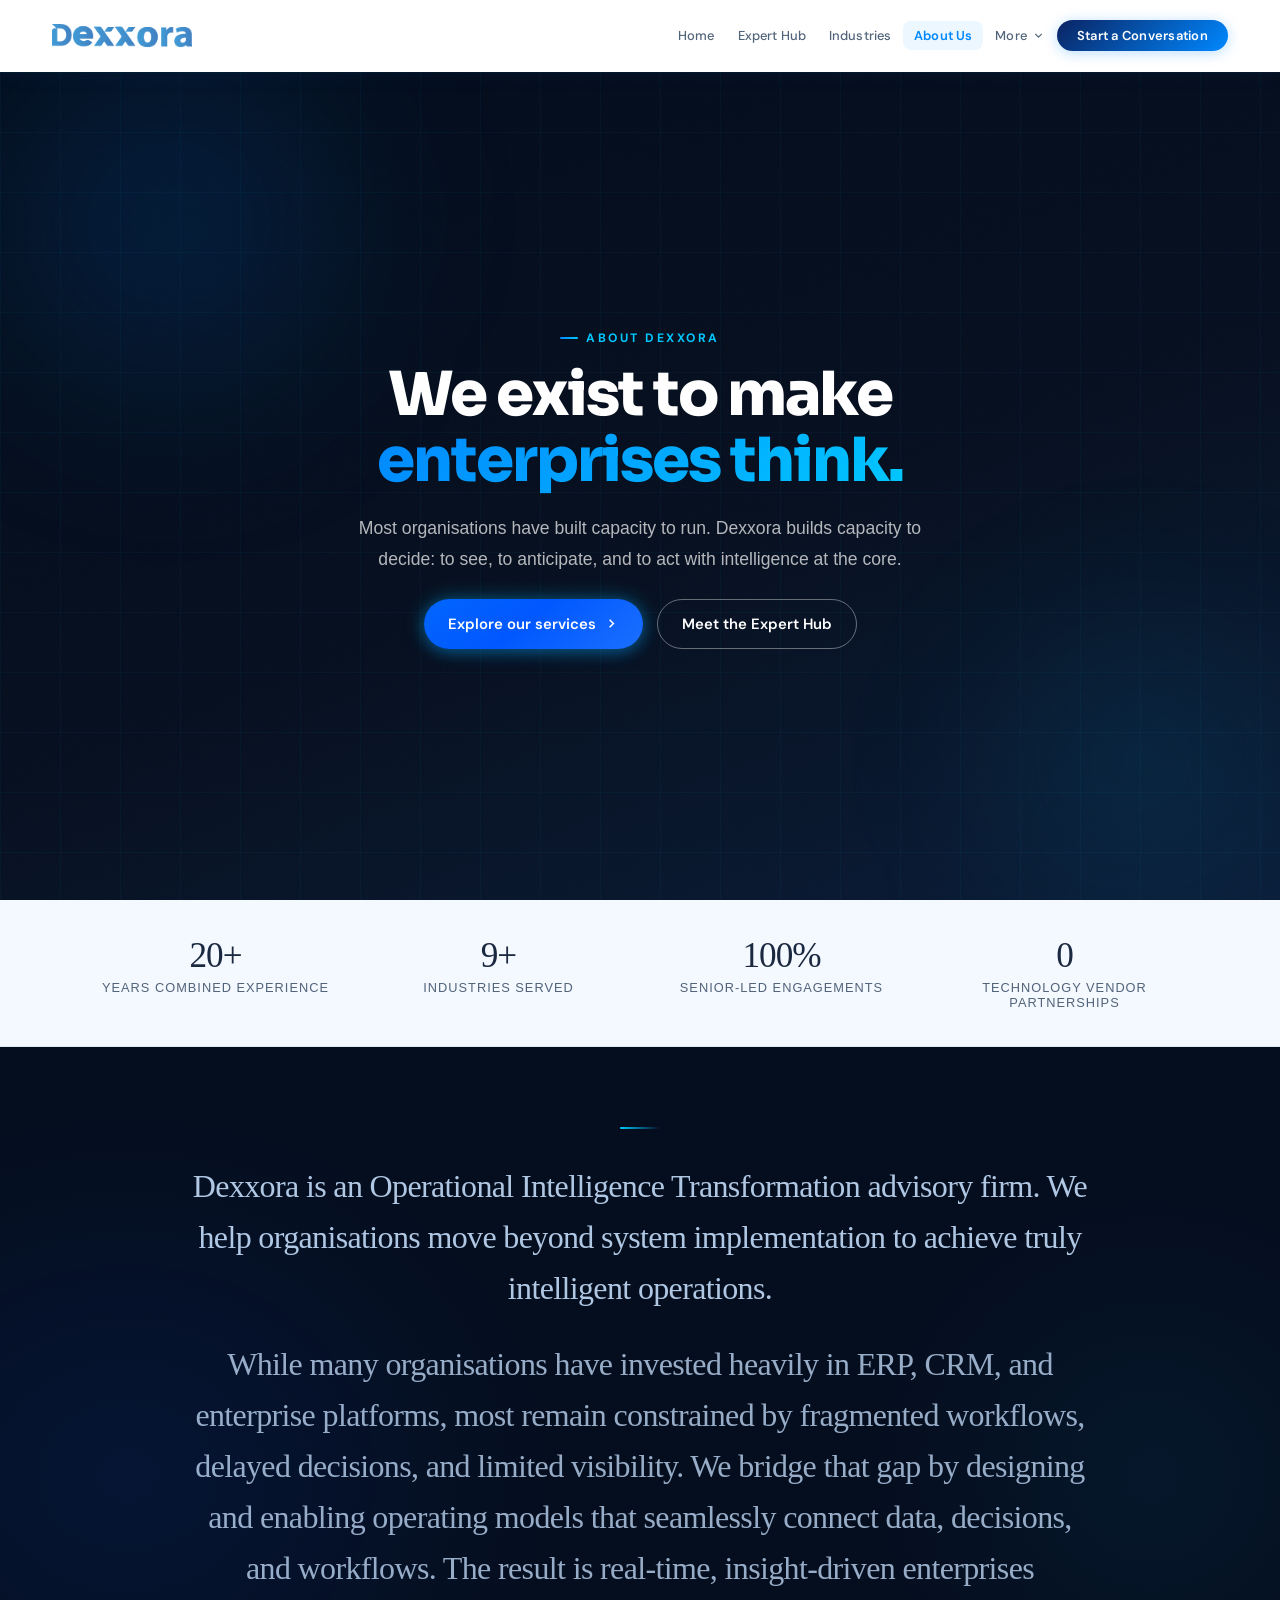
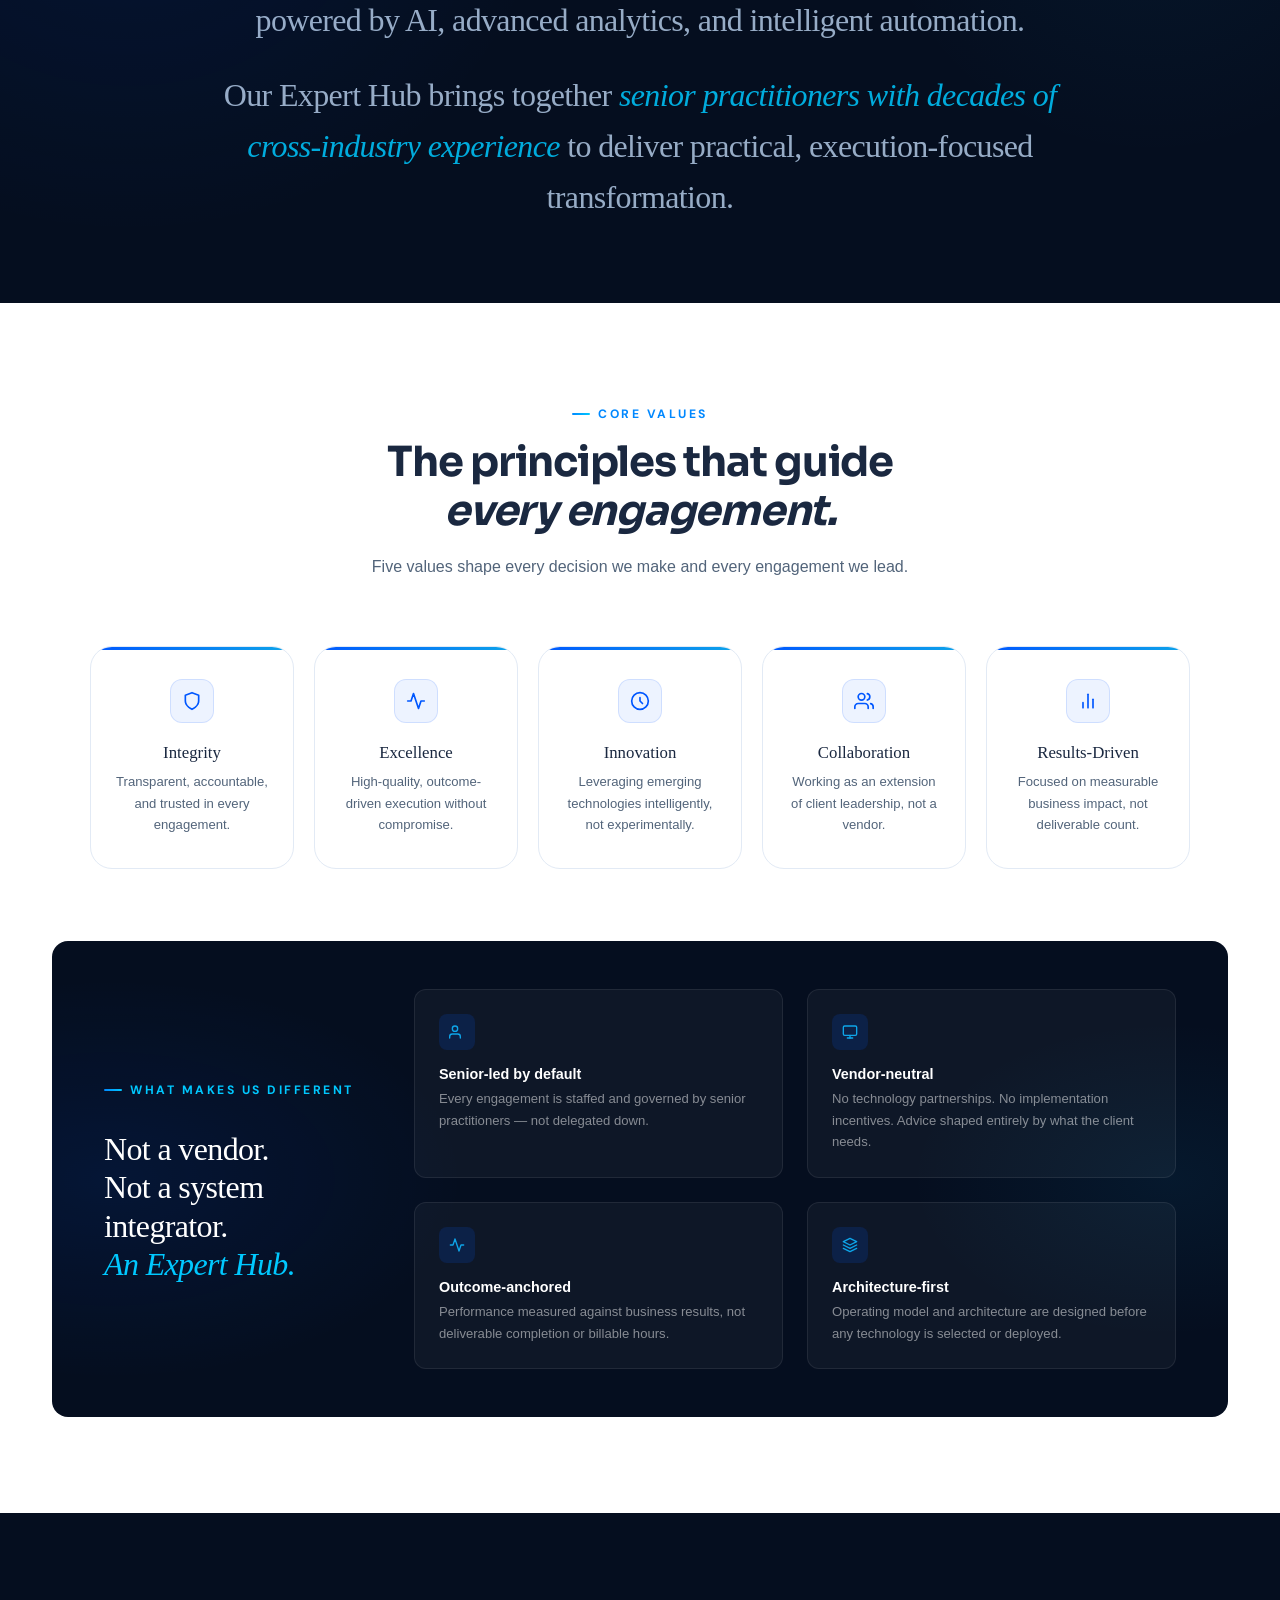
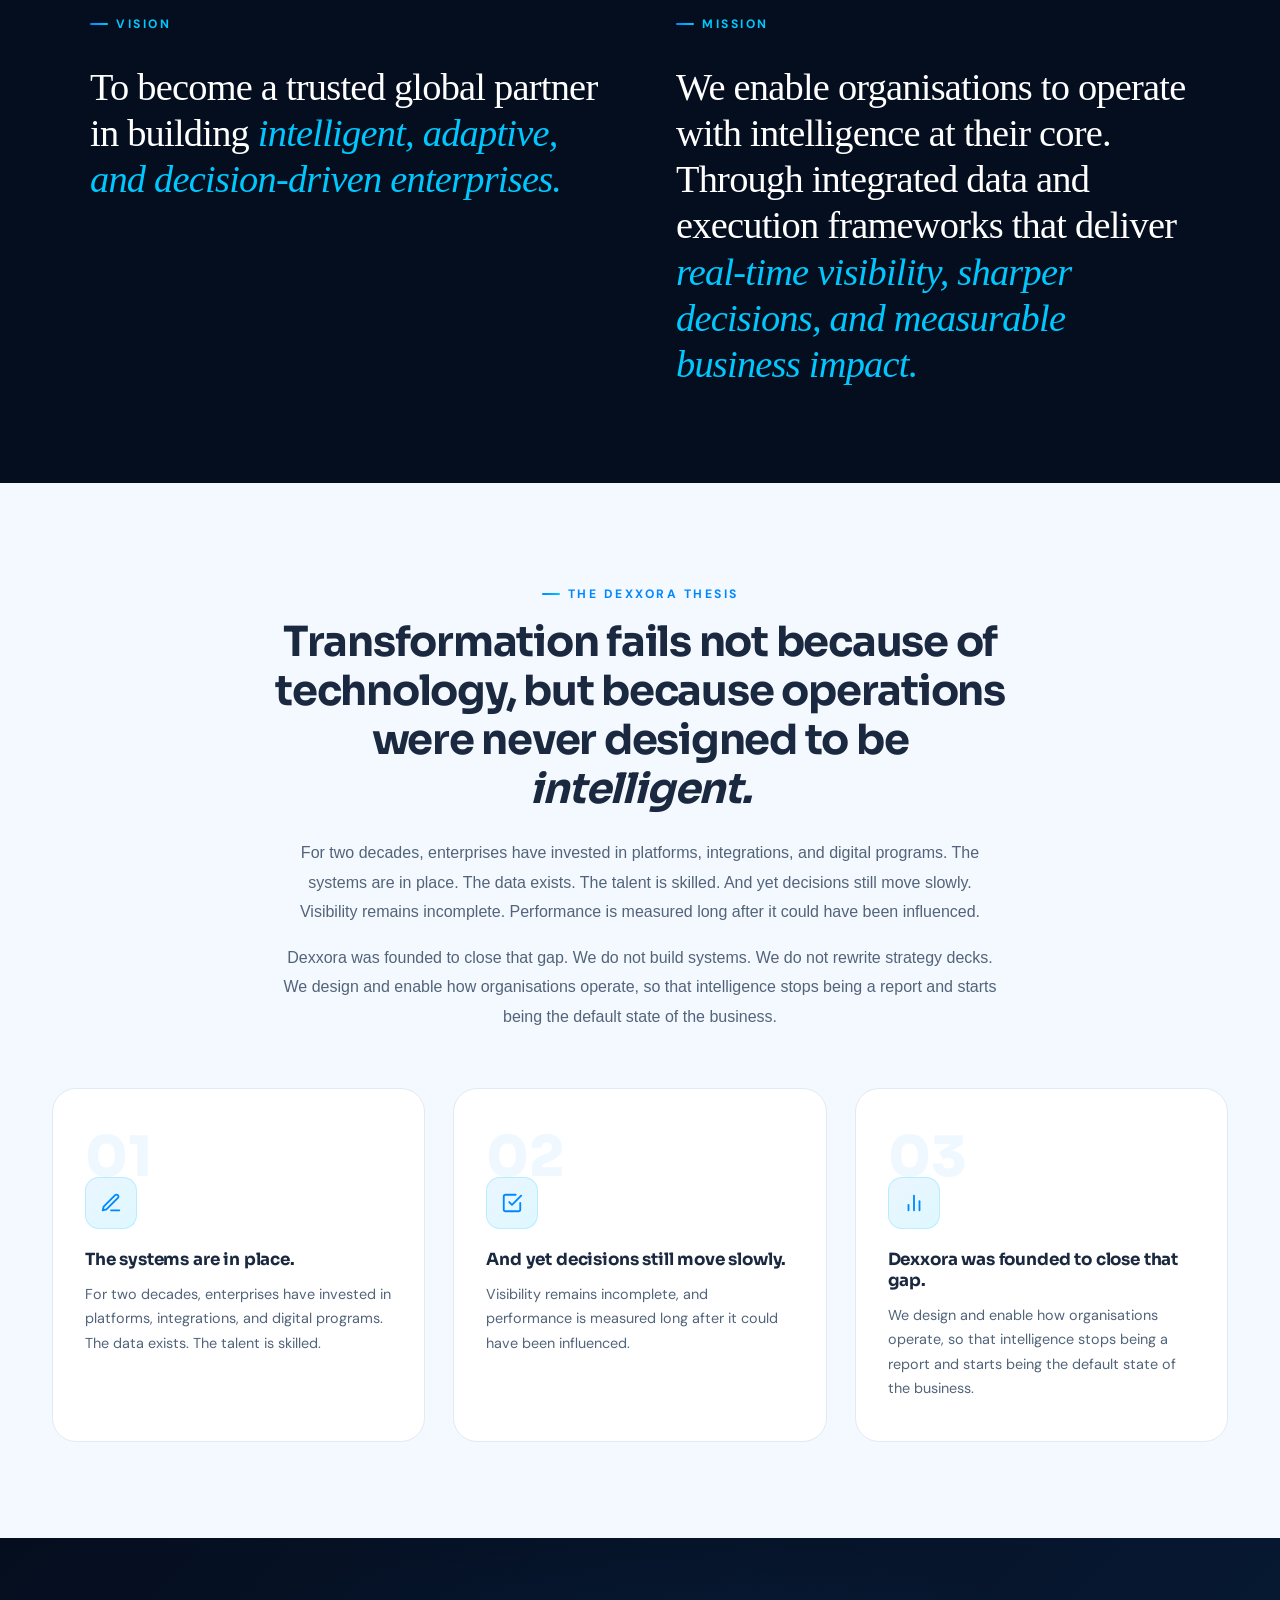
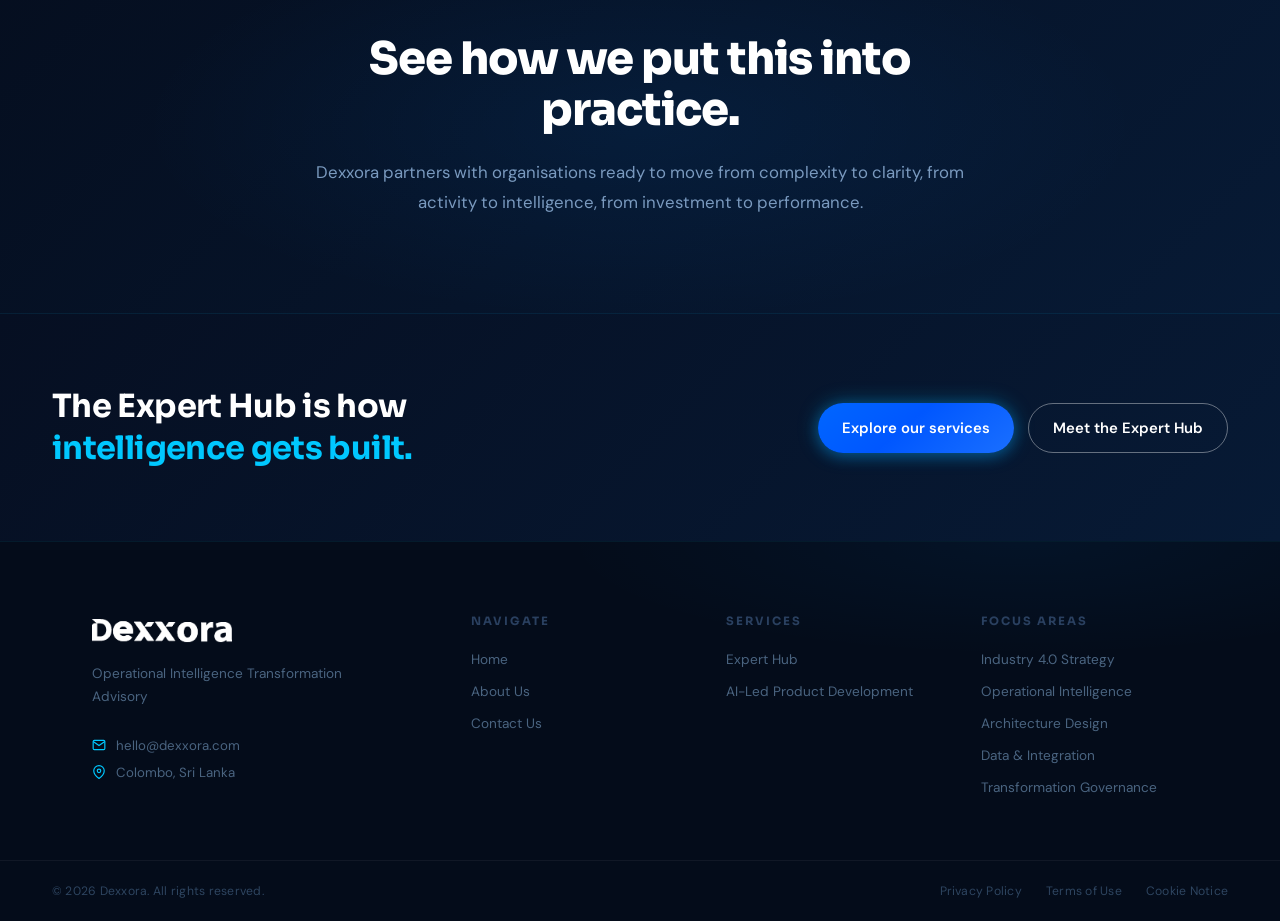
==== about.html @ ae8f48ac "V1" ====
﻿<!DOCTYPE html>
<html lang="en">

<head>
  <meta charset="UTF-8" />
  <meta name="viewport" content="width=device-width, initial-scale=1.0, maximum-scale=1.0, user-scalable=no" />
  <title>About Dexxora: Our Vision, Mission, and Values</title>
  <meta name="description" content="Dexxora is an advisory firm founded to close the gap between enterprise systems and intelligent operations. Learn about our vision, mission, and the principles that guide our work." />
  <link rel="preconnect" href="https://fonts.googleapis.com" />
  <link rel="preconnect" href="https://fonts.gstatic.com" crossorigin>
  <link
    href="https://fonts.googleapis.com/css2?family=Sora:wght@300;400;600;700;800&family=DM+Sans:wght@300;400;500;600&display=swap"
    rel="stylesheet" />
  <link rel="stylesheet" href="styles.css" />
  <style>
    /* Multi-page: always show page content */
    .page { display: block !important; opacity: 1 !important; }
  </style>
</head>

<body>
  <nav>
    <div class="nav-brand" onclick="showPage('home')">
      <div class="logo-mark"><img src="blue gradient logo_180 X 40 px.png" alt="Dexxora"></div>
    </div>
    <ul class="nav-links">
      <li><button onclick="showPage('home')" id="nav-home" class="nav-active">Home</button></li>
      <li><button onclick="showPage('expert')" id="nav-expert">Expert Hub</button></li>
      <li><button onclick="showPage('industries')" id="nav-industries">Industries</button></li>
      <li><button onclick="showPage('about')" id="nav-about">About Us</button></li>
      <li class="nav-dropdown">
        <button class="nav-dropdown-btn">More <svg viewBox="0 0 24 24">
            <polyline points="6 9 12 15 18 9" />
          </svg></button>
        <div class="nav-dropdown-menu">
          <button onclick="showPage('solution')" id="nav-solution" style="display:none;">
            <svg viewBox="0 0 24 24">
              <path
                d="M21 16V8a2 2 0 0 0-1-1.73l-7-4a2 2 0 0 0-2 0l-7 4A2 2 0 0 0 3 8v8a2 2 0 0 0 1 1.73l7 4a2 2 0 0 0 2 0l7-4A2 2 0 0 0 21 16z" />
            </svg>Solution Hub
          </button>
          <button onclick="showPage('aiproduct')" id="nav-aiproduct">
            <svg viewBox="0 0 24 24">
              <circle cx="12" cy="12" r="10" />
              <path d="M12 8v4l3 3" />
            </svg>AI-Led Product Development
          </button>
        </div>
      </li>
      <li><button onclick="showPage('contact')" id="nav-contact" class="nav-cta-btn">Start a Conversation</button></li>
    </ul>
    <button class="hamburger" id="hamburgerBtn" onclick="toggleMenu()" aria-label="Menu">
      <svg viewBox="0 0 24 24" fill="none" stroke-linecap="round" stroke-linejoin="round" stroke-width="2">
        <line x1="3" y1="12" x2="21" y2="12" />
        <line x1="3" y1="6" x2="21" y2="6" />
        <line x1="3" y1="18" x2="21" y2="18" />
      </svg>
    </button>
  </nav>
  <div class="mobile-menu" id="mobileMenu">
    <button onclick="showPage('home');toggleMenu()">Home</button>
    <button onclick="showPage('expert');toggleMenu()">Expert Hub</button>
    <button onclick="showPage('industries');toggleMenu()">Industries</button>
    <button onclick="showPage('about');toggleMenu()">About Us</button>
    <div class="mobile-more-label">More</div>
    <button class="mobile-sub" onclick="showPage('solution');toggleMenu()" style="display:none;">Solution Hub</button>
    <button class="mobile-sub" onclick="showPage('aiproduct');toggleMenu()">AI-Led Product Development</button>
    <button onclick="showPage('contact');toggleMenu()">Start a Conversation</button>
  </div>
  <div class="page" id="page-about">

    <!-- HERO -->
    <div class="about-hero">
      <div class="about-hero-bg-grid"></div>
      <div class="about-hero-orb about-hero-orb-1"></div>
      <div class="about-hero-orb about-hero-orb-2"></div>
      <div style="position:relative;z-index:2;">
        <span class="s-eyebrow" style="color:var(--neon-blue);justify-content:center;display:inline-flex;">ABOUT DEXXORA</span>
        <h1>We exist to make<br><span>enterprises think.</span></h1>
        <p style="font-size:1.1rem;color:rgba(255,255,255,0.7);line-height:1.75;max-width:620px;margin:20px auto 8px;font-family:'Inter',sans-serif;">Most organisations have built capacity to run. Dexxora builds capacity to decide: to see, to anticipate, and to act with intelligence at the core.</p>
        <div style="display:flex;gap:14px;justify-content:center;flex-wrap:wrap;margin-top:24px;">
          <button class="btn-primary" onclick="showPage('expert')">Explore our services <svg width="15" height="15"
              viewBox="0 0 24 24" fill="none" stroke="currentColor" stroke-width="2.5">
              <polyline points="9 18 15 12 9 6" />
            </svg></button>
          <button class="btn-secondary" onclick="showPage('contact')">Meet the Expert Hub</button>
        </div>
      </div>
    </div>

    <!-- STATS STRIP -->
    <div class="about-stats-strip">
      <div class="about-stats-grid">
        <div>
          <div style="font-family:'Instrument Serif',Georgia,serif;font-size:2.2rem;font-weight:400;color:var(--text-main);letter-spacing:-.03em;">20+</div>
          <div style="font-size:.8rem;color:var(--text-muted);font-family:'Inter',sans-serif;margin-top:4px;text-transform:uppercase;letter-spacing:1px;">Years combined experience</div>
        </div>
        <div>
          <div style="font-family:'Instrument Serif',Georgia,serif;font-size:2.2rem;font-weight:400;color:var(--text-main);letter-spacing:-.03em;">9+</div>
          <div style="font-size:.8rem;color:var(--text-muted);font-family:'Inter',sans-serif;margin-top:4px;text-transform:uppercase;letter-spacing:1px;">Industries served</div>
        </div>
        <div>
          <div style="font-family:'Instrument Serif',Georgia,serif;font-size:2.2rem;font-weight:400;color:var(--text-main);letter-spacing:-.03em;">100%</div>
          <div style="font-size:.8rem;color:var(--text-muted);font-family:'Inter',sans-serif;margin-top:4px;text-transform:uppercase;letter-spacing:1px;">Senior-led engagements</div>
        </div>
        <div>
          <div style="font-family:'Instrument Serif',Georgia,serif;font-size:2.2rem;font-weight:400;color:var(--text-main);letter-spacing:-.03em;">0</div>
          <div style="font-size:.8rem;color:var(--text-muted);font-family:'Inter',sans-serif;margin-top:4px;text-transform:uppercase;letter-spacing:1px;">Technology vendor partnerships</div>
        </div>
      </div>
    </div>

    <!-- WHO WE ARE -->
    <section class="premium-statement-section">
      <div class="premium-statement-inner">
        <p class="premium-statement-text">Dexxora is an Operational Intelligence Transformation advisory firm. We help organisations move beyond system implementation to achieve truly intelligent operations.</p>
        <p class="premium-statement-text" style="margin-top:24px;opacity:.85;">While many organisations have invested heavily in ERP, CRM, and enterprise platforms, most remain constrained by fragmented workflows, delayed decisions, and limited visibility. We bridge that gap by designing and enabling operating models that seamlessly connect data, decisions, and workflows. The result is real-time, insight-driven enterprises powered by AI, advanced analytics, and intelligent automation.</p>
        <p class="premium-statement-text" style="margin-top:24px;opacity:.85;">Our Expert Hub brings together <em>senior practitioners with decades of cross-industry experience</em> to deliver practical, execution-focused transformation.</p>
      </div>
    </section>

    <!-- CORE VALUES -->
    <section class="section" style="background:#fff;">
      <div class="container">
        <div style="text-align:center;max-width:680px;margin:0 auto 64px;">
          <span class="s-eyebrow" style="justify-content:center;">CORE VALUES</span>
          <h2 class="s-title">The principles that guide<br><em>every engagement.</em></h2>
          <p style="font-size:1rem;color:var(--text-muted);line-height:1.85;font-family:'Inter',sans-serif;">Five values shape every decision we make and every engagement we lead.</p>
        </div>
        <div class="about-values-grid">
          <div style="padding:32px 24px;background:var(--bg-offwhite);border:1px solid var(--border-light);border-radius:var(--card-radius);text-align:center;position:relative;overflow:hidden;">
            <div style="position:absolute;top:0;left:0;right:0;height:3px;background:linear-gradient(90deg,#0057FF,#0ea5e9);"></div>
            <div style="width:44px;height:44px;border-radius:12px;background:rgba(0,87,255,0.07);border:1px solid rgba(0,87,255,0.13);display:flex;align-items:center;justify-content:center;margin:0 auto 20px;">
              <svg width="20" height="20" viewBox="0 0 24 24" fill="none" style="stroke:#0057FF;stroke-width:2;stroke-linecap:round;stroke-linejoin:round;"><path d="M12 22s8-4 8-10V5l-8-3-8 3v7c0 6 8 10 8 10z"/></svg>
            </div>
            <h4 style="font-family:'Instrument Serif',Georgia,serif;font-size:1.05rem;font-weight:400;color:var(--text-main);margin-bottom:8px;">Integrity</h4>
            <p style="font-size:.82rem;color:var(--text-muted);line-height:1.65;font-family:'Inter',sans-serif;margin:0;">Transparent, accountable, and trusted in every engagement.</p>
          </div>
          <div style="padding:32px 24px;background:var(--bg-offwhite);border:1px solid var(--border-light);border-radius:var(--card-radius);text-align:center;position:relative;overflow:hidden;">
            <div style="position:absolute;top:0;left:0;right:0;height:3px;background:linear-gradient(90deg,#0057FF,#0ea5e9);"></div>
            <div style="width:44px;height:44px;border-radius:12px;background:rgba(0,87,255,0.07);border:1px solid rgba(0,87,255,0.13);display:flex;align-items:center;justify-content:center;margin:0 auto 20px;">
              <svg width="20" height="20" viewBox="0 0 24 24" fill="none" style="stroke:#0057FF;stroke-width:2;stroke-linecap:round;stroke-linejoin:round;"><polyline points="22 12 18 12 15 21 9 3 6 12 2 12"/></svg>
            </div>
            <h4 style="font-family:'Instrument Serif',Georgia,serif;font-size:1.05rem;font-weight:400;color:var(--text-main);margin-bottom:8px;">Excellence</h4>
            <p style="font-size:.82rem;color:var(--text-muted);line-height:1.65;font-family:'Inter',sans-serif;margin:0;">High-quality, outcome-driven execution without compromise.</p>
          </div>
          <div style="padding:32px 24px;background:var(--bg-offwhite);border:1px solid var(--border-light);border-radius:var(--card-radius);text-align:center;position:relative;overflow:hidden;">
            <div style="position:absolute;top:0;left:0;right:0;height:3px;background:linear-gradient(90deg,#0057FF,#0ea5e9);"></div>
            <div style="width:44px;height:44px;border-radius:12px;background:rgba(0,87,255,0.07);border:1px solid rgba(0,87,255,0.13);display:flex;align-items:center;justify-content:center;margin:0 auto 20px;">
              <svg width="20" height="20" viewBox="0 0 24 24" fill="none" style="stroke:#0057FF;stroke-width:2;stroke-linecap:round;stroke-linejoin:round;"><circle cx="12" cy="12" r="10"/><path d="M12 8v4l3 3"/></svg>
            </div>
            <h4 style="font-family:'Instrument Serif',Georgia,serif;font-size:1.05rem;font-weight:400;color:var(--text-main);margin-bottom:8px;">Innovation</h4>
            <p style="font-size:.82rem;color:var(--text-muted);line-height:1.65;font-family:'Inter',sans-serif;margin:0;">Leveraging emerging technologies intelligently, not experimentally.</p>
          </div>
          <div style="padding:32px 24px;background:var(--bg-offwhite);border:1px solid var(--border-light);border-radius:var(--card-radius);text-align:center;position:relative;overflow:hidden;">
            <div style="position:absolute;top:0;left:0;right:0;height:3px;background:linear-gradient(90deg,#0057FF,#0ea5e9);"></div>
            <div style="width:44px;height:44px;border-radius:12px;background:rgba(0,87,255,0.07);border:1px solid rgba(0,87,255,0.13);display:flex;align-items:center;justify-content:center;margin:0 auto 20px;">
              <svg width="20" height="20" viewBox="0 0 24 24" fill="none" style="stroke:#0057FF;stroke-width:2;stroke-linecap:round;stroke-linejoin:round;"><path d="M17 21v-2a4 4 0 0 0-4-4H5a4 4 0 0 0-4 4v2"/><circle cx="9" cy="7" r="4"/><path d="M23 21v-2a4 4 0 0 0-3-3.87"/><path d="M16 3.13a4 4 0 0 1 0 7.75"/></svg>
            </div>
            <h4 style="font-family:'Instrument Serif',Georgia,serif;font-size:1.05rem;font-weight:400;color:var(--text-main);margin-bottom:8px;">Collaboration</h4>
            <p style="font-size:.82rem;color:var(--text-muted);line-height:1.65;font-family:'Inter',sans-serif;margin:0;">Working as an extension of client leadership, not a vendor.</p>
          </div>
          <div style="padding:32px 24px;background:var(--bg-offwhite);border:1px solid var(--border-light);border-radius:var(--card-radius);text-align:center;position:relative;overflow:hidden;">
            <div style="position:absolute;top:0;left:0;right:0;height:3px;background:linear-gradient(90deg,#0057FF,#0ea5e9);"></div>
            <div style="width:44px;height:44px;border-radius:12px;background:rgba(0,87,255,0.07);border:1px solid rgba(0,87,255,0.13);display:flex;align-items:center;justify-content:center;margin:0 auto 20px;">
              <svg width="20" height="20" viewBox="0 0 24 24" fill="none" style="stroke:#0057FF;stroke-width:2;stroke-linecap:round;stroke-linejoin:round;"><line x1="18" y1="20" x2="18" y2="10"/><line x1="12" y1="20" x2="12" y2="4"/><line x1="6" y1="20" x2="6" y2="14"/></svg>
            </div>
            <h4 style="font-family:'Instrument Serif',Georgia,serif;font-size:1.05rem;font-weight:400;color:var(--text-main);margin-bottom:8px;">Results-Driven</h4>
            <p style="font-size:.82rem;color:var(--text-muted);line-height:1.65;font-family:'Inter',sans-serif;margin:0;">Focused on measurable business impact, not deliverable count.</p>
          </div>
        </div>

        <!-- What makes Dexxora different -->
        <div style="margin-top:72px;padding:48px 52px;background:var(--bg-dark);border-radius:16px;position:relative;overflow:hidden;">
          <div style="position:absolute;inset:0;pointer-events:none;background:radial-gradient(ellipse 50% 70% at 5% 50%,rgba(0,87,255,0.1) 0%,transparent 60%),radial-gradient(ellipse 40% 60% at 95% 50%,rgba(14,165,233,0.07) 0%,transparent 55%);"></div>
          <div class="about-diff-panel-grid" style="position:relative;z-index:1;">
            <div>
              <span class="s-eyebrow" style="color:var(--neon-blue);">WHAT MAKES US DIFFERENT</span>
              <h3 style="font-family:'Instrument Serif',Georgia,serif;font-size:clamp(1.5rem,2.5vw,2rem);font-weight:400;color:#fff;line-height:1.2;margin-top:16px;letter-spacing:-.02em;">Not a vendor.<br>Not a system integrator.<br><em style="color:var(--neon-blue);">An Expert Hub.</em></h3>
            </div>
            <div class="about-diff-cards-grid">
              <div style="padding:24px;background:rgba(255,255,255,0.04);border:1px solid rgba(255,255,255,0.08);border-radius:12px;">
                <div style="width:36px;height:36px;border-radius:8px;background:rgba(0,87,255,0.15);display:flex;align-items:center;justify-content:center;margin-bottom:16px;">
                  <svg width="16" height="16" viewBox="0 0 24 24" fill="none" style="stroke:#0ea5e9;stroke-width:2;stroke-linecap:round;stroke-linejoin:round;"><path d="M17 21v-2a4 4 0 0 0-4-4H5a4 4 0 0 0-4 4v2"/><circle cx="9" cy="7" r="4"/></svg>
                </div>
                <div style="font-size:.9rem;font-weight:600;color:#fff;margin-bottom:6px;font-family:'Inter',sans-serif;">Senior-led by default</div>
                <div style="font-size:.82rem;color:rgba(255,255,255,0.5);line-height:1.65;font-family:'Inter',sans-serif;">Every engagement is staffed and governed by senior practitioners — not delegated down.</div>
              </div>
              <div style="padding:24px;background:rgba(255,255,255,0.04);border:1px solid rgba(255,255,255,0.08);border-radius:12px;">
                <div style="width:36px;height:36px;border-radius:8px;background:rgba(0,87,255,0.15);display:flex;align-items:center;justify-content:center;margin-bottom:16px;">
                  <svg width="16" height="16" viewBox="0 0 24 24" fill="none" style="stroke:#0ea5e9;stroke-width:2;stroke-linecap:round;stroke-linejoin:round;"><rect x="2" y="3" width="20" height="14" rx="2"/><line x1="8" y1="21" x2="16" y2="21"/><line x1="12" y1="17" x2="12" y2="21"/></svg>
                </div>
                <div style="font-size:.9rem;font-weight:600;color:#fff;margin-bottom:6px;font-family:'Inter',sans-serif;">Vendor-neutral</div>
                <div style="font-size:.82rem;color:rgba(255,255,255,0.5);line-height:1.65;font-family:'Inter',sans-serif;">No technology partnerships. No implementation incentives. Advice shaped entirely by what the client needs.</div>
              </div>
              <div style="padding:24px;background:rgba(255,255,255,0.04);border:1px solid rgba(255,255,255,0.08);border-radius:12px;">
                <div style="width:36px;height:36px;border-radius:8px;background:rgba(0,87,255,0.15);display:flex;align-items:center;justify-content:center;margin-bottom:16px;">
                  <svg width="16" height="16" viewBox="0 0 24 24" fill="none" style="stroke:#0ea5e9;stroke-width:2;stroke-linecap:round;stroke-linejoin:round;"><polyline points="22 12 18 12 15 21 9 3 6 12 2 12"/></svg>
                </div>
                <div style="font-size:.9rem;font-weight:600;color:#fff;margin-bottom:6px;font-family:'Inter',sans-serif;">Outcome-anchored</div>
                <div style="font-size:.82rem;color:rgba(255,255,255,0.5);line-height:1.65;font-family:'Inter',sans-serif;">Performance measured against business results, not deliverable completion or billable hours.</div>
              </div>
              <div style="padding:24px;background:rgba(255,255,255,0.04);border:1px solid rgba(255,255,255,0.08);border-radius:12px;">
                <div style="width:36px;height:36px;border-radius:8px;background:rgba(0,87,255,0.15);display:flex;align-items:center;justify-content:center;margin-bottom:16px;">
                  <svg width="16" height="16" viewBox="0 0 24 24" fill="none" style="stroke:#0ea5e9;stroke-width:2;stroke-linecap:round;stroke-linejoin:round;"><path d="M12 2L2 7l10 5 10-5-10-5z"/><path d="M2 17l10 5 10-5"/><path d="M2 12l10 5 10-5"/></svg>
                </div>
                <div style="font-size:.9rem;font-weight:600;color:#fff;margin-bottom:6px;font-family:'Inter',sans-serif;">Architecture-first</div>
                <div style="font-size:.82rem;color:rgba(255,255,255,0.5);line-height:1.65;font-family:'Inter',sans-serif;">Operating model and architecture are designed before any technology is selected or deployed.</div>
              </div>
            </div>
          </div>
        </div>
      </div>
    </section>

    <!-- VISION & MISSION — strategic anchor -->
    <section class="about-belief-section">
      <div class="container">
        <div class="vision-mission-grid">
          <div>
            <span class="s-eyebrow" style="color:var(--neon-blue);">Vision</span>
            <h2
              style="font-family:'Instrument Serif',Georgia,serif;font-size:clamp(1.8rem,3vw,2.4rem);font-weight:400;color:#fff;line-height:1.2;margin-top:16px;letter-spacing:-.02em;">
              To become a trusted global partner in building <em style="color:var(--neon-blue);">intelligent, adaptive, and decision-driven enterprises.</em></h2>
          </div>
          <div>
            <span class="s-eyebrow" style="color:var(--neon-blue);">Mission</span>
            <h2
              style="font-family:'Instrument Serif',Georgia,serif;font-size:clamp(1.8rem,3vw,2.4rem);font-weight:400;color:#fff;line-height:1.2;margin-top:16px;letter-spacing:-.02em;">
              We enable organisations to operate with intelligence at their core. Through integrated data and execution frameworks that deliver <em style="color:var(--neon-blue);">real-time visibility, sharper decisions, and measurable business impact.</em></h2>
          </div>
        </div>
      </div>
    </section>

    <!-- WHY WE EXIST -->
    <section class="section" style="background:var(--bg-silver);">
      <div class="container">
        <div style="text-align:center;margin-bottom:56px;">
          <span class="s-eyebrow" style="justify-content:center;">THE DEXXORA THESIS</span>
          <h2 class="s-title" style="max-width:760px;margin:0 auto;">Transformation fails not because of technology, but because operations were never designed to be <em>intelligent.</em></h2>
          <p style="font-size:1rem;color:var(--text-muted);line-height:1.85;max-width:720px;margin:24px auto 0;font-family:'Inter',sans-serif;">For two decades, enterprises have invested in platforms, integrations, and digital programs. The systems are in place. The data exists. The talent is skilled. And yet decisions still move slowly. Visibility remains incomplete. Performance is measured long after it could have been influenced.</p>
          <p style="font-size:1rem;color:var(--text-muted);line-height:1.85;max-width:720px;margin:16px auto 0;font-family:'Inter',sans-serif;">Dexxora was founded to close that gap. We do not build systems. We do not rewrite strategy decks. We design and enable how organisations operate, so that intelligence stops being a report and starts being the default state of the business.</p>
        </div>
        <div class="about-think-grid">
          <div class="about-think-card">
            <div class="about-think-num">01</div>
            <div class="about-think-icon"><svg viewBox="0 0 24 24" fill="none" stroke-width="2" stroke-linecap="round"
                stroke-linejoin="round">
                <path d="M12 20h9" />
                <path d="M16.5 3.5a2.12 2.12 0 1 1 3 3L7 19l-4 1 1-4z" />
              </svg></div>
            <h3>The systems are in place.</h3>
            <p>For two decades, enterprises have invested in platforms, integrations, and digital programs. The data exists. The talent is skilled.</p>
            <div class="about-think-bar"></div>
          </div>
          <div class="about-think-card">
            <div class="about-think-num">02</div>
            <div class="about-think-icon"><svg viewBox="0 0 24 24" fill="none" stroke-width="2" stroke-linecap="round"
                stroke-linejoin="round">
                <path d="M9 11l3 3L22 4" />
                <path d="M21 12v7a2 2 0 0 1-2 2H5a2 2 0 0 1-2-2V5a2 2 0 0 1 2-2h11" />
              </svg></div>
            <h3>And yet decisions still move slowly.</h3>
            <p>Visibility remains incomplete, and performance is measured long after it could have been influenced.</p>
            <div class="about-think-bar"></div>
          </div>
          <div class="about-think-card">
            <div class="about-think-num">03</div>
            <div class="about-think-icon"><svg viewBox="0 0 24 24" fill="none" stroke-width="2" stroke-linecap="round"
                stroke-linejoin="round">
                <line x1="18" y1="20" x2="18" y2="10" />
                <line x1="12" y1="20" x2="12" y2="4" />
                <line x1="6" y1="20" x2="6" y2="14" />
              </svg></div>
            <h3>Dexxora was founded to close that gap.</h3>
            <p>We design and enable how organisations operate, so that intelligence stops being a report and starts being the default state of the business.</p>
            <div class="about-think-bar"></div>
          </div>
        </div>
      </div>
    </section>

    <!-- CLOSING STATEMENT -->
    <section class="about-closing-section">
      <div class="container">
        <div class="about-closing-inner">
          <h2>See how we put this into practice.</h2>
          <p>Dexxora partners with organisations ready to move from complexity to clarity, from activity to intelligence, from investment to performance.</p>
        </div>
      </div>
    </section>

    <div class="dark-band">
      <div class="dark-band-inner">
        <div class="dark-band-text">
          <h2>The Expert Hub is how<br><span>intelligence gets built.</span></h2>
        </div>
        <div style="display:flex;gap:14px;flex-wrap:wrap;">
          <button class="btn-primary" onclick="showPage('expert')">Explore our services</button>
          <button class="btn-secondary" onclick="showPage('contact')">Meet the Expert Hub</button>
        </div>
      </div>
    </div>
    <footer>
      <div class="footer-main">
        <div>
          <div class="footer-brand">
            <div class="logo-mark"><img src="blue gradient logo_180 X 40 px.png" alt="Dexxora"></div>
            <div class="brand-text"><span class="brand-name">Dexxora</span></div>
          </div>
          <p class="footer-tagline">Operational Intelligence Transformation Advisory</p>
          <div class="footer-contact-item"><svg viewBox="0 0 24 24">
              <path d="M4 4h16c1.1 0 2 .9 2 2v12c0 1.1-.9 2-2 2H4c-1.1 0-2-.9-2-2V6c0-1.1.9-2 2-2z" />
              <polyline points="22,6 12,13 2,6" />
            </svg><a href="mailto:hello@dexxora.com">hello@dexxora.com</a></div>
          <div class="footer-contact-item"><svg viewBox="0 0 24 24">
              <path d="M21 10c0 7-9 13-9 13s-9-6-9-13a9 9 0 0 1 18 0z" />
              <circle cx="12" cy="10" r="3" />
            </svg><span>Colombo, Sri Lanka</span></div>
        </div>
        <div>
          <p class="footer-col-heading">Navigate</p>
          <ul class="footer-links">
            <li><button onclick="showPage('home')">Home</button></li>
            <li><button onclick="showPage('about')">About Us</button></li>
            <li><button onclick="showPage('contact')">Contact Us</button></li>
          </ul>
        </div>
        <div>
          <p class="footer-col-heading">Services</p>
          <ul class="footer-links">
            <li><button onclick="showPage('expert')">Expert Hub</button></li>
            <li><button onclick="showPage('aiproduct')">AI-Led Product Development</button></li>
          </ul>
        </div>
        <div>
          <p class="footer-col-heading">Focus Areas</p>
          <ul class="footer-links">
            <li><button onclick="showPage('industries')">Industry 4.0 Strategy</button></li>
            <li><button onclick="showPage('industries')">Operational Intelligence</button></li>
            <li><button onclick="showPage('expert')">Architecture Design</button></li>
            <li><button onclick="showPage('expert')">Data &amp; Integration</button></li>
            <li><button onclick="showPage('expert')">Transformation Governance</button></li>
          </ul>
        </div>
      </div>
      <div class="footer-bottom">
        <div>&copy; 2026 Dexxora. All rights reserved.</div>
        <div class="footer-bottom-links"><a>Privacy Policy</a><a>Terms of Use</a><a>Cookie Notice</a></div>
      </div>
    </footer>
  </div>
  <script>
    function showPage(name) {
      var map = {
        home: 'home.html',
        about: 'about.html',
        expert: 'expert.html',
        industries: 'industries.html',
        aiproduct: 'aiproduct.html',
        solution: 'solution.html',
        contact: 'contact.html'
      };
      window.location.href = map[name] || 'index.html';
    }
        function toggleMenu() { document.getElementById('mobileMenu').classList.toggle('open'); }

    function initGapAnimations() {
      const cards = document.querySelectorAll('#page-home .gap-card');
      const obs = new IntersectionObserver(es => { es.forEach(e => { if (e.isIntersecting) e.target.classList.add('animate-in'); }); }, { threshold: .15 });
      cards.forEach(c => obs.observe(c));
    }

    function initFlowchart() {
      const steps = document.querySelectorAll('#fcWrap .fc-step');
      if (!steps.length) return;
      steps.forEach(s => s.classList.remove('fc-visible'));
      const obs = new IntersectionObserver(es => {
        es.forEach(e => { if (e.isIntersecting) { e.target.classList.add('fc-visible'); obs.unobserve(e.target); } });
      }, { threshold: .2 });
      steps.forEach(s => obs.observe(s));
    }

    // HOME HERO SLIDER
    let currentSlide = 1;
    let sliderTimer = null;

    function goToSlide(n) {
      const slides = document.querySelectorAll('#home-hero .hero-slide');
      const dots = document.querySelectorAll('#home-hero .slider-dot');
      slides.forEach(s => s.classList.remove('active-slide'));
      dots.forEach(d => d.classList.remove('active-dot'));
      currentSlide = n;
      const target = document.getElementById('slide-' + n);
      if (target) { target.classList.add('active-slide'); }
      if (dots[n - 1]) dots[n - 1].classList.add('active-dot');
      resetSliderTimer();
    }

    function nextSlide() {
      const total = document.querySelectorAll('#home-hero .hero-slide').length;
      goToSlide(currentSlide >= total ? 1 : currentSlide + 1);
    }

    function prevSlide() {
      const total = document.querySelectorAll('#home-hero .hero-slide').length;
      goToSlide(currentSlide <= 1 ? total : currentSlide - 1);
    }

    function resetSliderTimer() {
      if (sliderTimer) clearInterval(sliderTimer);
      sliderTimer = setInterval(nextSlide, 5000);
    }

    document.addEventListener('DOMContentLoaded', () => {
      initGapAnimations();
      resetSliderTimer();
    });
    // CONTACT FORM
    function submitContactForm() {
      const first = document.getElementById('cf_first').value.trim();
      const last = document.getElementById('cf_last').value.trim();
      const email = document.getElementById('cf_email').value.trim();
      const msg = document.getElementById('cf_message').value.trim();
      const errEl = document.getElementById('formError');
      const emailRx = /^[^\s@]+@[^\s@]+\.[^\s@]+$/;

      if (!first || !last || !email || !msg || !emailRx.test(email)) {
        errEl.style.display = 'block';
        errEl.textContent = !email || !emailRx.test(email)
          ? 'Please enter a valid email address.'
          : 'Please fill in all required fields.';
        return;
      }
      errEl.style.display = 'none';

      const btn = document.getElementById('contactSubmitBtn');
      const btnText = document.getElementById('submitBtnText');
      const btnIcon = document.getElementById('submitBtnIcon');
      const spinner = document.getElementById('submitBtnSpinner');
      btn.disabled = true;
      btnText.textContent = 'Sending…';
      btnIcon.style.display = 'none';
      spinner.style.display = 'inline-block';

      const org = document.getElementById('cf_org').value.trim();
      const area = document.getElementById('cf_area').value;
      const body = `Name: ${first} ${last}\nEmail: ${email}\nOrganisation: ${org || '—'}\nArea of Interest: ${area || '—'}\n\nMessage:\n${msg}`;

      // Send via mailto as fallback (EmailJS / backend not available in static context)
      const mailto = `mailto:hello@dexxora.com?subject=Enquiry from ${encodeURIComponent(first + ' ' + last)} — Dexxora Website&body=${encodeURIComponent(body)}`;
      window.location.href = mailto;

      // Show success state after short delay
      setTimeout(() => {
        document.getElementById('contactFormFields').style.display = 'none';
        document.getElementById('contactSuccess').style.display = 'block';
        btn.disabled = false;
        btnText.textContent = 'Send Message';
        btnIcon.style.display = 'inline-block';
        spinner.style.display = 'none';
      }, 800);
    }

    function resetContactForm() {
      ['cf_first', 'cf_last', 'cf_email', 'cf_org', 'cf_message'].forEach(id => {
        document.getElementById(id).value = '';
      });
      document.getElementById('cf_area').value = '';
      document.getElementById('formError').style.display = 'none';
      document.getElementById('contactFormFields').style.display = 'block';
      document.getElementById('contactSuccess').style.display = 'none';
    }

    // Set active nav item
    (function() {
      document.querySelectorAll('.nav-links button, .nav-links a').forEach(function(b) { b.classList.remove('nav-active'); });
      var btn = document.getElementById('nav-about');
      if (btn) btn.classList.add('nav-active');
    })();
  </script>
</body>

</html>
---- styles.css ----
﻿    :root {
      --neon-blue: #00c8ff;
      --neon-blue2: #0088ff;
      --silver-mid: #c0cfe0;
      --silver-dark: #8a9ab5;
      --text-main: #1a2840;
      --text-muted: #52647a;
      --text-light: #ffffff;
      --border-light: #e2eaf5;
      --bg-white: #ffffff;
      --bg-silver: #f4f8ff;
      --bg-dark: #050e1f;
      --bg-dark2: #071628;
      --blue-deep: #0a2463;
      --blue-mid: #1a56c4;
      --blue-bright: #2c7be5;
      --card-radius: 22px;
      --section-pad: 96px 52px;
    }

    * {
      margin: 0;
      padding: 0;
      box-sizing: border-box;
    }

    html {
      scroll-behavior: smooth;
      overflow-x: hidden;
    }

    body {
      font-family: 'DM Sans', sans-serif;
      color: var(--text-main);
      background: var(--bg-white);
      overflow-x: hidden;
      width: 100%;
      padding-top: 72px;
    }

    img,
    svg {
      max-width: 100%;
      height: auto;
    }

    h1,
    h2,
    h3,
    h4,
    h5,
    h6 {
      font-family: 'Sora', sans-serif;
      color: var(--text-main);
    }

    /* HOME HERO SLIDER */
    .hero-slider {
      min-height: calc(100vh - 72px);
      display: flex;
      align-items: center;
      justify-content: center;
      position: relative;
      box-sizing: border-box;
      overflow: clip;
    }

    .hero-slide {
      display: none;
      width: 100%;
      position: relative;
      z-index: 2;
      padding: 0 48px;
    }

    .hero-slide.active-slide {
      display: flex;
      align-items: center;
      justify-content: center;
      animation: slideIn .55s cubic-bezier(0.22, 1, 0.36, 1) forwards;
    }

    @keyframes slideIn {
      from {
        opacity: 0;
        transform: translateX(40px)
      }

      to {
        opacity: 1;
        transform: translateX(0)
      }
    }

    .hero-slide-inner {
      max-width: 860px;
      width: 100%;
      text-align: center;
      margin: 0 auto;
      padding-bottom: 56px;
    }

    .hero-slide-inner .hero-kicker {
      display: inline-flex;
      align-items: center;
      gap: 8px;
      background: rgba(0, 200, 255, 0.1);
      border: 1px solid rgba(0, 200, 255, 0.3);
      color: var(--neon-blue);
      padding: 6px 16px;
      border-radius: 20px;
      font-size: .74rem;
      font-weight: 600;
      letter-spacing: 1.2px;
      text-transform: uppercase;
      margin-bottom: 28px;
    }

    .hero-slide-inner h1 {
      font-size: clamp(2.4rem, 5vw, 4rem);
      font-weight: 700;
      line-height: 1.08;
      margin-bottom: 32px;
      letter-spacing: -1.5px;
      color: #fff;
    }

    .hero-slide-inner h1 span {
      background: linear-gradient(135deg, var(--neon-blue2), var(--neon-blue));
      -webkit-background-clip: text;
      -webkit-text-fill-color: transparent;
      background-clip: text;
    }

    .hero-slide-inner .hero-btns {
      display: flex;
      gap: 14px;
      flex-wrap: wrap;
      justify-content: center;
    }

    .hero-slider-dots {
      position: absolute;
      bottom: 32px;
      left: 50%;
      transform: translateX(-50%);
      display: flex;
      gap: 10px;
      z-index: 3;
    }

    .slider-dot {
      width: 8px;
      height: 8px;
      border-radius: 50%;
      background: rgba(255, 255, 255, 0.3);
      border: none;
      cursor: pointer;
      transition: all .25s;
      padding: 0;
    }

    .slider-dot.active-dot {
      width: 24px;
      border-radius: 4px;
      background: var(--neon-blue);
    }

    .slider-arrow {
      position: absolute;
      top: 50%;
      transform: translateY(-50%);
      z-index: 3;
      background: rgba(255, 255, 255, 0.08);
      border: 1px solid rgba(255, 255, 255, 0.15);
      border-radius: 50%;
      width: 44px;
      height: 44px;
      display: flex;
      align-items: center;
      justify-content: center;
      cursor: pointer;
      color: #fff;
      transition: background .2s;
      padding: 0;
    }

    .slider-arrow:hover {
      background: rgba(0, 200, 255, 0.18);
      border-color: rgba(0, 200, 255, 0.4);
    }

    .slider-prev {
      left: 28px;
    }

    .slider-next {
      right: 28px;
    }

    /* PAGE TRANSITIONS */
    .page {
      display: none;
      opacity: 0;
    }

    .page.active {
      display: block;
      animation: pageEnter 0.55s cubic-bezier(0.22, 1, 0.36, 1) forwards;
    }

    .page.slide-from-right {
      display: block;
      animation: slideFromRight 0.55s cubic-bezier(0.22, 1, 0.36, 1) forwards;
    }

    .page.slide-from-left {
      display: block;
      animation: slideFromLeft 0.55s cubic-bezier(0.22, 1, 0.36, 1) forwards;
    }

    @keyframes pageEnter {
      from {
        opacity: 0;
        transform: translateY(28px)
      }

      to {
        opacity: 1;
        transform: translateY(0)
      }
    }

    @keyframes slideFromRight {
      from {
        opacity: 0;
        transform: translateX(60px)
      }

      to {
        opacity: 1;
        transform: translateX(0)
      }
    }

    @keyframes slideFromLeft {
      from {
        opacity: 0;
        transform: translateX(-60px)
      }

      to {
        opacity: 1;
        transform: translateX(0)
      }
    }

    /* NAV */
    nav {
      display: flex;
      justify-content: space-between;
      align-items: center;
      padding: 0 52px;
      height: 72px;
      background: rgba(255, 255, 255, 0.97);
      backdrop-filter: blur(12px);
      position: fixed;
      top: 0;
      left: 0;
      right: 0;
      z-index: 9999;
      border-bottom: 1px solid var(--border-light);
      box-shadow: 0 1px 24px rgba(0, 100, 200, 0.07);
      width: 100%;
    }

    .nav-brand {
      display: flex;
      align-items: center;
      gap: 12px;
      cursor: pointer;
    }

    .logo-mark {
      width: 140px;
      height: 32px;
      display: flex;
      align-items: center;
      justify-content: center;
      flex-shrink: 0;
    }

    .logo-mark img {
      width: 100%;
      height: 100%;
      object-fit: contain;
      object-position: left center;
      display: block;
    }

    .brand-text {
      display: flex;
      flex-direction: column;
      gap: 1px;
    }

    .brand-name {
      display: none;
    }

    .brand-tagline {
      font-size: .6rem;
      color: #a0b0c8;
      font-weight: 500;
      letter-spacing: 1.2px;
      text-transform: uppercase;
    }

    .nav-links {
      display: flex;
      gap: 1px;
      list-style: none;
      align-items: center;
    }

    .nav-links a,
    .nav-links button {
      color: var(--text-muted);
      text-decoration: none;
      font-size: .81rem;
      font-weight: 500;
      transition: color .18s, background .18s;
      background: none;
      border: none;
      cursor: pointer;
      font-family: 'DM Sans', sans-serif;
      padding: 6px 11px;
      border-radius: 8px;
      letter-spacing: .01em;
    }

    .nav-links a:hover,
    .nav-links button:hover {
      color: var(--neon-blue2);
      background: rgba(0, 136, 255, 0.05);
    }

    .nav-links .nav-active {
      color: var(--neon-blue2);
      font-weight: 600;
      background: rgba(0, 136, 255, 0.07);
    }

    .nav-cta-btn {
      background: linear-gradient(135deg, var(--blue-deep), var(--neon-blue2)) !important;
      color: #fff !important;
      border-radius: 50px !important;
      padding: 7px 20px !important;
      font-weight: 600 !important;
      letter-spacing: .02em !important;
      box-shadow: 0 2px 14px rgba(0, 136, 255, 0.28) !important;
    }

    .nav-cta-btn:hover {
      box-shadow: 0 4px 22px rgba(0, 200, 255, 0.42) !important;
      transform: translateY(-1px);
    }

    .hamburger {
      display: none;
      cursor: pointer;
      padding: 5px;
      z-index: 10001;
      background: none;
      border: none;
    }

    .hamburger svg {
      width: 26px;
      height: 26px;
      stroke: var(--text-main);
    }

    .mobile-menu {
      display: flex;
      flex-direction: column;
      position: fixed;
      top: -100%;
      left: 0;
      width: 100%;
      background: #fff;
      border-bottom: 1px solid var(--border-light);
      box-shadow: 0 10px 30px rgba(0, 136, 255, 0.1);
      z-index: 10000;
      transition: top .38s cubic-bezier(0.22, 1, 0.36, 1);
      padding-top: 80px;
      padding-bottom: 20px;
    }

    .mobile-menu.open {
      top: 0;
    }

    .mobile-menu a,
    .mobile-menu button {
      padding: 13px 30px;
      font-size: .95rem;
      font-weight: 600;
      color: var(--text-main);
      text-decoration: none;
      background: none;
      border: none;
      border-top: 1px solid #f0f4fa;
      cursor: pointer;
      font-family: 'DM Sans', sans-serif;
      text-align: left;
      width: 100%;
    }

    .mobile-menu a:hover,
    .mobile-menu button:hover {
      background: rgba(0, 136, 255, 0.05);
      color: var(--neon-blue2);
    }

    .mobile-menu .mobile-sub {
      padding: 10px 30px 10px 48px;
      font-size: .88rem;
      font-weight: 500;
      color: var(--text-muted);
      border-top: 1px solid #f0f4fa;
      background: none;
      border-left: none;
      border-right: none;
      border-bottom: none;
      cursor: pointer;
      font-family: 'DM Sans', sans-serif;
      text-align: left;
      width: 100%;
    }

    .mobile-menu .mobile-sub:hover {
      color: var(--neon-blue2);
      background: rgba(0, 136, 255, 0.04);
    }

    .mobile-menu .mobile-more-label {
      padding: 13px 30px;
      font-size: .95rem;
      font-weight: 600;
      color: var(--text-muted);
      border-top: 1px solid #f0f4fa;
      font-family: 'DM Sans', sans-serif;
      background: #f8faff;
    }

    /* DROPDOWN */
    .nav-dropdown {
      position: relative;
    }

    .nav-dropdown-btn {
      display: inline-flex;
      align-items: center;
      gap: 5px;
      color: var(--text-muted);
      font-size: .81rem;
      font-weight: 500;
      background: none;
      border: none;
      cursor: pointer;
      font-family: 'DM Sans', sans-serif;
      padding: 6px 11px;
      border-radius: 8px;
      transition: color .18s, background .18s;
    }

    .nav-dropdown-btn:hover {
      color: var(--neon-blue2);
      background: rgba(0, 136, 255, 0.05);
    }

    .nav-dropdown-btn svg {
      width: 13px;
      height: 13px;
      stroke: currentColor;
      stroke-width: 2.2;
      fill: none;
      transition: transform .22s;
    }

    .nav-dropdown:hover .nav-dropdown-btn svg {
      transform: rotate(180deg);
    }

    .nav-dropdown-menu {
      position: absolute;
      top: calc(100% + 10px);
      left: 50%;
      transform: translateX(-50%);
      background: #fff;
      border: 1px solid var(--border-light);
      border-radius: 16px;
      box-shadow: 0 16px 40px rgba(0, 80, 180, 0.12);
      padding: 8px;
      min-width: 200px;
      opacity: 0;
      visibility: hidden;
      transition: opacity .2s, transform .2s, visibility .2s;
      transform: translateX(-50%) translateY(-6px);
      z-index: 9998;
    }

    .nav-dropdown:hover .nav-dropdown-menu {
      opacity: 1;
      visibility: visible;
      transform: translateX(-50%) translateY(0);
    }

    .nav-dropdown-menu button {
      display: flex;
      align-items: center;
      gap: 10px;
      width: 100%;
      padding: 10px 14px;
      background: none;
      border: none;
      border-radius: 10px;
      font-size: .83rem;
      font-weight: 500;
      color: var(--text-muted);
      cursor: pointer;
      font-family: 'DM Sans', sans-serif;
      text-align: left;
      transition: background .15s, color .15s;
      white-space: nowrap;
    }

    .nav-dropdown-menu button:hover {
      background: rgba(0, 136, 255, 0.06);
      color: var(--neon-blue2);
    }

    .nav-dropdown-menu button svg {
      width: 15px;
      height: 15px;
      stroke: var(--neon-blue2);
      stroke-width: 2;
      fill: none;
      flex-shrink: 0;
      opacity: .7;
    }

    /* BUTTONS — unified height & size */
    .btn-primary,
    .btn-secondary,
    .btn-outline-blue {
      display: inline-flex;
      align-items: center;
      justify-content: center;
      gap: 8px;
      height: 50px;
      padding: 0 24px;
      border-radius: 50px;
      font-weight: 600;
      font-size: .93rem;
      text-decoration: none;
      cursor: pointer;
      font-family: 'DM Sans', sans-serif;
      transition: transform .2s, box-shadow .2s, background .2s, border-color .2s;
      border: 1.5px solid transparent;
      box-sizing: border-box;
    }

    .btn-primary {
      background: linear-gradient(135deg, var(--neon-blue2), var(--neon-blue));
      color: #fff;
      border: none;
      box-shadow: 0 0 20px rgba(0, 200, 255, 0.35), 0 4px 14px rgba(0, 136, 255, 0.25);
    }

    .btn-primary:hover {
      transform: translateY(-2px);
      box-shadow: 0 0 32px rgba(0, 200, 255, 0.55), 0 8px 22px rgba(0, 136, 255, 0.38);
    }

    .btn-secondary {
      background: transparent;
      color: #fff;
      border: 1.5px solid rgba(255, 255, 255, 0.38);
    }

    .btn-secondary:hover {
      background: rgba(255, 255, 255, 0.1);
      border-color: rgba(255, 255, 255, 0.7);
    }

    .btn-outline-blue {
      background: transparent;
      color: var(--neon-blue2);
      border: 1.5px solid var(--neon-blue2);
    }

    .btn-outline-blue:hover {
      background: linear-gradient(135deg, var(--neon-blue2), var(--neon-blue));
      color: #fff;
      box-shadow: 0 0 20px rgba(0, 200, 255, 0.4);
    }

    /* ── HERO ── */
    .hero {
      position: relative;
      color: #fff;
      min-height: calc(100vh - 72px);
      display: flex;
      flex-direction: column;
      justify-content: center;
      padding: 0 48px;
      width: 100%;
      overflow: clip;
      background: var(--bg-dark);
      box-sizing: border-box;
    }

    .hero-bg {
      position: absolute;
      inset: 0;
      z-index: 0;
    }

    .hero-bg img {
      width: 100%;
      height: 100%;
      object-fit: cover;
      opacity: 0.45;
      filter: saturate(0.7) brightness(0.85);
    }

    .hero-bg::after {
      content: '';
      position: absolute;
      inset: 0;
      background: linear-gradient(110deg, rgba(5, 14, 31, 0.92) 0%, rgba(5, 14, 31, 0.78) 40%, rgba(5, 14, 31, 0.45) 70%, rgba(5, 14, 31, 0.1) 100%);
    }

    .hero::before {
      content: '';
      position: absolute;
      inset: 0;
      z-index: 1;
      pointer-events: none;
      background:
        radial-gradient(ellipse 50% 65% at 78% 40%, rgba(0, 136, 255, 0.1) 0%, transparent 65%),
        radial-gradient(ellipse 30% 40% at 12% 80%, rgba(0, 200, 255, 0.05) 0%, transparent 55%);
    }

    /* Home hero — two column */
    .hero-inner {
      position: relative;
      z-index: 2;
      max-width: 1200px;
      margin: 0 auto;
      width: 100%;
      display: grid;
      grid-template-columns: 1fr 360px;
      gap: 60px;
      align-items: center;
      padding: 96px 0 80px;
    }

    /* Inner page heroes — single column */
    .hero>.hero-content {
      position: relative;
      z-index: 2;
      max-width: 780px;
      padding: 96px 0 32px;
      width: 100%;
    }

    .hero>.hero-stats {
      position: relative;
      z-index: 2;
      display: flex;
      gap: 0;
      flex-wrap: nowrap;
      overflow-x: auto;
      border-top: 1px solid rgba(255, 255, 255, 0.08);
      padding: 24px 0 48px;
      -webkit-overflow-scrolling: touch;
      scrollbar-width: none;
    }

    .hero>.hero-stats::-webkit-scrollbar {
      display: none;
    }

    .hero>.hero-side-card {
      position: relative;
      z-index: 2;
      margin-bottom: 52px;
      max-width: 340px;
    }

    .hero-content {
      width: 100%;
    }

    .hero-kicker {
      display: inline-flex;
      align-items: center;
      gap: 8px;
      background: rgba(0, 200, 255, 0.1);
      border: 1px solid rgba(0, 200, 255, 0.3);
      color: var(--neon-blue);
      padding: 6px 16px;
      border-radius: 20px;
      font-size: .74rem;
      font-weight: 600;
      letter-spacing: 1.2px;
      text-transform: uppercase;
      margin-bottom: 24px;
    }

    .hero-kicker::before {
      content: '';
      width: 6px;
      height: 6px;
      border-radius: 50%;
      background: var(--neon-blue);
      flex-shrink: 0;
      animation: blink 1.4s ease-in-out infinite;
    }

    @keyframes blink {

      0%,
      100% {
        opacity: 1
      }

      50% {
        opacity: .3
      }
    }

    .hero-content h1 {
      font-size: clamp(2.2rem, 4.5vw, 3.6rem);
      font-weight: 700;
      line-height: 1.08;
      margin-bottom: 24px;
      letter-spacing: -1.5px;
      color: #fff;
    }

    .hero-content h1 span {
      background: linear-gradient(135deg, var(--neon-blue2), var(--neon-blue));
      -webkit-background-clip: text;
      -webkit-text-fill-color: transparent;
      background-clip: text;
    }

    .hero-content p {
      font-size: 1rem;
      line-height: 1.7;
      margin-bottom: 28px;
      color: #8aabcc;
      max-width: 580px;
    }

    .hero-btns {
      display: flex;
      gap: 14px;
      flex-wrap: wrap;
    }

    .hero-stat {
      padding-right: 32px;
      margin-right: 32px;
      border-right: 1px solid rgba(255, 255, 255, 0.08);
      flex-shrink: 0;
    }

    .hero-stat:last-child {
      border-right: none;
      margin-right: 0;
      padding-right: 0;
    }

    .hero-stat-label {
      font-size: .65rem;
      color: #5a7a9a;
      text-transform: uppercase;
      font-weight: 600;
      letter-spacing: 1.2px;
      margin-bottom: 4px;
      white-space: nowrap;
    }

    .hero-stat-val {
      font-family: 'Sora', sans-serif;
      font-size: .85rem;
      font-weight: 600;
      color: #c8dcf5;
      line-height: 1.3;
    }

    .hero-side-card {
      background: rgba(255, 255, 255, 0.04);
      backdrop-filter: blur(18px);
      border: 1px solid rgba(0, 200, 255, 0.18);
      border-radius: 20px;
      padding: 28px 26px;
    }

    .hero-side-card h4 {
      font-size: .88rem;
      color: #e0eeff;
      margin-bottom: 16px;
      font-weight: 600;
      letter-spacing: .01em;
    }

    .hero-side-card ul {
      list-style: none;
    }

    .hero-side-card ul li {
      font-size: .82rem;
      color: #7a9abf;
      padding: 9px 0;
      border-top: 1px solid rgba(255, 255, 255, 0.07);
      display: flex;
      align-items: flex-start;
      gap: 9px;
      line-height: 1.45;
    }

    .hero-side-card ul li::before {
      content: '↗';
      color: var(--neon-blue);
      font-size: .7rem;
      margin-top: 2px;
      flex-shrink: 0;
    }

    /* SECTIONS */
    .section {
      padding: 96px 52px;
      width: 100%;
    }

    .container {
      max-width: 1200px;
      margin: 0 auto;
      width: 100%;
    }

    .s-eyebrow {
      display: inline-flex;
      align-items: center;
      gap: 8px;
      font-size: .76rem;
      font-weight: 700;
      text-transform: uppercase;
      color: var(--neon-blue2);
      letter-spacing: 2.5px;
      margin-bottom: 16px;
    }

    .s-eyebrow::before {
      content: '';
      width: 18px;
      height: 2px;
      background: linear-gradient(90deg, var(--neon-blue2), var(--neon-blue));
      border-radius: 2px;
    }

    .s-title {
      font-size: clamp(1.9rem, 3.8vw, 2.6rem);
      font-weight: 700;
      margin-bottom: 16px;
      color: var(--text-main);
      line-height: 1.18;
      letter-spacing: -.03em;
    }

    .s-sub {
      font-size: 1rem;
      color: var(--text-muted);
      max-width: 680px;
      line-height: 1.7;
      margin-bottom: 48px;
      margin-left: auto;
      margin-right: auto;
    }

    .s-title-light {
      color: #fff;
    }

    .model-section {
      background: var(--bg-silver);
    }

    .hflow-step-num {
      font-size: .62rem;
      font-weight: 700;
      text-transform: uppercase;
      letter-spacing: 1.2px;
      color: var(--neon-blue);
      margin-bottom: 5px;
    }

    .expert-steps-list {
      display: flex;
      flex-direction: column;
      gap: 0;
      border: 1px solid var(--border-light);
      border-radius: var(--card-radius);
      overflow: hidden;
    }

    .expert-step-item {
      padding: 28px 36px;
      border-bottom: 1px solid var(--border-light);
      background: #fff;
      transition: background .2s;
    }

    .expert-step-item:last-child {
      border-bottom: none;
    }

    .expert-step-item:hover {
      background: #f8fbff;
    }

    .expert-step-num {
      font-family: 'Sora', sans-serif;
      font-size: .78rem;
      font-weight: 700;
      text-transform: uppercase;
      letter-spacing: 1.5px;
      color: var(--neon-blue2);
      margin-bottom: 8px;
    }

    .expert-step-item p {
      font-size: .95rem;
      color: var(--text-muted);
      line-height: 1.7;
      margin: 0;
      max-width: 680px;
    }

    .section-soft {
      background: linear-gradient(180deg, #f8fbff 0%, #f2f7fd 100%);
    }

    /* MODEL / WHY CARDS */
    .model-grid {
      display: grid;
      grid-template-columns: 1fr 1fr;
      gap: 24px;
    }

    .model-card {
      background: #fff;
      border: 1px solid var(--border-light);
      border-radius: var(--card-radius);
      padding: 38px;
      position: relative;
      overflow: hidden;
      transition: transform .28s cubic-bezier(0.22, 1, 0.36, 1), box-shadow .28s, border-color .28s;
    }

    .model-card::before {
      content: '';
      position: absolute;
      top: 0;
      left: 0;
      right: 0;
      height: 3px;
      background: linear-gradient(90deg, var(--neon-blue2), var(--neon-blue));
    }

    .model-card:hover {
      transform: translateY(-5px);
      box-shadow: 0 24px 48px rgba(0, 120, 220, 0.1);
      border-color: rgba(0, 200, 255, 0.2);
    }

    .model-card-icon {
      width: 50px;
      height: 50px;
      border-radius: 14px;
      background: linear-gradient(135deg, var(--blue-deep), var(--neon-blue2));
      display: flex;
      align-items: center;
      justify-content: center;
      margin-bottom: 20px;
      box-shadow: 0 4px 16px rgba(0, 136, 255, 0.22);
    }

    .model-card-icon svg {
      width: 22px;
      height: 22px;
      stroke: #fff;
      stroke-width: 2;
    }

    .model-card h3 {
      font-size: 1.25rem;
      font-weight: 700;
      margin-bottom: 9px;
      color: var(--text-main);
      letter-spacing: -.02em;
    }

    .model-card p {
      color: var(--text-muted);
      line-height: 1.65;
      margin-bottom: 20px;
      font-size: .93rem;
    }

    .model-card-features {
      list-style: none;
      margin-bottom: 24px;
    }

    .model-card-features li {
      font-size: .88rem;
      color: var(--text-main);
      padding: 9px 0;
      border-top: 1px solid #f2f5fb;
      display: flex;
      align-items: center;
      gap: 10px;
    }

    .model-card-features li::before {
      content: '';
      width: 7px;
      height: 7px;
      border-radius: 50%;
      background: var(--neon-blue);
      flex-shrink: 0;
    }

    /* DARK BAND */
    .dark-band {
      background: linear-gradient(135deg, #060f22 0%, #071a35 100%);
      padding: 72px 52px;
      border-top: 1px solid rgba(0, 200, 255, 0.08);
    }

    .dark-band-inner {
      max-width: 1200px;
      margin: 0 auto;
      display: flex;
      align-items: center;
      justify-content: space-between;
      gap: 40px;
      flex-wrap: wrap;
    }

    .dark-band-text h2 {
      font-size: clamp(1.5rem, 3vw, 2rem);
      font-weight: 700;
      color: #fff;
      line-height: 1.3;
      max-width: 580px;
      letter-spacing: -.02em;
    }

    .dark-band-text h2 span {
      color: var(--neon-blue);
    }

    /* FOOTER */
    footer {
      background: #040c1a;
      border-top: 1px solid rgba(0, 200, 255, 0.08);
      color: #fff;
      position: relative;
      z-index: 5;
      overflow: hidden;
    }

    footer::before {
      content: '';
      position: absolute;
      inset: 0;
      pointer-events: none;
      background: radial-gradient(ellipse 60% 50% at 80% 0%, rgba(0, 136, 255, 0.06) 0%, transparent 60%);
    }

    .footer-main {
      max-width: 1200px;
      margin: 0 auto;
      padding: 72px 52px 52px;
      display: grid;
      grid-template-columns: 1.6fr 1fr 1fr 1fr;
      gap: 48px;
      position: relative;
    }

    .footer-brand {
      display: flex;
      align-items: center;
      gap: 12px;
      margin-bottom: 16px;
    }

    .footer-brand .logo-mark {
      width: 140px;
      height: 32px;
    }

    .footer-brand .logo-mark img {
      filter: brightness(0) invert(1);
      object-fit: contain;
    }

    .footer-brand .brand-name {
      font-size: 1.05rem;
      color: #fff;
      font-weight: 700;
    }

    .footer-tagline {
      color: #4a6480;
      font-size: .85rem;
      line-height: 1.7;
      margin-bottom: 28px;
      max-width: 280px;
    }

    .footer-contact-item {
      display: flex;
      align-items: center;
      gap: 10px;
      font-size: .83rem;
      color: #4a6480;
      margin-bottom: 10px;
    }

    .footer-contact-item svg {
      width: 14px;
      height: 14px;
      stroke: var(--neon-blue);
      stroke-width: 2;
      fill: none;
      flex-shrink: 0;
    }

    .footer-contact-item a {
      color: #4a6480;
      text-decoration: none;
      transition: color .2s;
    }

    .footer-contact-item a:hover {
      color: var(--neon-blue);
    }

    .footer-col-heading {
      font-family: 'Sora', sans-serif;
      font-size: .72rem;
      font-weight: 700;
      text-transform: uppercase;
      letter-spacing: 2px;
      color: #2a4060;
      margin-bottom: 20px;
    }

    .footer-links {
      list-style: none;
    }

    .footer-links li {
      margin-bottom: 11px;
    }

    .footer-links li button,
    .footer-links li a {
      background: none;
      border: none;
      color: #4a6480;
      font-size: .85rem;
      font-family: 'DM Sans', sans-serif;
      cursor: pointer;
      padding: 0;
      text-decoration: none;
      transition: color .2s;
      text-align: left;
    }

    .footer-links li button:hover,
    .footer-links li a:hover {
      color: #a8c8e8;
    }

    .footer-bottom {
      border-top: 1px solid rgba(255, 255, 255, 0.05);
      padding: 22px 52px;
      max-width: 100%;
      display: flex;
      flex-wrap: wrap;
      gap: 14px;
      justify-content: space-between;
      font-size: .76rem;
      color: #2e4560;
      align-items: center;
      letter-spacing: .02em;
    }

    .footer-bottom-links {
      display: flex;
      gap: 24px;
    }

    .footer-bottom-links a {
      color: #2e4560;
      text-decoration: none;
      transition: color .2s;
    }

    .footer-bottom-links a:hover {
      color: #5a8ab0;
    }

    @media(max-width:900px) {
      .footer-main {
        grid-template-columns: 1fr 1fr;
        gap: 36px;
      }
    }

    @media(max-width:600px) {
      .footer-main {
        grid-template-columns: 1fr;
        padding: 48px 20px 32px;
      }

      .footer-bottom {
        padding: 18px 20px;
      }
    }

    /* GAP SECTION */
    .gap-section {
      background: var(--bg-dark);
      padding: 96px 52px;
    }

    .gap-inner {
      max-width: 1200px;
      margin: 0 auto;
      display: grid;
      grid-template-columns: 1fr 1fr;
      gap: 64px;
      align-items: center;
    }

    .gap-issues {
      list-style: none;
      margin-top: 28px;
    }

    .gap-issues li {
      display: flex;
      align-items: flex-start;
      gap: 16px;
      padding: 15px 0;
      border-top: 1px solid rgba(255, 255, 255, 0.065);
      color: #9ab5d0;
      font-size: .93rem;
      line-height: 1.55;
    }

    .gap-issues li .icon-wrap {
      width: 34px;
      height: 34px;
      border-radius: 10px;
      flex-shrink: 0;
      background: rgba(0, 200, 255, 0.09);
      border: 1px solid rgba(0, 200, 255, 0.22);
      display: flex;
      align-items: center;
      justify-content: center;
      margin-top: 2px;
    }

    .gap-issues li .icon-wrap svg {
      width: 15px;
      height: 15px;
      stroke: var(--neon-blue);
      stroke-width: 2;
    }

    .gap-visual {
      border-radius: 22px;
      overflow: hidden;
      position: relative;
      height: 420px;
    }

    .gap-visual img {
      width: 100%;
      height: 100%;
      object-fit: cover;
      opacity: .55;
    }

    .gap-visual::after {
      content: '';
      position: absolute;
      inset: 0;
      background: linear-gradient(135deg, rgba(5, 14, 31, 0.72), rgba(0, 100, 200, 0.18));
    }

    .gap-visual-label {
      position: absolute;
      bottom: 24px;
      left: 24px;
      right: 24px;
      z-index: 2;
      background: rgba(5, 14, 31, 0.85);
      backdrop-filter: blur(12px);
      border: 1px solid rgba(0, 200, 255, 0.22);
      border-radius: 14px;
      padding: 18px 22px;
    }

    .gap-visual-label h4 {
      font-size: 1rem;
      color: #fff;
      margin-bottom: 5px;
      font-weight: 600;
    }

    .gap-visual-label p {
      font-size: .82rem;
      color: #7a9abf;
      line-height: 1.5;
    }

    /* INTEL GAP CARDS — Enhanced */
    .intel-gap-section {
      background: linear-gradient(180deg, #f8fbff 0%, #f0f6fe 100%);
      padding: 100px 52px;
      position: relative;
      overflow: hidden;
    }

    .intel-gap-section::before {
      content: '';
      position: absolute;
      inset: 0;
      z-index: 0;
      background:
        radial-gradient(ellipse 50% 70% at 5% 50%, rgba(0, 136, 255, 0.06) 0%, transparent 60%),
        radial-gradient(ellipse 40% 55% at 95% 50%, rgba(0, 200, 255, 0.05) 0%, transparent 60%),
        radial-gradient(ellipse 60% 40% at 50% 100%, rgba(0, 136, 255, 0.04) 0%, transparent 55%);
    }

    .intel-gap-section::after {
      content: '';
      position: absolute;
      inset: 0;
      z-index: 0;
      pointer-events: none;
      background-image: linear-gradient(rgba(0, 136, 255, 0.025) 1px, transparent 1px),
        linear-gradient(90deg, rgba(0, 136, 255, 0.025) 1px, transparent 1px);
      background-size: 52px 52px;
    }

    .intel-gap-inner {
      max-width: 1240px;
      margin: 0 auto;
      position: relative;
      z-index: 1;
    }

    .intel-gap-header {
      text-align: center;
      margin-bottom: 72px;
    }

    .intel-gap-header .s-eyebrow {
      justify-content: center;
    }

    .intel-gap-header h2 {
      font-size: clamp(2.2rem, 4.5vw, 3.4rem);
      font-weight: 800;
      color: var(--text-main);
      letter-spacing: -2px;
      margin-bottom: 18px;
      line-height: 1.08;
    }

    .intel-gap-header h2 em {
      font-style: normal;
      background: linear-gradient(135deg, var(--neon-blue2), var(--neon-blue));
      -webkit-background-clip: text;
      -webkit-text-fill-color: transparent;
      background-clip: text;
    }

    .intel-gap-header p {
      font-size: 1.05rem;
      color: var(--text-muted);
      max-width: 560px;
      margin: 0 auto;
      line-height: 1.78;
      text-align: center;
    }

    /* Gap cards */
    .gap-cards-grid {
      display: grid;
      grid-template-columns: repeat(4, 1fr);
      gap: 22px;
      margin-bottom: 52px;
    }

    .gap-card {
      background: linear-gradient(145deg, #f0f6ff 0%, #e8f2fe 60%, #f4f8ff 100%);
      border: 1px solid rgba(0, 136, 255, 0.12);
      border-radius: 24px;
      padding: 32px 26px 28px;
      position: relative;
      overflow: hidden;
      opacity: 0;
      transform: translateY(28px);
      transition: transform .35s cubic-bezier(0.22, 1, 0.36, 1), box-shadow .35s, border-color .35s, background .35s;
      box-shadow: 0 2px 20px rgba(0, 80, 180, 0.06);
    }

    .gap-card:nth-child(1) {
      background: linear-gradient(145deg, #edf5ff 0%, #dceeff 55%, #f0f6ff 100%);
    }

    .gap-card:nth-child(2) {
      background: linear-gradient(145deg, #ebf4ff 0%, #dde9fd 55%, #eef4ff 100%);
    }

    .gap-card:nth-child(3) {
      background: linear-gradient(145deg, #e8f0fe 0%, #dce8fd 55%, #ecf2ff 100%);
    }

    .gap-card:nth-child(4) {
      background: linear-gradient(145deg, #e6effe 0%, #d9e7fd 55%, #eaf1ff 100%);
    }

    .gap-card:hover {
      background: linear-gradient(145deg, #dff0ff 0%, #cce2ff 55%, #e4f0ff 100%);
    }

    .gap-card.animate-in {
      animation: cardReveal .7s cubic-bezier(0.22, 1, 0.36, 1) forwards;
    }

    .gap-card:nth-child(1) {
      animation-delay: .05s;
    }

    .gap-card:nth-child(2) {
      animation-delay: .15s;
    }

    .gap-card:nth-child(3) {
      animation-delay: .25s;
    }

    .gap-card:nth-child(4) {
      animation-delay: .35s;
    }

    @keyframes cardReveal {
      from {
        opacity: 0;
        transform: translateY(28px)
      }

      to {
        opacity: 1;
        transform: translateY(0)
      }
    }

    .gap-card:hover {
      transform: translateY(-8px);
      box-shadow: 0 28px 60px rgba(0, 100, 220, 0.13);
      border-color: rgba(0, 200, 255, 0.35);
    }

    /* Glowing top accent bar */
    .gap-card::before {
      content: '';
      position: absolute;
      left: 0;
      top: 0;
      right: 0;
      height: 4px;
      background: linear-gradient(90deg, var(--neon-blue2), var(--neon-blue));
      border-radius: 24px 24px 0 0;
      opacity: 0;
      transition: opacity .3s;
    }

    .gap-card:hover::before {
      opacity: 1;
    }

    /* Subtle inner glow on hover */
    .gap-card::after {
      content: '';
      position: absolute;
      inset: 0;
      border-radius: 24px;
      background: radial-gradient(ellipse 80% 60% at 50% 0%, rgba(0, 200, 255, 0.05) 0%, transparent 65%);
      opacity: 0;
      transition: opacity .3s;
      pointer-events: none;
    }

    .gap-card:hover::after {
      opacity: 1;
    }

    /* Icon */
    .gap-card-icon {
      width: 52px;
      height: 52px;
      border-radius: 15px;
      background: linear-gradient(135deg, rgba(0, 136, 255, 0.08), rgba(0, 200, 255, 0.14));
      border: 1px solid rgba(0, 200, 255, 0.22);
      display: flex;
      align-items: center;
      justify-content: center;
      margin-bottom: 20px;
      transition: background .3s, transform .3s;
      box-shadow: 0 4px 14px rgba(0, 136, 255, 0.1);
    }

    .gap-card:hover .gap-card-icon {
      background: linear-gradient(135deg, rgba(0, 136, 255, 0.15), rgba(0, 200, 255, 0.22));
      transform: scale(1.08);
    }

    .gap-card-icon svg {
      width: 22px;
      height: 22px;
      stroke: var(--neon-blue2);
      stroke-width: 2;
      fill: none;
    }

    /* Number watermark */
    .gap-card-number {
      position: absolute;
      top: 18px;
      right: 18px;
      font-family: 'Sora', sans-serif;
      font-size: 3.5rem;
      font-weight: 800;
      background: linear-gradient(135deg, rgba(0, 136, 255, 0.07), rgba(0, 200, 255, 0.04));
      -webkit-background-clip: text;
      -webkit-text-fill-color: transparent;
      background-clip: text;
      line-height: 1;
      letter-spacing: -3px;
      user-select: none;
      transition: opacity .3s;
    }

    .gap-card h3 {
      font-size: 1rem;
      font-weight: 700;
      color: #0f2040;
      margin-bottom: 10px;
      letter-spacing: -.02em;
      line-height: 1.3;
    }

    .gap-card p {
      font-size: .85rem;
      color: var(--text-muted);
      line-height: 1.72;
      margin: 0;
    }

    /* Bottom accent line on hover */
    .gap-card-bottom {
      position: absolute;
      bottom: 0;
      left: 24px;
      right: 24px;
      height: 2px;
      background: linear-gradient(90deg, transparent, rgba(0, 200, 255, 0.4), transparent);
      opacity: 0;
      transition: opacity .3s;
    }

    .gap-card:hover .gap-card-bottom {
      opacity: 1;
    }

    @media(max-width:1100px) {
      .gap-cards-grid {
        grid-template-columns: repeat(2, 1fr);
        gap: 18px;
      }
    }

    @media(max-width:560px) {
      .gap-cards-grid {
        grid-template-columns: 1fr;
        gap: 14px;
      }
    }

    /* HORIZONTAL PROCESS FLOWCHART */
    .hflow-shell {
      background: linear-gradient(160deg, #060f22 0%, #071830 100%);
      border-radius: 24px;
      border: 1px solid rgba(0, 200, 255, 0.12);
      padding: 44px 40px 36px;
      overflow: hidden;
      position: relative;
    }

    .hflow-shell::before {
      content: '';
      position: absolute;
      inset: 0;
      z-index: 0;
      background-image: linear-gradient(rgba(0, 200, 255, 0.03) 1px, transparent 1px), linear-gradient(90deg, rgba(0, 200, 255, 0.03) 1px, transparent 1px);
      background-size: 44px 44px;
      pointer-events: none;
    }

    .hflow-shell>* {
      position: relative;
      z-index: 1;
    }

    .hflow-row {
      display: flex;
      align-items: center;
      justify-content: center;
      gap: 0;
      flex-wrap: nowrap;
      overflow-x: auto;
      padding-bottom: 8px;
    }

    .hflow-node {
      display: flex;
      flex-direction: column;
      align-items: center;
      gap: 14px;
      flex: 1;
      min-width: 130px;
      max-width: 180px;
    }

    .hflow-icon-wrap {
      width: 66px;
      height: 66px;
      border-radius: 18px;
      display: flex;
      align-items: center;
      justify-content: center;
      background: rgba(0, 200, 255, 0.07);
      border: 1.5px solid rgba(0, 200, 255, 0.18);
    }

    .hflow-icon-wrap svg {
      width: 28px;
      height: 28px;
      stroke: var(--neon-blue);
      stroke-width: 1.8;
      fill: none;
      stroke-linecap: round;
      stroke-linejoin: round;
    }

    .hflow-node.hflow-hub .hflow-icon-wrap {
      background: linear-gradient(135deg, rgba(0, 100, 255, 0.3), rgba(0, 200, 255, 0.2));
      border-color: rgba(0, 200, 255, 0.55);
      box-shadow: 0 0 28px rgba(0, 200, 255, 0.25);
    }

    .hflow-node.hflow-hub .hflow-icon-wrap svg {
      stroke: #fff;
    }

    .hflow-node.hflow-hub .hflow-label {
      color: #00c8ff;
      font-size: .88rem;
    }

    .hflow-label {
      font-family: 'Sora', sans-serif;
      font-size: .82rem;
      font-weight: 600;
      color: #c8dff5;
      text-align: center;
      line-height: 1.35;
      letter-spacing: .01em;
    }

    .hflow-sub {
      font-size: .7rem;
      color: #4a6a8a;
      text-align: center;
      line-height: 1.4;
      max-width: 140px;
    }

    .hflow-arrow {
      display: flex;
      align-items: center;
      padding: 0 2px;
      flex-shrink: 0;
    }

    .hflow-arrow svg {
      width: 40px;
      height: 18px;
      fill: none;
    }

    .hflow-arrow .arr-line {
      stroke: rgba(0, 200, 255, 0.4);
      stroke-width: 1.5;
    }

    .hflow-arrow .arr-head {
      stroke: rgba(0, 200, 255, 0.5);
      stroke-width: 1.5;
    }

    @media(max-width:768px) {
      .hflow-row {
        flex-wrap: wrap;
        gap: 8px;
      }

      .hflow-arrow {
        display: none;
      }

      .hflow-node {
        min-width: 110px;
      }
    }

    /* ── VERTICAL FLOWCHART ── */
    .flowchart-wrap {
      max-width: 720px;
      margin: 0 auto;
      position: relative;
    }

    .flowchart-wrap::before {
      content: '';
      position: absolute;
      left: 27px;
      top: 0;
      bottom: 0;
      width: 2px;
      background: linear-gradient(180deg, var(--neon-blue2), rgba(0, 200, 255, 0.15));
      border-radius: 2px;
    }

    .fc-step {
      display: flex;
      align-items: flex-start;
      gap: 28px;
      margin-bottom: 0;
      position: relative;
      opacity: 0;
      transform: translateY(24px);
    }

    .fc-step.fc-visible {
      animation: fcReveal .6s cubic-bezier(0.22, 1, 0.36, 1) forwards;
    }

    .fc-step:nth-child(1) {
      animation-delay: .05s;
    }

    .fc-step:nth-child(2) {
      animation-delay: .18s;
    }

    .fc-step:nth-child(3) {
      animation-delay: .31s;
    }

    .fc-step:nth-child(4) {
      animation-delay: .44s;
    }

    @keyframes fcReveal {
      from {
        opacity: 0;
        transform: translateY(24px)
      }

      to {
        opacity: 1;
        transform: translateY(0)
      }
    }

    .fc-center {
      display: flex;
      flex-direction: column;
      align-items: center;
      flex-shrink: 0;
    }

    .fc-node {
      width: 56px;
      height: 56px;
      border-radius: 50%;
      background: linear-gradient(135deg, var(--neon-blue2), var(--neon-blue));
      display: flex;
      align-items: center;
      justify-content: center;
      flex-shrink: 0;
      box-shadow: 0 0 0 5px rgba(0, 200, 255, 0.1), 0 0 22px rgba(0, 200, 255, 0.22);
      z-index: 2;
      position: relative;
    }

    .fc-node svg {
      width: 22px;
      height: 22px;
      stroke: #fff;
      stroke-width: 2;
    }

    .fc-connector {
      width: 2px;
      flex: 1;
      min-height: 52px;
      background: linear-gradient(180deg, rgba(0, 200, 255, 0.4), rgba(0, 200, 255, 0.05));
      margin-top: 4px;
      border-radius: 1px;
    }

    .fc-step:last-child .fc-connector {
      display: none;
    }

    .fc-body {
      padding: 6px 0 56px;
      flex: 1;
    }

    .fc-num {
      font-family: 'Sora', sans-serif;
      font-size: .7rem;
      font-weight: 700;
      color: var(--neon-blue2);
      text-transform: uppercase;
      letter-spacing: 1.5px;
      margin-bottom: 6px;
    }

    .fc-title {
      font-family: 'Sora', sans-serif;
      font-size: 1.15rem;
      font-weight: 700;
      color: var(--text-main);
      margin-bottom: 8px;
      letter-spacing: -.02em;
    }

    .fc-desc {
      font-size: .9rem;
      color: var(--text-muted);
      line-height: 1.65;
      max-width: 520px;
    }

    @media(max-width:900px) {
      .flowchart-wrap::before {
        left: 23px;
      }

      .fc-node {
        width: 48px;
        height: 48px;
      }
    }

    /* ── INDUSTRY CARDS WITH IMAGES ── */
    .industry-grid {
      display: grid;
      grid-template-columns: repeat(3, 1fr);
      gap: 20px;
    }

    .industry-card {
      border-radius: 18px;
      overflow: hidden;
      border: 1px solid var(--border-light);
      transition: transform .3s, box-shadow .3s;
      background: #fff;
    }

    .industry-card:hover {
      transform: translateY(-6px);
      box-shadow: 0 20px 40px rgba(0, 136, 255, 0.12);
    }

    .industry-card-img {
      height: 160px;
      overflow: hidden;
      position: relative;
    }

    .industry-card-img img {
      width: 100%;
      height: 100%;
      object-fit: cover;
      transition: transform .5s;
      filter: saturate(.85);
    }

    .industry-card:hover .industry-card-img img {
      transform: scale(1.07);
    }

    .industry-card-img::after {
      content: '';
      position: absolute;
      inset: 0;
      background: linear-gradient(to bottom, transparent 40%, rgba(5, 14, 31, 0.55));
    }

    .industry-card-body {
      padding: 20px 22px 24px;
    }

    .industry-card-body h3 {
      font-size: 1.05rem;
      font-weight: 700;
      color: var(--text-main);
      margin-bottom: 6px;
    }

    .industry-card-body p {
      font-size: .86rem;
      color: var(--text-muted);
      line-height: 1.6;
    }

    /* ── EXPERT LEADER CARDS ── */
    .leadership-grid {
      display: grid;
      grid-template-columns: repeat(3, 1fr);
      gap: 28px;
    }

    .leader-card.featured {
      grid-column: 1/-1;
      display: grid;
      grid-template-columns: 300px 1fr;
    }

    .leader-card {
      background: #fff;
      border: 1px solid var(--border-light);
      border-radius: 20px;
      overflow: hidden;
      transition: all .3s;
      box-shadow: 0 2px 12px rgba(0, 136, 255, 0.04);
    }

    .leader-card:hover {
      transform: translateY(-6px);
      box-shadow: 0 20px 40px rgba(0, 136, 255, 0.12);
      border-color: rgba(0, 200, 255, 0.3);
    }

    .leader-photo-wrap {
      height: 280px;
      overflow: hidden;
      position: relative;
      background: linear-gradient(135deg, #0a1628, #0d2040);
    }

    .leader-photo-wrap img {
      width: 100%;
      height: 100%;
      object-fit: cover;
      object-position: center top;
      display: block;
      opacity: .95;
    }

    .leader-card.featured .leader-photo-wrap {
      height: 100%;
      min-height: 320px;
    }

    .leader-photo-wrap::after {
      content: '';
      position: absolute;
      inset: 0;
      background: linear-gradient(to bottom, transparent 50%, rgba(5, 14, 31, 0.7));
    }

    .leader-photo-placeholder {
      width: 100%;
      height: 100%;
      display: flex;
      align-items: center;
      justify-content: center;
    }

    .leader-initials {
      font-family: 'Sora', sans-serif;
      font-size: 3rem;
      font-weight: 800;
      color: rgba(0, 200, 255, 0.4);
      letter-spacing: -2px;
    }

    .leader-body {
      padding: 24px 26px 22px;
    }

    .leader-top-bar {
      height: 3px;
      background: linear-gradient(90deg, var(--neon-blue2), var(--neon-blue));
      margin: -24px -26px 20px;
    }

    .leader-tag {
      display: inline-block;
      padding: 4px 12px;
      border-radius: 20px;
      background: rgba(0, 136, 255, 0.08);
      color: var(--neon-blue2);
      font-size: .7rem;
      font-weight: 700;
      text-transform: uppercase;
      letter-spacing: 1.2px;
      margin-bottom: 10px;
      border: 1px solid rgba(0, 200, 255, 0.2);
    }

    .leader-name {
      font-size: 1.1rem;
      font-weight: 700;
      color: var(--text-main);
      margin-bottom: 3px;
    }

    .leader-role {
      font-size: .82rem;
      color: var(--neon-blue2);
      font-weight: 600;
      letter-spacing: .4px;
      margin-bottom: 12px;
    }

    .leader-desc {
      font-size: .88rem;
      color: var(--text-muted);
      line-height: 1.65;
      margin-bottom: 14px;
    }

    .capability-tags {
      display: flex;
      flex-wrap: wrap;
      gap: 6px;
      margin-bottom: 14px;
    }

    .capability-tag {
      font-size: .7rem;
      padding: 5px 10px;
      border-radius: 999px;
      background: rgba(0, 136, 255, 0.07);
      color: var(--neon-blue2);
      border: 1px solid rgba(0, 200, 255, 0.18);
      font-weight: 600;
    }

    .leader-card.featured {
      border-color: rgba(0, 200, 255, 0.25);
    }

    .leader-linkedin {
      display: inline-flex;
      align-items: center;
      gap: 6px;
      padding: 7px 14px;
      border-radius: 8px;
      background: rgba(10, 102, 194, 0.08);
      border: 1px solid rgba(10, 102, 194, 0.2);
      color: #0a66c2;
      font-size: .78rem;
      font-weight: 600;
      text-decoration: none;
      transition: all .2s;
      font-family: 'DM Sans', sans-serif;
    }

    .leader-linkedin:hover {
      background: #0a66c2;
      color: #fff;
    }

    .leader-linkedin svg {
      width: 14px;
      height: 14px;
      fill: currentColor;
    }

    /* EXPERT MODEL STEPS */
    .expert-model-grid {
      display: grid;
      grid-template-columns: repeat(5, 1fr);
      gap: 14px;
      margin-top: 8px;
    }

    .expert-model-card {
      background: #fff;
      border: 1px solid var(--border-light);
      border-radius: 16px;
      padding: 20px 16px;
      box-shadow: 0 4px 18px rgba(0, 136, 255, 0.05);
      position: relative;
    }

    .expert-model-card::before {
      content: '';
      position: absolute;
      top: 0;
      left: 0;
      right: 0;
      height: 3px;
      border-radius: 16px 16px 0 0;
      background: linear-gradient(90deg, var(--neon-blue2), var(--neon-blue));
    }

    .expert-model-step {
      font-size: .7rem;
      color: var(--neon-blue2);
      text-transform: uppercase;
      font-weight: 700;
      letter-spacing: 1.2px;
      margin-bottom: 8px;
    }

    .expert-model-card h3 {
      font-size: .98rem;
      margin-bottom: 8px;
      font-weight: 700;
    }

    .expert-model-card p {
      font-size: .86rem;
      line-height: 1.55;
      color: var(--text-muted);
    }

    /* ABOUT HERO */
    .about-hero {
      background: linear-gradient(160deg, #040d1c 0%, #071020 55%, #0b1d38 100%);
      padding: 80px 48px;
      text-align: center;
      position: relative;
      overflow: hidden;
      min-height: calc(100vh - 72px);
      display: flex;
      align-items: center;
      justify-content: center;
    }

    .about-hero-bg-grid {
      position: absolute;
      inset: 0;
      z-index: 0;
      background-image: linear-gradient(rgba(0, 200, 255, 0.04) 1px, transparent 1px), linear-gradient(90deg, rgba(0, 200, 255, 0.04) 1px, transparent 1px);
      background-size: 60px 60px;
    }

    .about-hero-orb {
      position: absolute;
      border-radius: 50%;
      filter: blur(80px);
      pointer-events: none;
      z-index: 0;
    }

    .about-hero-orb-1 {
      width: 500px;
      height: 500px;
      background: radial-gradient(circle, rgba(0, 136, 255, 0.18) 0%, transparent 70%);
      top: -100px;
      left: -80px;
    }

    .about-hero-orb-2 {
      width: 400px;
      height: 400px;
      background: radial-gradient(circle, rgba(0, 200, 255, 0.12) 0%, transparent 70%);
      bottom: -60px;
      right: -60px;
    }

    .about-hero h1 {
      color: #fff;
      font-size: clamp(2.4rem, 5.5vw, 3.8rem);
      font-weight: 800;
      margin-bottom: 18px;
      line-height: 1.08;
      letter-spacing: -2px;
      position: relative;
    }

    .about-hero h1 span {
      background: linear-gradient(135deg, var(--neon-blue2), var(--neon-blue));
      -webkit-background-clip: text;
      -webkit-text-fill-color: transparent;
      background-clip: text;
    }

    .about-hero p {
      color: #8aabcc;
      font-size: 1.1rem;
      max-width: 520px;
      margin: 0 auto 32px;
      line-height: 1.7;
      position: relative;
    }

    /* CONVICTION */
    .about-conviction-section {
      background: #fff;
      padding: 72px 52px;
    }

    .about-conviction-inner {
      max-width: 860px;
      margin: 0 auto;
      display: flex;
      gap: 40px;
      align-items: flex-start;
    }

    .about-conviction-line {
      width: 4px;
      min-height: 100%;
      background: linear-gradient(180deg, var(--neon-blue2), var(--neon-blue));
      border-radius: 4px;
      flex-shrink: 0;
      align-self: stretch;
    }

    .about-conviction-text {
      font-size: 1.15rem;
      color: var(--text-muted);
      line-height: 1.85;
      font-style: italic;
      text-align: center;
    }

    /* CORE BELIEF */
    .about-belief-section {
      background: var(--bg-dark);
      padding: 96px 52px;
    }

    .about-belief-card {
      max-width: 1200px;
      margin: 0 auto;
      display: grid;
      grid-template-columns: 1fr 1.4fr;
      gap: 72px;
      align-items: start;
    }

    .about-belief-left .s-eyebrow {
      color: var(--neon-blue);
    }

    .about-belief-left h2 {
      font-size: clamp(1.8rem, 3.5vw, 2.6rem);
      font-weight: 800;
      color: #fff;
      line-height: 1.15;
      margin-top: 16px;
      letter-spacing: -1px;
    }

    .about-belief-right p {
      font-size: 1rem;
      color: #8aabcc;
      line-height: 1.8;
    }

    .about-belief-stat-row {
      display: flex;
      align-items: center;
      gap: 16px;
      margin-top: 40px;
      flex-wrap: wrap;
    }

    .about-belief-stat {
      display: flex;
      flex-direction: column;
      align-items: center;
      gap: 10px;
      flex: 1;
      min-width: 120px;
    }

    .about-belief-stat-icon {
      width: 52px;
      height: 52px;
      border-radius: 14px;
      background: rgba(0, 200, 255, 0.08);
      border: 1px solid rgba(0, 200, 255, 0.18);
      display: flex;
      align-items: center;
      justify-content: center;
    }

    .about-belief-stat-icon.accent {
      background: rgba(0, 136, 255, 0.15);
      border-color: rgba(0, 136, 255, 0.35);
    }

    .about-belief-stat-icon.bright {
      background: linear-gradient(135deg, rgba(0, 100, 255, 0.25), rgba(0, 200, 255, 0.18));
      border-color: rgba(0, 200, 255, 0.45);
      box-shadow: 0 0 20px rgba(0, 200, 255, 0.15);
    }

    .about-belief-stat-icon svg {
      width: 22px;
      height: 22px;
      stroke: var(--neon-blue);
      stroke-width: 1.8;
      fill: none;
    }

    .about-belief-stat span {
      font-size: .78rem;
      color: #5a7a9a;
      text-align: center;
      font-weight: 500;
    }

    .about-belief-stat-arrow {
      font-size: 1.1rem;
      color: rgba(0, 200, 255, 0.35);
      flex-shrink: 0;
    }

    /* MISSION */
    .about-mission-wrap {
      max-width: 1200px;
      margin: 0 auto;
      display: grid;
      grid-template-columns: 1fr 1fr;
      gap: 80px;
      align-items: center;
    }

    .about-mission-right {
      display: flex;
      flex-direction: column;
      gap: 16px;
    }

    .about-mission-stat-card {
      display: flex;
      align-items: center;
      gap: 24px;
      padding: 24px 28px;
      border: 1px solid var(--border-light);
      border-radius: 16px;
      background: #fff;
      transition: all .28s;
      box-shadow: 0 2px 12px rgba(0, 80, 180, 0.04);
    }

    .about-mission-stat-card:hover {
      border-color: rgba(0, 200, 255, 0.3);
      box-shadow: 0 8px 28px rgba(0, 100, 220, 0.08);
      transform: translateX(6px);
    }

    .about-mission-stat-num {
      font-family: 'Sora', sans-serif;
      font-size: 2rem;
      font-weight: 800;
      color: rgba(0, 136, 255, 0.12);
      line-height: 1;
      flex-shrink: 0;
      min-width: 48px;
    }

    .about-mission-stat-label {
      font-size: .95rem;
      color: var(--text-main);
      font-weight: 500;
      line-height: 1.45;
    }

    /* HOW WE THINK */
    .about-think-grid {
      display: grid;
      grid-template-columns: repeat(3, 1fr);
      gap: 28px;
    }

    .about-think-card {
      background: #fff;
      border-radius: 24px;
      padding: 40px 32px;
      border: 1px solid var(--border-light);
      position: relative;
      overflow: hidden;
      transition: all .3s cubic-bezier(0.22, 1, 0.36, 1);
    }

    .about-think-card:hover {
      transform: translateY(-6px);
      box-shadow: 0 24px 56px rgba(0, 100, 220, 0.1);
      border-color: rgba(0, 200, 255, 0.28);
    }

    .about-think-card::after {
      content: '';
      position: absolute;
      bottom: 0;
      left: 0;
      right: 0;
      height: 3px;
      background: linear-gradient(90deg, var(--neon-blue2), var(--neon-blue));
      transform: scaleX(0);
      transform-origin: left;
      transition: transform .3s;
    }

    .about-think-card:hover::after {
      transform: scaleX(1);
    }

    .about-think-num {
      font-family: 'Sora', sans-serif;
      font-size: 3.5rem;
      font-weight: 800;
      color: rgba(0, 136, 255, 0.06);
      line-height: 1;
      margin-bottom: -8px;
    }

    .about-think-icon {
      width: 52px;
      height: 52px;
      border-radius: 14px;
      background: linear-gradient(135deg, rgba(0, 136, 255, 0.08), rgba(0, 200, 255, 0.13));
      border: 1px solid rgba(0, 200, 255, 0.2);
      display: flex;
      align-items: center;
      justify-content: center;
      margin-bottom: 20px;
    }

    .about-think-icon svg {
      width: 22px;
      height: 22px;
      stroke: var(--neon-blue2);
      stroke-width: 2;
      fill: none;
    }

    .about-think-card h3 {
      font-size: 1.05rem;
      font-weight: 700;
      color: var(--text-main);
      margin-bottom: 12px;
      letter-spacing: -.01em;
    }

    .about-think-card p {
      font-size: .9rem;
      color: var(--text-muted);
      line-height: 1.7;
    }

    .about-think-bar {
      display: none;
    }

    /* WHAT MAKES DEXXORA DIFFERENT */
    .about-diff-wrap {
      max-width: 1200px;
      margin: 0 auto;
      display: flex;
      flex-direction: column;
      gap: 48px;
    }

    .about-diff-list {
      list-style: none;
      display: flex;
      flex-direction: column;
      gap: 14px;
    }

    .about-diff-list li {
      display: flex;
      align-items: center;
      gap: 14px;
      font-size: 1rem;
      color: var(--text-main);
      font-weight: 500;
    }

    .about-diff-dot {
      width: 10px;
      height: 10px;
      border-radius: 50%;
      background: linear-gradient(135deg, var(--neon-blue2), var(--neon-blue));
      flex-shrink: 0;
      box-shadow: 0 0 8px rgba(0, 200, 255, 0.4);
    }

    .about-diff-badge-stack {
      display: flex;
      flex-direction: column;
      gap: 16px;
    }

    .about-diff-badge {
      display: flex;
      align-items: center;
      gap: 20px;
      padding: 20px 24px;
      background: var(--bg-silver);
      border: 1px solid var(--border-light);
      border-radius: 16px;
      transition: all .25s;
    }

    .about-diff-badge:hover {
      border-color: rgba(0, 200, 255, 0.3);
      background: #fff;
      box-shadow: 0 8px 24px rgba(0, 100, 220, 0.07);
    }

    .about-diff-badge-icon {
      width: 44px;
      height: 44px;
      border-radius: 12px;
      background: linear-gradient(135deg, rgba(0, 136, 255, 0.1), rgba(0, 200, 255, 0.14));
      border: 1px solid rgba(0, 200, 255, 0.2);
      display: flex;
      align-items: center;
      justify-content: center;
      flex-shrink: 0;
    }

    .about-diff-badge-icon svg {
      width: 19px;
      height: 19px;
      stroke: var(--neon-blue2);
      stroke-width: 2;
      fill: none;
    }

    .about-diff-badge div {
      display: flex;
      flex-direction: column;
      gap: 2px;
    }

    .about-diff-badge strong {
      font-size: .93rem;
      font-weight: 700;
      color: var(--text-main);
    }

    .about-diff-badge span {
      font-size: .8rem;
      color: var(--text-muted);
    }

    /* CLOSING */
    .about-closing-section {
      background: linear-gradient(135deg, var(--bg-dark) 0%, #071a35 100%);
      padding: 96px 52px;
      position: relative;
      overflow: hidden;
    }

    .about-closing-section::before {
      content: '';
      position: absolute;
      inset: 0;
      background: radial-gradient(ellipse 60% 80% at 50% 50%, rgba(0, 136, 255, 0.08) 0%, transparent 65%);
    }

    .about-closing-inner {
      max-width: 700px;
      margin: 0 auto;
      text-align: center;
      position: relative;
      z-index: 1;
    }

    .about-closing-inner h2 {
      font-size: clamp(2rem, 4vw, 2.8rem);
      font-weight: 800;
      color: #fff;
      margin-bottom: 20px;
      letter-spacing: -1px;
      line-height: 1.15;
    }

    .about-closing-inner p {
      font-size: 1.05rem;
      color: #7a9abf;
      line-height: 1.8;
    }

    /* ABOUT RESPONSIVE */
    @media(max-width:900px) {

      .about-belief-card,
      .about-mission-wrap {
        grid-template-columns: 1fr;
        gap: 40px;
      }

      .about-think-grid {
        grid-template-columns: 1fr;
      }

      .about-conviction-section {
        padding: 56px 24px;
      }

      .about-belief-section,
      .about-closing-section {
        padding: 72px 24px;
      }
    }

    @media(max-width:600px) {
      .about-hero {
        padding: 60px 24px;
      }

      .about-belief-stat-row {
        gap: 10px;
      }
    }

    /* ABOUT HERO */

    /* CONTACT */
    /* AI-DRIVEN PRODUCT DEVELOPMENT */
    /* INTRO */
    .aipd-intro-section {
      background: #fff;
      padding: 80px 52px;
    }

    .aipd-intro-grid {
      max-width: 1200px;
      margin: 0 auto;
      display: grid;
      grid-template-columns: 1fr 1fr;
      gap: 64px;
      align-items: start;
    }

    .aipd-intro-subline {
      font-size: 1.2rem;
      font-weight: 700;
      color: var(--text-main);
      line-height: 1.5;
      margin-bottom: 18px;
      font-family: 'Sora', sans-serif;
      letter-spacing: -.02em;
    }

    .aipd-intro-copy {
      font-size: .97rem;
      color: var(--text-muted);
      line-height: 1.85;
    }

    .aipd-why-panel {
      background: linear-gradient(155deg, #060f22 0%, #091930 100%);
      border: 1px solid rgba(0, 200, 255, 0.18);
      border-radius: 24px;
      padding: 32px;
      position: relative;
      overflow: hidden;
    }

    .aipd-why-panel::before {
      content: '';
      position: absolute;
      top: -40px;
      right: -40px;
      width: 160px;
      height: 160px;
      border-radius: 50%;
      background: radial-gradient(circle, rgba(0, 200, 255, 0.1), transparent 70%);
      pointer-events: none;
    }

    .aipd-why-label {
      font-size: .68rem;
      font-weight: 700;
      letter-spacing: 2px;
      text-transform: uppercase;
      color: var(--neon-blue);
      margin-bottom: 22px;
    }

    .aipd-why-list {
      display: flex;
      flex-direction: column;
      gap: 12px;
    }

    .aipd-why-item {
      display: flex;
      align-items: flex-start;
      gap: 14px;
      padding: 16px;
      background: rgba(255, 255, 255, 0.04);
      border: 1px solid rgba(255, 255, 255, 0.07);
      border-radius: 14px;
      transition: border-color .2s;
    }

    .aipd-why-item:hover {
      border-color: rgba(0, 200, 255, 0.25);
    }

    .aipd-why-item-icon {
      width: 38px;
      height: 38px;
      border-radius: 10px;
      background: rgba(0, 200, 255, 0.1);
      border: 1px solid rgba(0, 200, 255, 0.2);
      display: flex;
      align-items: center;
      justify-content: center;
      flex-shrink: 0;
    }

    .aipd-why-item-icon svg {
      width: 17px;
      height: 17px;
      stroke: var(--neon-blue);
      fill: none;
      stroke-linecap: round;
      stroke-linejoin: round;
    }

    .aipd-why-item div {
      display: flex;
      flex-direction: column;
      gap: 3px;
    }

    .aipd-why-item strong {
      color: #fff;
      font-size: .9rem;
      font-family: 'Sora', sans-serif;
    }

    .aipd-why-item span {
      color: rgba(255, 255, 255, 0.55);
      font-size: .8rem;
      line-height: 1.5;
    }

    /* SHARED */
    .aipd-section-head {
      margin-bottom: 52px;
    }

    .aipd-mini-label {
      font-size: .68rem;
      font-weight: 700;
      letter-spacing: 1.8px;
      text-transform: uppercase;
      color: var(--neon-blue2);
      margin-bottom: 10px;
      display: block;
    }

    /* POSITIONING */
    .aipd-positioning-section {
      background: linear-gradient(180deg, #f6f9ff 0%, #eef3fb 100%);
    }

    .aipd-positioning-grid {
      display: grid;
      grid-template-columns: 1.15fr 0.85fr;
      gap: 24px;
      align-items: stretch;
    }

    .aipd-card-dark {
      background: linear-gradient(145deg, #07111f, #0c1e38);
      border: 1px solid rgba(0, 200, 255, 0.18);
      border-radius: var(--card-radius);
      padding: 36px;
      position: relative;
      overflow: hidden;
    }

    .aipd-card-dark::after {
      content: '';
      position: absolute;
      bottom: -30px;
      right: -30px;
      width: 130px;
      height: 130px;
      border-radius: 50%;
      background: radial-gradient(circle, rgba(0, 200, 255, 0.09), transparent 70%);
      pointer-events: none;
    }

    .aipd-card-dark-eyebrow {
      font-size: .68rem;
      font-weight: 700;
      letter-spacing: 2px;
      text-transform: uppercase;
      color: var(--neon-blue);
      margin-bottom: 14px;
    }

    .aipd-card-dark h3 {
      font-size: 1.2rem;
      font-weight: 700;
      color: #fff;
      margin-bottom: 12px;
      line-height: 1.25;
      letter-spacing: -.02em;
    }

    .aipd-card-dark p {
      font-size: .92rem;
      color: rgba(255, 255, 255, 0.65);
      line-height: 1.75;
      margin: 0;
    }

    .aipd-card-light {
      background: #fff;
      border: 1px solid var(--border-light);
      border-radius: var(--card-radius);
      padding: 36px;
    }

    .aipd-card-light h3 {
      font-size: 1.1rem;
      font-weight: 700;
      color: var(--text-main);
      margin-bottom: 18px;
      letter-spacing: -.02em;
    }

    .aipd-check-list {
      list-style: none;
      display: flex;
      flex-direction: column;
      gap: 10px;
      margin: 0;
      padding: 0;
    }

    .aipd-check-list li {
      padding: 12px 16px;
      border-radius: 12px;
      background: var(--bg-silver);
      border: 1px solid var(--border-light);
      font-size: .9rem;
      font-weight: 600;
      color: var(--text-main);
      display: flex;
      align-items: center;
      gap: 12px;
      transition: all .2s;
    }

    .aipd-check-list li:hover {
      border-color: rgba(0, 200, 255, 0.3);
      background: #fff;
    }

    .aipd-check-list li::before {
      content: '';
      width: 8px;
      height: 8px;
      border-radius: 50%;
      background: linear-gradient(135deg, var(--neon-blue2), var(--neon-blue));
      flex-shrink: 0;
    }

    /* WHAT WE BUILD */
    .aipd-build-grid {
      display: grid;
      grid-template-columns: repeat(2, 1fr);
      gap: 20px;
    }

    .aipd-build-card {
      background: #fff;
      border: 1px solid var(--border-light);
      border-radius: var(--card-radius);
      padding: 32px;
      position: relative;
      overflow: hidden;
      transition: all .3s cubic-bezier(0.22, 1, 0.36, 1);
    }

    .aipd-build-card::before {
      content: '';
      position: absolute;
      top: 0;
      left: 0;
      right: 0;
      height: 3px;
      background: linear-gradient(90deg, var(--neon-blue2), var(--neon-blue));
      transform: scaleX(0);
      transform-origin: left;
      transition: transform .3s;
    }

    .aipd-build-card:hover {
      transform: translateY(-5px);
      box-shadow: 0 24px 52px rgba(0, 100, 220, 0.1);
      border-color: rgba(0, 200, 255, 0.2);
    }

    .aipd-build-card:hover::before {
      transform: scaleX(1);
    }

    .aipd-build-card-header {
      display: flex;
      align-items: center;
      gap: 14px;
      margin-bottom: 18px;
    }

    .aipd-build-icon {
      width: 46px;
      height: 46px;
      border-radius: 13px;
      background: linear-gradient(135deg, rgba(0, 136, 255, 0.08), rgba(0, 200, 255, 0.13));
      border: 1px solid rgba(0, 200, 255, 0.2);
      display: flex;
      align-items: center;
      justify-content: center;
      flex-shrink: 0;
    }

    .aipd-build-icon svg {
      width: 20px;
      height: 20px;
      stroke: var(--neon-blue2);
      fill: none;
    }

    .aipd-build-card h3 {
      font-size: 1.05rem;
      font-weight: 700;
      color: var(--text-main);
      margin-bottom: 10px;
      line-height: 1.3;
      letter-spacing: -.02em;
    }

    .aipd-build-card p {
      font-size: .88rem;
      color: var(--text-muted);
      line-height: 1.72;
      margin: 0;
    }

    /* HOW WE BUILD */
    .aipd-process-section {
      background: linear-gradient(160deg, #050d1e 0%, #071628 100%);
      padding: 96px 52px;
      position: relative;
      overflow: hidden;
    }

    .aipd-process-section::before {
      content: '';
      position: absolute;
      inset: 0;
      background-image: linear-gradient(rgba(0, 200, 255, 0.03) 1px, transparent 1px), linear-gradient(90deg, rgba(0, 200, 255, 0.03) 1px, transparent 1px);
      background-size: 56px 56px;
      pointer-events: none;
    }

    .aipd-process-grid {
      display: grid;
      grid-template-columns: repeat(2, 1fr);
      gap: 20px;
      max-width: 1200px;
    }

    .aipd-process-card {
      background: rgba(255, 255, 255, 0.04);
      border: 1px solid rgba(255, 255, 255, 0.08);
      border-radius: 20px;
      padding: 32px;
      position: relative;
      overflow: hidden;
      transition: all .3s;
    }

    .aipd-process-card:hover {
      background: rgba(0, 200, 255, 0.06);
      border-color: rgba(0, 200, 255, 0.25);
    }

    .aipd-process-num {
      font-family: 'Sora', sans-serif;
      font-size: 4rem;
      font-weight: 800;
      color: rgba(0, 200, 255, 0.07);
      line-height: 1;
      margin-bottom: -8px;
      letter-spacing: -3px;
    }

    .aipd-process-content {
      padding-top: 8px;
    }

    .aipd-timeline-step {
      font-size: .66rem;
      font-weight: 700;
      letter-spacing: 2px;
      text-transform: uppercase;
      color: var(--neon-blue);
      margin-bottom: 8px;
      display: block;
    }

    .aipd-process-content h3 {
      font-size: 1.1rem;
      font-weight: 700;
      color: #fff;
      margin-bottom: 10px;
      line-height: 1.3;
      letter-spacing: -.02em;
    }

    .aipd-process-content p {
      font-size: .88rem;
      color: rgba(255, 255, 255, 0.6);
      line-height: 1.75;
      margin: 0;
    }

    /* BRIDGE */
    .aipd-bridge-section {
      background: var(--bg-silver);
      padding: 72px 52px;
    }

    .aipd-bridge-panel {
      max-width: 1200px;
      margin: 0 auto;
      display: grid;
      grid-template-columns: 1fr auto;
      align-items: center;
      gap: 40px;
      background: linear-gradient(135deg, #060f22 0%, #0d2040 100%);
      border: 1px solid rgba(0, 200, 255, 0.2);
      padding: 52px;
      border-radius: 28px;
      box-shadow: 0 32px 80px rgba(5, 14, 31, 0.25);
      position: relative;
      overflow: hidden;
    }

    .aipd-bridge-panel::before {
      content: '';
      position: absolute;
      top: -60px;
      right: -60px;
      width: 280px;
      height: 280px;
      border-radius: 50%;
      background: radial-gradient(circle, rgba(0, 136, 255, 0.12), transparent 70%);
      pointer-events: none;
    }

    .aipd-bridge-badge {
      display: inline-flex;
      align-items: center;
      gap: 8px;
      background: rgba(0, 200, 255, 0.1);
      border: 1px solid rgba(0, 200, 255, 0.28);
      color: var(--neon-blue);
      padding: 5px 14px;
      border-radius: 20px;
      font-size: .68rem;
      font-weight: 700;
      letter-spacing: 1.4px;
      text-transform: uppercase;
      margin-bottom: 16px;
    }

    .aipd-bridge-panel h2 {
      font-size: clamp(1.5rem, 2.8vw, 2rem);
      font-weight: 700;
      color: #fff;
      margin-bottom: 12px;
      letter-spacing: -.03em;
      line-height: 1.2;
    }

    .aipd-bridge-panel p {
      color: rgba(255, 255, 255, 0.65);
      font-size: .97rem;
      line-height: 1.75;
      max-width: 600px;
      margin: 0;
    }

    /* USE CASES */
    .aipd-usecase-grid {
      display: grid;
      grid-template-columns: repeat(4, 1fr);
      gap: 18px;
    }

    .aipd-usecase-card {
      background: #fff;
      border: 1px solid var(--border-light);
      border-radius: 20px;
      padding: 28px 24px;
      position: relative;
      overflow: hidden;
      transition: all .3s cubic-bezier(0.22, 1, 0.36, 1);
    }

    .aipd-usecase-card:hover {
      transform: translateY(-5px);
      box-shadow: 0 20px 44px rgba(0, 100, 220, 0.09);
      border-color: rgba(0, 200, 255, 0.22);
    }

    .aipd-usecase-num {
      font-family: 'Sora', sans-serif;
      font-size: 2.8rem;
      font-weight: 800;
      color: rgba(0, 136, 255, 0.06);
      line-height: 1;
      margin-bottom: 4px;
    }

    .aipd-usecase-card h3 {
      font-size: .97rem;
      font-weight: 700;
      color: var(--text-main);
      margin-bottom: 8px;
      line-height: 1.3;
      letter-spacing: -.01em;
    }

    .aipd-usecase-card p {
      font-size: .83rem;
      color: var(--text-muted);
      line-height: 1.65;
      margin: 0;
    }

    /* WHY DEXXORA */
    .aipd-why-diff-grid {
      display: grid;
      grid-template-columns: repeat(4, 1fr);
      gap: 18px;
    }

    .aipd-why-diff-card {
      background: var(--bg-silver);
      border: 1px solid var(--border-light);
      border-radius: 20px;
      padding: 28px 24px;
      transition: all .3s;
    }

    .aipd-why-diff-card:hover {
      background: #fff;
      border-color: rgba(0, 200, 255, 0.22);
      box-shadow: 0 16px 36px rgba(0, 100, 220, 0.07);
      transform: translateY(-3px);
    }

    .aipd-why-diff-icon {
      width: 44px;
      height: 44px;
      border-radius: 12px;
      background: linear-gradient(135deg, rgba(0, 136, 255, 0.08), rgba(0, 200, 255, 0.12));
      border: 1px solid rgba(0, 200, 255, 0.18);
      display: flex;
      align-items: center;
      justify-content: center;
      margin-bottom: 14px;
    }

    .aipd-why-diff-icon svg {
      width: 19px;
      height: 19px;
      stroke: var(--neon-blue2);
      fill: none;
    }

    .aipd-why-diff-card h3 {
      font-size: .97rem;
      font-weight: 700;
      color: var(--text-main);
      margin-bottom: 8px;
      letter-spacing: -.01em;
    }

    .aipd-why-diff-card p {
      font-size: .83rem;
      color: var(--text-muted);
      line-height: 1.65;
      margin: 0;
    }

    /* RESPONSIVE */
    @media(max-width:1100px) {

      .aipd-usecase-grid,
      .aipd-why-diff-grid {
        grid-template-columns: repeat(2, 1fr);
      }
    }

    @media(max-width:900px) {

      .aipd-intro-grid,
      .aipd-positioning-grid,
      .aipd-bridge-panel {
        grid-template-columns: 1fr;
      }

      .aipd-build-grid,
      .aipd-process-grid {
        grid-template-columns: 1fr;
      }

      .aipd-intro-section,
      .aipd-process-section,
      .aipd-bridge-section {
        padding: 64px 24px;
      }
    }

    @media(max-width:600px) {

      .aipd-usecase-grid,
      .aipd-why-diff-grid {
        grid-template-columns: 1fr;
      }
    }

    /* CONTACT PAGE — Enhanced */
    .contact-hero-new {
      background: linear-gradient(160deg, #040d1c 0%, #071020 55%, #0b1d38 100%);
      padding: 80px 48px;
      text-align: center;
      position: relative;
      overflow: hidden;
      min-height: calc(100vh - 72px);
      display: flex;
      align-items: center;
      justify-content: center;
    }

    .contact-hero-grid-bg {
      position: absolute;
      inset: 0;
      z-index: 0;
      background-image: linear-gradient(rgba(0, 200, 255, 0.04) 1px, transparent 1px), linear-gradient(90deg, rgba(0, 200, 255, 0.04) 1px, transparent 1px);
      background-size: 56px 56px;
    }

    .contact-hero-orb {
      position: absolute;
      border-radius: 50%;
      filter: blur(80px);
      pointer-events: none;
      z-index: 0;
    }

    .contact-hero-orb-1 {
      width: 440px;
      height: 440px;
      background: radial-gradient(circle, rgba(0, 136, 255, 0.16) 0%, transparent 70%);
      top: -100px;
      left: -60px;
    }

    .contact-hero-orb-2 {
      width: 360px;
      height: 360px;
      background: radial-gradient(circle, rgba(0, 200, 255, 0.1) 0%, transparent 70%);
      bottom: -40px;
      right: -40px;
    }

    .contact-hero-h1 {
      color: #fff;
      font-size: clamp(2.2rem, 5vw, 3.6rem);
      font-weight: 800;
      margin: 0 0 16px;
      letter-spacing: -2px;
      line-height: 1.1;
    }

    .contact-hero-h1 span {
      background: linear-gradient(135deg, var(--neon-blue2), var(--neon-blue));
      -webkit-background-clip: text;
      -webkit-text-fill-color: transparent;
      background-clip: text;
    }

    .contact-hero-sub {
      color: #8aabcc;
      font-size: 1.05rem;
      max-width: 540px;
      margin: 0 auto;
      line-height: 1.75;
    }

    .contact-body-section {
      background: linear-gradient(180deg, #f4f8ff 0%, #eef4fb 100%);
      padding: 80px 52px;
    }

    .contact-layout {
      max-width: 1200px;
      margin: 0 auto;
      display: grid;
      grid-template-columns: 1fr 1.55fr;
      gap: 40px;
      align-items: start;
    }

    .contact-info-col {
      display: flex;
      flex-direction: column;
      gap: 20px;
    }

    .contact-info-card {
      background: #fff;
      border: 1px solid var(--border-light);
      border-radius: 22px;
      padding: 36px;
      box-shadow: 0 4px 24px rgba(0, 80, 180, 0.06);
    }

    .contact-info-card h3 {
      font-size: 1.3rem;
      font-weight: 700;
      color: var(--text-main);
      margin-bottom: 10px;
    }

    .contact-info-desc {
      font-size: .9rem;
      color: var(--text-muted);
      line-height: 1.7;
      margin-bottom: 28px;
    }

    .contact-detail-new {
      display: flex;
      align-items: flex-start;
      gap: 16px;
      padding: 16px 0;
      border-top: 1px solid var(--border-light);
    }

    .contact-detail-icon-new {
      width: 42px;
      height: 42px;
      border-radius: 12px;
      background: linear-gradient(135deg, rgba(0, 136, 255, 0.08), rgba(0, 200, 255, 0.13));
      border: 1px solid rgba(0, 200, 255, 0.18);
      display: flex;
      align-items: center;
      justify-content: center;
      flex-shrink: 0;
    }

    .contact-detail-icon-new svg {
      width: 18px;
      height: 18px;
      stroke: var(--neon-blue2);
      fill: none;
    }

    .contact-detail-label {
      font-size: .7rem;
      font-weight: 700;
      letter-spacing: 1.2px;
      text-transform: uppercase;
      color: var(--text-muted);
      margin-bottom: 4px;
    }

    .contact-detail-value {
      font-size: .95rem;
      color: var(--text-main);
      font-weight: 600;
      text-decoration: none;
    }

    a.contact-detail-value:hover {
      color: var(--neon-blue2);
    }

    .contact-expect-card {
      background: #fff;
      border: 1px solid var(--border-light);
      border-radius: 22px;
      padding: 28px;
      box-shadow: 0 4px 24px rgba(0, 80, 180, 0.06);
    }

    .contact-expect-title {
      font-size: .72rem;
      font-weight: 700;
      letter-spacing: 1.5px;
      text-transform: uppercase;
      color: var(--neon-blue2);
      margin-bottom: 18px;
    }

    .contact-expect-item {
      display: flex;
      align-items: flex-start;
      gap: 12px;
      padding: 10px 0;
      border-top: 1px solid var(--border-light);
      font-size: .88rem;
      color: var(--text-muted);
      line-height: 1.5;
    }

    .contact-expect-item:first-of-type {
      border-top: none;
      padding-top: 0;
    }

    .contact-expect-dot {
      width: 8px;
      height: 8px;
      border-radius: 50%;
      background: linear-gradient(135deg, var(--neon-blue2), var(--neon-blue));
      flex-shrink: 0;
      margin-top: 4px;
      box-shadow: 0 0 6px rgba(0, 200, 255, 0.4);
    }

    .contact-note-card {
      background: rgba(0, 136, 255, 0.04);
      border: 1px solid rgba(0, 136, 255, 0.1);
      border-radius: 16px;
      padding: 20px 22px;
    }

    .contact-note-card p {
      font-size: .83rem;
      color: var(--text-muted);
      line-height: 1.72;
      margin: 0;
    }

    .contact-form-card {
      background: #fff;
      border: 1px solid var(--border-light);
      border-radius: 24px;
      padding: 40px;
      box-shadow: 0 8px 40px rgba(0, 80, 180, 0.08);
    }

    .contact-form-header {
      margin-bottom: 28px;
    }

    .contact-form-header h3 {
      font-size: 1.4rem;
      font-weight: 700;
      color: var(--text-main);
      margin-bottom: 6px;
    }

    .contact-form-header p {
      font-size: .88rem;
      color: var(--text-muted);
    }

    .form-row {
      display: grid;
      grid-template-columns: 1fr 1fr;
      gap: 16px;
      margin-bottom: 16px;
    }

    .form-group {
      margin-bottom: 16px;
      display: flex;
      flex-direction: column;
      gap: 5px;
    }

    .form-group label {
      font-size: .78rem;
      font-weight: 600;
      color: var(--text-muted);
      letter-spacing: .3px;
      text-transform: uppercase;
    }

    .form-required {
      color: var(--neon-blue2);
      font-size: .85em;
    }

    .form-group input,
    .form-group textarea,
    .form-group select {
      padding: 12px 15px;
      border-radius: 12px;
      border: 1.5px solid #e4eaf4;
      font-family: 'DM Sans', sans-serif;
      font-size: .93rem;
      color: var(--text-main);
      transition: border-color .2s, box-shadow .2s;
      outline: none;
      background: #fafcff;
    }

    .form-group input:focus,
    .form-group textarea:focus,
    .form-group select:focus {
      border-color: rgba(0, 200, 255, 0.4);
      box-shadow: 0 0 0 3px rgba(0, 200, 255, 0.08);
    }

    .form-group textarea {
      resize: vertical;
      min-height: 120px;
    }

    .form-error {
      color: #e53e3e;
      font-size: .83rem;
      padding: 10px 14px;
      background: #fff5f5;
      border: 1px solid #fed7d7;
      border-radius: 8px;
      margin-bottom: 12px;
    }

    .contact-submit-btn {
      width: 100%;
      justify-content: center;
      font-size: 1rem;
      padding: 16px 28px;
      gap: 10px;
      border-radius: 14px !important;
    }

    @keyframes spin {
      from {
        transform: rotate(0deg)
      }

      to {
        transform: rotate(360deg)
      }
    }

    .contact-success {
      text-align: center;
      padding: 40px 20px;
    }

    .contact-success-icon {
      width: 72px;
      height: 72px;
      border-radius: 50%;
      background: linear-gradient(135deg, var(--neon-blue2), var(--neon-blue));
      display: flex;
      align-items: center;
      justify-content: center;
      margin: 0 auto 20px;
      box-shadow: 0 0 32px rgba(0, 200, 255, 0.35);
    }

    .contact-success-icon svg {
      width: 32px;
      height: 32px;
      stroke: #fff;
      fill: none;
    }

    .contact-success h3 {
      font-size: 1.5rem;
      font-weight: 700;
      color: var(--text-main);
      margin-bottom: 10px;
    }

    .contact-success p {
      font-size: .95rem;
      color: var(--text-muted);
      line-height: 1.7;
      max-width: 360px;
      margin: 0 auto;
    }

    @media(max-width:900px) {
      .contact-layout {
        grid-template-columns: 1fr;
      }

      .contact-body-section {
        padding: 56px 24px;
      }
    }

    /* CLIENT IMPACT SECTION */
    .ci-section {
      background: var(--bg-dark);
      padding: 88px 52px;
    }

    .ci-desc {
      font-size: .97rem;
      color: #7a9abf;
      max-width: 560px;
      line-height: 1.7;
      margin-bottom: 52px;
    }

    .ci-grid {
      display: grid;
      grid-template-columns: repeat(3, 1fr);
      gap: 20px;
      margin-bottom: 44px;
    }

    .ci-card {
      padding: 32px 28px;
      border-radius: 22px;
      background: rgba(255, 255, 255, 0.04);
      border: 1px solid rgba(255, 255, 255, 0.09);
    }

    .ci-label-before {
      font-size: .72rem;
      font-weight: 700;
      text-transform: uppercase;
      letter-spacing: 1.8px;
      color: #4a6a8a;
      margin-bottom: 10px;
    }

    .ci-before-text {
      font-size: 1rem;
      color: #8aadcf;
      font-weight: 400;
      margin-bottom: 20px;
      line-height: 1.5;
    }

    .ci-arrow-row {
      display: flex;
      align-items: center;
      gap: 10px;
      margin-bottom: 20px;
    }

    .ci-arrow-line {
      flex: 1;
      height: 1px;
      background: rgba(0, 200, 255, 0.18);
    }

    .ci-label-after {
      font-size: .72rem;
      font-weight: 700;
      text-transform: uppercase;
      letter-spacing: 1.8px;
      color: var(--neon-blue);
      margin-bottom: 10px;
    }

    .ci-after-text {
      font-size: 1.15rem;
      color: #e8f4ff;
      font-weight: 600;
      line-height: 1.35;
      letter-spacing: -.02em;
      margin: 0;
    }

    .ci-pills {
      display: flex;
      flex-wrap: wrap;
      gap: 12px;
    }

    .ci-pill {
      padding: 10px 20px;
      border-radius: 50px;
      border: 1px solid rgba(0, 200, 255, 0.2);
      background: rgba(0, 200, 255, 0.06);
      font-size: .85rem;
      color: #a8d4ef;
      font-weight: 500;
    }

    /* SOLUTION CARDS */
    .solution-grid {
      display: grid;
      grid-template-columns: repeat(2, 1fr);
      gap: 24px;
    }

    .solution-card {
      background: #fff;
      border: 1px solid var(--border-light);
      border-radius: 20px;
      overflow: hidden;
      transition: all .3s;
    }

    .solution-card:hover {
      transform: translateY(-6px);
      box-shadow: 0 20px 40px rgba(0, 136, 255, 0.12);
    }

    .solution-card-img {
      height: 190px;
      overflow: hidden;
      position: relative;
    }

    .solution-card-img img {
      width: 100%;
      height: 100%;
      object-fit: cover;
      transition: transform .5s;
      filter: saturate(.8);
    }

    .solution-card:hover .solution-card-img img {
      transform: scale(1.05);
    }

    .solution-card-img::after {
      content: '';
      position: absolute;
      bottom: 0;
      left: 0;
      right: 0;
      height: 50%;
      background: linear-gradient(to top, rgba(5, 14, 31, 0.3), transparent);
    }

    .solution-card-body {
      padding: 26px;
    }

    .solution-card-num {
      font-size: .72rem;
      font-weight: 700;
      color: var(--neon-blue2);
      letter-spacing: 2px;
      text-transform: uppercase;
      margin-bottom: 8px;
    }

    .solution-card h3 {
      font-size: 1.15rem;
      font-weight: 700;
      color: var(--text-main);
      margin-bottom: 10px;
    }

    .solution-card p {
      font-size: .9rem;
      color: var(--text-muted);
      line-height: 1.6;
    }

    /* SIGNATURE MODEL SECTION */
    .sig-model-section {
      background: linear-gradient(180deg, #f8fbff 0%, #f4f8fc 100%);
    }

    .sig-model-wrap {
      background: rgba(255, 255, 255, 0.82);
      border: 1px solid rgba(15, 23, 42, 0.08);
      border-radius: 34px;
      padding: 42px;
      box-shadow: 0 24px 60px rgba(15, 23, 42, 0.08);
    }

    .sig-model-flow {
      display: grid;
      grid-template-columns: 1fr auto 1fr auto 1fr;
      gap: 18px;
      align-items: center;
    }

    .sig-card {
      position: relative;
      min-height: 380px;
      padding: 28px;
      border-radius: 28px;
    }

    .sig-card-light {
      background: rgba(255, 255, 255, 0.86);
      border: 1px solid rgba(15, 23, 42, 0.08);
      box-shadow: 0 18px 50px rgba(15, 23, 42, 0.08);
    }

    .sig-card-dark {
      background: linear-gradient(160deg, #08111f 0%, #0e1b33 55%, #132648 100%);
      border: 1px solid rgba(125, 211, 252, 0.18);
      box-shadow: 0 28px 70px rgba(8, 17, 31, 0.28);
      transform: scale(1.03);
    }

    .sig-badge {
      display: inline-flex;
      align-items: center;
      padding: 8px 14px;
      border-radius: 999px;
      font-size: 11px;
      font-weight: 700;
      text-transform: uppercase;
      letter-spacing: .08em;
      margin-bottom: 22px;
    }

    .sig-badge-light {
      background: #eff6ff;
      color: #0f172a;
    }

    .sig-badge-dark {
      background: rgba(125, 211, 252, 0.12);
      color: #d9f3ff;
      border: 1px solid rgba(125, 211, 252, 0.18);
    }

    .sig-card-title {
      margin: 0 0 14px;
      font-family: 'Sora', sans-serif;
      font-size: 1.6rem;
      font-weight: 700;
      line-height: 1.05;
      letter-spacing: -0.03em;
      color: var(--text-main);
    }

    .sig-card-title-light {
      color: #fff;
    }

    .sig-card-desc {
      margin: 0 0 22px;
      color: var(--text-muted);
    }

    .sig-card-desc-light {
      color: rgba(255, 255, 255, 0.76);
    }

    .sig-list {
      display: grid;
      gap: 12px;
      padding: 0;
      margin: 0;
      list-style: none;
    }

    .sig-list li {
      position: relative;
      padding: 14px 16px 14px 44px;
      border-radius: 16px;
      background: #f8fafc;
      color: #0f172a;
      border: 1px solid rgba(15, 23, 42, 0.06);
      font-weight: 600;
    }

    .sig-list-dark li {
      background: rgba(255, 255, 255, 0.06);
      color: #fff;
      border: 1px solid rgba(255, 255, 255, 0.08);
    }

    .sig-dot {
      position: absolute;
      left: 16px;
      top: 50%;
      width: 12px;
      height: 12px;
      border-radius: 50%;
      transform: translateY(-50%);
      background: linear-gradient(135deg, #7dd3fc, #38bdf8);
      box-shadow: 0 0 0 6px rgba(56, 189, 248, 0.12);
    }

    .sig-dot-light {
      background: #7dd3fc;
      box-shadow: 0 0 0 6px rgba(125, 211, 252, 0.12);
    }

    .sig-arrow {
      height: 2px;
      width: 80px;
      background: linear-gradient(90deg, rgba(56, 189, 248, 0.15), rgba(56, 189, 248, 0.9), rgba(56, 189, 248, 0.15));
      border-radius: 999px;
      flex-shrink: 0;
    }

    .sig-notes {
      display: grid;
      grid-template-columns: repeat(3, 1fr);
      gap: 18px;
      margin-top: 24px;
    }

    .sig-note {
      padding: 18px 20px;
      border-radius: 18px;
      background: rgba(255, 255, 255, 0.72);
      border: 1px solid rgba(15, 23, 42, 0.08);
      color: #334155;
      font-size: 14px;
    }

    .sig-note strong {
      display: block;
      color: #0f172a;
      margin-bottom: 6px;
      font-size: 15px;
    }

    /* ═══════════════════ RESPONSIVE ═══════════════════ */

    /* ── 1280px ── */
    @media(max-width:1280px) {
      .intel-gap-section {
        padding: 80px 36px;
      }

      .sig-model-wrap {
        overflow-x: hidden;
      }
    }

    /* ── 1100px ── */
    @media(max-width:1100px) {
      .hero-side-card {
        display: none !important;
      }

      .footer-main {
        padding: 60px 36px 40px;
      }

      .aipd-usecase-grid,
      .aipd-why-diff-grid {
        grid-template-columns: repeat(2, 1fr);
      }

      .about-diff-wrap,
      .about-mission-wrap {
        grid-template-columns: 1fr;
        gap: 36px;
      }
    }

    /* ── 900px Tablet ── */
    @media(max-width:900px) {

      .section,
      .gap-section,
      .dark-band,
      .intel-gap-section,
      .about-hero {
        padding: 64px 28px;
      }

      .gap-cards-grid {
        grid-template-columns: repeat(2, 1fr);
        gap: 16px;
      }

      .industry-grid {
        grid-template-columns: repeat(2, 1fr);
      }

      .model-grid,
      .gap-inner,
      .solution-grid {
        grid-template-columns: 1fr;
      }

      .leadership-grid {
        grid-template-columns: repeat(2, 1fr);
      }

      .leader-card.featured {
        grid-column: 1/-1;
        grid-template-columns: 240px 1fr;
      }

      .expert-model-grid {
        grid-template-columns: 1fr 1fr;
      }

      .footer-main {
        grid-template-columns: 1fr 1fr;
        gap: 36px;
      }

      .sig-model-flow {
        grid-template-columns: 1fr;
        gap: 0;
      }

      .sig-arrow {
        width: 2px;
        height: 40px;
        background: linear-gradient(180deg, rgba(56, 189, 248, 0.15), rgba(56, 189, 248, 0.9), rgba(56, 189, 248, 0.15));
        margin: 0 auto;
      }

      .sig-card {
        min-height: auto;
      }

      .sig-card-dark {
        transform: none;
      }

      .sig-model-wrap {
        padding: 28px 20px;
      }

      .sig-notes {
        grid-template-columns: 1fr;
      }

      .about-belief-card {
        grid-template-columns: 1fr;
        gap: 32px;
      }

      .about-think-grid {
        grid-template-columns: 1fr;
      }

      .aipd-intro-grid,
      .aipd-positioning-grid,
      .aipd-bridge-panel {
        grid-template-columns: 1fr;
        gap: 24px;
      }

      .aipd-build-grid,
      .aipd-process-grid {
        grid-template-columns: 1fr;
      }

      .aipd-intro-section,
      .aipd-process-section,
      .aipd-bridge-section {
        padding: 64px 24px;
      }

      .contact-layout {
        grid-template-columns: 1fr;
      }

      .contact-body-section {
        padding: 56px 24px;
      }
    }

    /* ── 768px Mobile ── */
    @media(max-width:768px) {

      /* Nav */
      nav {
        padding: 0 18px;
      }

      .nav-links {
        display: none;
      }

      .hamburger {
        display: block;
      }

      /* ────────────────────────────────
     HERO — fill the screen on mobile
  ──────────────────────────────── */
      /* HOME hero slider */
      .hero-slider {
        min-height: calc(100vh - 72px);
        min-height: calc(100dvh - 72px);
        display: flex;
        flex-direction: column;
        align-items: stretch;
        justify-content: stretch;
        padding: 0;
      }

      .hero-slide {
        display: none;
        flex-direction: column;
        padding: 0 20px;
        width: 100%;
        min-height: 100vh;
        min-height: 100dvh;
        justify-content: center;
        align-items: center;
      }

      .hero-slide.active-slide {
        display: flex;
        flex-direction: column;
        justify-content: flex-start;
        align-items: center;
        min-height: calc(100vh - 72px);
        min-height: calc(100dvh - 72px);
        padding: 96px 20px 48px;
      }

      .hero-slide-inner {
        width: 100%;
        max-width: 100%;
        text-align: center;
        padding-bottom: 0;
        display: flex;
        flex-direction: column;
        align-items: center;
        gap: 0;
      }

      .hero-slide-inner .hero-kicker {
        font-size: .68rem;
        margin-bottom: 16px;
      }

      .hero-slide-inner h1 {
        font-size: clamp(1.7rem, 6vw, 2.4rem);
        line-height: 1.18;
        letter-spacing: -0.5px;
        margin-bottom: 24px;
      }

      .hero-slide-inner .hero-btns {
        display: flex;
        flex-direction: column;
        gap: 12px;
        width: 100%;
        justify-content: center;
        align-items: stretch;
        max-width: 360px;
      }

      .hero-slide-inner .hero-btns .btn-primary,
      .hero-slide-inner .hero-btns .btn-secondary {
        width: 100%;
        justify-content: center;
        padding: 0 20px;
        font-size: .88rem;
        height: 50px;
      }

      .slider-prev {
        left: 8px;
      }

      .slider-next {
        right: 8px;
      }

      .slider-arrow {
        width: 36px;
        height: 36px;
      }

      .hero-slider-dots {
        bottom: 24px;
      }

      /* INNER PAGE hero — fill screen */
      .hero {
        padding: 0 20px;
        min-height: calc(100vh - 72px);
        min-height: calc(100dvh - 72px);
        display: flex;
        flex-direction: column;
        justify-content: flex-start;
      }

      .hero-inner {
        grid-template-columns: 1fr;
        gap: 24px;
        padding: 60px 0 40px;
      }

      .hero>.hero-content {
        padding: 96px 0 0;
        width: 100%;
      }

      .hero-inner .hero-side-card,
      .hero>.hero-side-card {
        display: none;
      }

      /* Inner page h1 */
      .hero-content h1 {
        font-size: clamp(1.7rem, 6vw, 2.4rem);
        line-height: 1.18;
        letter-spacing: -0.5px;
        margin-bottom: 18px;
      }

      .hero-kicker {
        margin-bottom: 16px;
        font-size: .68rem;
      }

      /* Inner page buttons */
      .hero-btns {
        display: flex;
        flex-direction: column;
        gap: 12px;
        width: 100%;
        max-width: 360px;
      }

      .hero-btns .btn-primary,
      .hero-btns .btn-secondary {
        width: 100%;
        justify-content: center;
        padding: 0 20px;
        font-size: .88rem;
        height: 50px;
      }

      /* Hero stats — STACK VERTICALLY */
      .hero>.hero-stats {
        display: flex;
        flex-direction: column;
        flex-wrap: nowrap;
        overflow-x: visible;
        gap: 0;
        padding: 16px 0 40px;
        border-top: 1px solid rgba(255, 255, 255, 0.08);
      }

      .hero-stat {
        padding: 12px 0;
        margin: 0;
        border-right: none;
        border-bottom: 1px solid rgba(255, 255, 255, 0.06);
      }

      .hero-stat:last-child {
        border-bottom: none;
      }

      .hero-stat-label {
        font-size: .64rem;
        margin-bottom: 3px;
      }

      .hero-stat-val {
        font-size: .88rem;
      }

      /* Sections */
      .section,
      .gap-section,
      .dark-band,
      .intel-gap-section,
      .about-hero {
        padding: 52px 20px;
      }

      .intel-gap-section {
        padding: 60px 18px;
      }

      .intel-gap-header {
        margin-bottom: 44px;
      }

      .s-title {
        font-size: 1.75rem;
      }

      .s-sub {
        font-size: 0.93rem;
      }

      /* Gap cards */
      .gap-cards-grid {
        grid-template-columns: 1fr;
        gap: 14px;
      }

      .gap-card {
        padding: 24px 20px;
      }

      /* Industry */
      .industry-grid {
        grid-template-columns: 1fr;
      }

      /* About */
      .about-values {
        grid-template-columns: 1fr;
        gap: 14px;
      }

      .about-think-grid {
        grid-template-columns: 1fr;
        gap: 14px;
      }

      .about-conviction-inner {
        flex-direction: column;
        gap: 20px;
      }

      .about-conviction-line {
        width: 100%;
        height: 4px;
        min-height: 4px;
        align-self: auto;
      }

      /* Form */
      .form-row {
        grid-template-columns: 1fr;
      }

      /* Dark band */
      .dark-band-inner {
        flex-direction: column;
        align-items: stretch;
        gap: 24px;
      }

      .dark-band-inner>div:last-child {
        display: flex;
        flex-direction: column;
        gap: 10px;
      }

      .dark-band-inner .btn-primary,
      .dark-band-inner .btn-secondary {
        width: 100%;
        justify-content: center;
      }

      /* Flowchart */
      .hflow-shell {
        padding: 24px 14px 20px;
      }

      .hflow-row {
        flex-wrap: wrap;
        gap: 10px;
        justify-content: center;
      }

      .hflow-arrow {
        display: none;
      }

      .hflow-node {
        min-width: 120px;
        max-width: 150px;
      }

      .flowchart-wrap {
        padding: 0;
      }

      .fc-body {
        padding-bottom: 36px;
      }

      /* Grids */
      .expert-model-grid {
        grid-template-columns: 1fr 1fr;
      }

      .solution-grid {
        grid-template-columns: 1fr;
      }

      .leadership-grid {
        grid-template-columns: 1fr;
      }

      .leader-card.featured {
        grid-template-columns: 1fr;
      }

      .aipd-usecase-grid,
      .aipd-why-diff-grid {
        grid-template-columns: 1fr;
      }

      /* Client Impact */
      .ci-section {
        padding: 52px 20px;
      }

      .ci-grid {
        grid-template-columns: 1fr;
        gap: 14px;
        margin-bottom: 28px;
      }

      .ci-card {
        padding: 24px 20px;
      }

      .ci-desc {
        max-width: 100%;
        margin-bottom: 32px;
      }

      .ci-pills {
        gap: 10px;
      }

      .ci-pill {
        font-size: .8rem;
        padding: 8px 16px;
      }

      /* Core Belief */
      .about-belief-section {
        padding: 52px 20px;
      }

      .about-belief-card {
        grid-template-columns: 1fr;
        gap: 28px;
      }

      .about-belief-stat-row {
        display: flex;
        flex-direction: column;
        gap: 0;
        margin-top: 24px;
        align-items: stretch;
      }

      .about-belief-stat {
        flex-direction: row;
        align-items: center;
        gap: 16px;
        padding: 14px 0;
        border-bottom: 1px solid rgba(255, 255, 255, 0.07);
        justify-content: flex-start;
        min-width: 0;
      }

      .about-belief-stat:last-child {
        border-bottom: none;
      }

      .about-belief-stat span {
        text-align: left;
        font-size: .88rem;
        color: #a8bdd8;
      }

      .about-belief-stat-arrow {
        display: none !important;
      }

      /* Footer */
      .footer-main {
        grid-template-columns: 1fr 1fr;
        gap: 28px;
        padding: 44px 20px 28px;
      }

      .footer-bottom {
        padding: 14px 20px;
        flex-direction: column;
        gap: 8px;
        text-align: center;
      }
    }

    /* ── 600px ── */
    @media(max-width:600px) {
      nav {
        height: 60px;
      }

      .logo-mark {
        width: 120px;
        height: 38px;
      }

      .section,
      .gap-section,
      .dark-band,
      .intel-gap-section,
      .about-hero {
        padding: 44px 16px;
      }

      .intel-gap-section {
        padding: 52px 16px;
      }

      .intel-gap-header h2 {
        font-size: clamp(1.8rem, 7vw, 2.4rem);
      }

      .hero {
        padding: 0 16px;
      }

      .hero-slide.active-slide {
        padding: 88px 16px 44px;
      }

      .hero>.hero-content {
        padding: 88px 0 0;
      }

      .hero-content h1 {
        font-size: clamp(1.55rem, 6vw, 2rem);
      }

      .hero-slide-inner h1 {
        font-size: clamp(1.55rem, 6vw, 2rem);
      }

      .footer-main {
        grid-template-columns: 1fr;
        padding: 36px 16px 24px;
      }

      .footer-bottom {
        padding: 12px 16px;
      }

      .expert-model-grid {
        grid-template-columns: 1fr;
      }

      .industry-grid {
        grid-template-columns: 1fr;
      }

      .solution-grid {
        grid-template-columns: 1fr;
      }

      .about-think-grid {
        grid-template-columns: 1fr;
      }

      .aipd-build-grid {
        grid-template-columns: 1fr;
      }

      .sig-card {
        padding: 24px 20px;
      }

      .hero-stat {
        padding: 10px 0;
      }

      .about-hero {
        padding: 96px 20px 40px;
        justify-content: flex-start;
        align-items: center;
      }

      .about-diff-badge-stack {
        gap: 12px;
      }
    }

    /* ── 480px ── */
    @media(max-width:480px) {
      .hero {
        padding: 0 14px;
      }

      .hero-slide.active-slide {
        padding: 80px 14px 40px;
      }

      .hero-inner {
        padding: 20px 0 24px;
      }

      .hero>.hero-content {
        padding: 80px 0 0;
      }

      .hero-kicker,
      .hero-slide-inner .hero-kicker {
        font-size: .63rem;
        padding: 5px 11px;
        margin-bottom: 12px;
      }

      .hero-content h1,
      .hero-slide-inner h1 {
        font-size: clamp(1.4rem, 6vw, 1.75rem);
        letter-spacing: -.3px;
        line-height: 1.22;
      }

      .hero-btns .btn-primary,
      .hero-btns .btn-secondary,
      .hero-slide-inner .hero-btns .btn-primary,
      .hero-slide-inner .hero-btns .btn-secondary {
        font-size: .84rem;
        height: 48px;
      }

      .hero-stat {
        padding: 9px 0;
      }

      .hero-stat-val {
        font-size: .84rem;
      }

      .s-title {
        font-size: 1.4rem;
      }

      .s-sub {
        font-size: 0.86rem;
      }

      .gap-card {
        padding: 20px 16px;
      }

      .gap-card-number {
        font-size: 2.8rem;
      }

      .model-card {
        padding: 24px 18px;
      }

      .hflow-icon-wrap {
        width: 48px;
        height: 48px;
      }

      .hflow-label {
        font-size: .74rem;
      }

      .hflow-sub {
        font-size: .64rem;
      }

      .footer-main {
        padding: 32px 14px 20px;
      }

      .dark-band {
        padding: 44px 16px;
      }

      .section,
      .gap-section,
      .dark-band,
      .intel-gap-section,
      .about-hero {
        padding: 40px 14px;
      }

      .contact-form-card {
        padding: 24px 18px;
      }

      .contact-body-section {
        padding: 40px 14px;
      }

      .contact-hero-new {
        padding: 96px 20px 40px;
        justify-content: flex-start;
      }

      .about-closing-section {
        padding: 60px 20px;
      }

      .about-belief-section {
        padding: 40px 14px;
      }

      .about-belief-left h2 {
        font-size: 1.55rem;
      }

      .ci-section {
        padding: 40px 14px;
      }

      .ci-after-text {
        font-size: 1rem;
      }

      .aipd-process-section {
        padding: 60px 16px;
      }

      .aipd-bridge-panel {
        padding: 32px 24px;
      }

      .hero-slider-dots {
        bottom: 16px;
      }

      .logo-mark {
        width: 140px;
        height: 34px;
      }
    }

    /* ── Square positioning cards — horizontal 4-up ── */
    .diff-square-grid {
      display: grid;
      grid-template-columns: repeat(4, 1fr);
      gap: 14px;
    }

    .diff-square-card {
      display: flex;
      flex-direction: column;
      align-items: center;
      justify-content: center;
      text-align: center;
      aspect-ratio: 1 / 1;
      min-height: 160px;
      padding: 28px 20px;
      background: var(--bg-silver);
      border: 1px solid var(--border-light);
      border-radius: 16px;
      transition: all 0.3s cubic-bezier(0.22, 1, 0.36, 1);
      position: relative;
      overflow: visible;
      box-sizing: border-box;
    }

    .diff-square-card::before {
      content: '';
      position: absolute;
      top: 0;
      left: 0;
      right: 0;
      height: 2px;
      background: var(--accent);
      border-radius: 16px 16px 0 0;
      opacity: 0;
      transition: opacity .25s;
    }

    .diff-square-card:hover {
      border-color: rgba(0, 87, 255, 0.2);
      background: #fff;
      box-shadow: 0 12px 36px rgba(0, 87, 255, 0.09);
      transform: translateY(-4px);
    }

    .diff-square-card:hover::before {
      opacity: 1;
    }

    .diff-square-icon {
      width: 48px;
      height: 48px;
      border-radius: 12px;
      background: linear-gradient(135deg, rgba(0, 87, 255, 0.08), rgba(14, 165, 233, 0.1));
      border: 1px solid rgba(0, 136, 255, 0.18);
      display: flex;
      align-items: center;
      justify-content: center;
      margin-bottom: 14px;
      flex-shrink: 0;
    }

    .diff-square-icon svg {
      width: 20px;
      height: 20px;
      stroke: #0057FF;
      stroke-width: 2;
      fill: none;
    }

    .diff-square-card strong {
      font-size: .85rem;
      font-weight: 700;
      color: var(--text-main);
      font-family: 'Inter', sans-serif;
      line-height: 1.3;
      margin-bottom: 6px;
      display: block;
    }

    .diff-square-card span {
      font-size: .75rem;
      color: var(--text-muted);
      font-family: 'Inter', sans-serif;
      line-height: 1.4;
      display: block;
    }

    /* Tablet — 2x2 */
    @media (max-width: 900px) {
      .diff-square-grid {
        grid-template-columns: repeat(2, 1fr);
        gap: 12px;
      }

      .diff-square-card {
        aspect-ratio: 1 / 1;
        min-height: 140px;
        padding: 22px 16px;
      }
    }

    /* Mobile — 2x2 smaller */
    @media (max-width: 480px) {
      .diff-square-grid {
        grid-template-columns: repeat(2, 1fr);
        gap: 10px;
      }

      .diff-square-card {
        aspect-ratio: 1 / 1;
        min-height: 120px;
        padding: 18px 12px;
      }

      .diff-square-icon {
        width: 40px;
        height: 40px;
        margin-bottom: 10px;
      }

      .diff-square-card strong {
        font-size: .78rem;
      }

      .diff-square-card span {
        font-size: .68rem;
      }
    }

    /* ── Flowchart left-aligned ── */
    .flowchart-wrap.flowchart-left {
      max-width: 100%;
      margin: 0;
    }

    .flowchart-wrap.flowchart-left::before {
      left: 27px;
    }

    /* ═══════════════════════════════════════════════════
   PREMIUM STATEMENT SECTIONS
   ═══════════════════════════════════════════════════ */

    .premium-statement-section {
      background: var(--bg-dark);
      padding: 80px 60px;
      position: relative;
      overflow: hidden;
    }

    .premium-statement-section::before {
      content: '';
      position: absolute;
      inset: 0;
      pointer-events: none;
      background:
        radial-gradient(ellipse 55% 70% at 10% 50%, rgba(0, 87, 255, 0.09) 0%, transparent 60%),
        radial-gradient(ellipse 40% 60% at 90% 50%, rgba(14, 165, 233, 0.06) 0%, transparent 55%);
    }

    .premium-statement-section.premium-statement-light {
      background: #fff;
    }

    .premium-statement-section.premium-statement-light::before {
      background:
        radial-gradient(ellipse 55% 70% at 5% 50%, rgba(0, 87, 255, 0.04) 0%, transparent 60%),
        radial-gradient(ellipse 40% 60% at 95% 50%, rgba(14, 165, 233, 0.03) 0%, transparent 55%);
    }

    .premium-statement-inner {
      max-width: 900px;
      margin: 0 auto;
      position: relative;
      z-index: 1;
      text-align: center;
    }

    .premium-statement-text {
      font-family: 'Instrument Serif', Georgia, serif;
      font-size: clamp(1.4rem, 2.6vw, 2rem);
      font-weight: 400;
      line-height: 1.6;
      letter-spacing: -0.02em;
      color: rgba(200, 225, 255, 0.88);
      margin: 0;
    }

    .premium-statement-text em {
      font-style: italic;
      color: var(--neon-blue);
    }

    .premium-statement-text.premium-statement-text-dark {
      color: var(--text-muted);
    }

    .premium-statement-text.premium-statement-text-dark em {
      color: var(--accent);
      font-style: italic;
    }

    /* Decorative rule above */
    .premium-statement-inner::before {
      content: '';
      display: block;
      width: 40px;
      height: 2px;
      background: linear-gradient(90deg, var(--neon-blue), transparent);
      margin: 0 auto 32px;
      border-radius: 2px;
    }

    @media (max-width: 768px) {
      .premium-statement-section {
        padding: 60px 28px;
      }

      .premium-statement-text {
        font-size: clamp(1.15rem, 4vw, 1.5rem);
      }
    }

    @media (max-width: 480px) {
      .premium-statement-section {
        padding: 48px 20px;
      }

      .premium-statement-text {
        font-size: 1.1rem;
        letter-spacing: -0.01em;
      }
    }

    /* ═══════════════════════════════════════════════════
   RESPONSIVE FIXES — Outcome, Why This Model, Vision/Mission
   ═══════════════════════════════════════════════════ */

    /* The Outcome — header split */
    .outcome-header-grid {
      display: grid;
      grid-template-columns: 1fr 1fr;
      gap: 80px;
      align-items: center;
      margin-bottom: 72px;
    }

    /* The Outcome — 3-pillar grid */
    .outcome-pillars-grid {
      display: grid;
      grid-template-columns: repeat(3, 1fr);
      gap: 1px;
      background: rgba(255, 255, 255, 0.08);
      border: 1px solid rgba(255, 255, 255, 0.08);
      border-radius: var(--card-radius-lg);
      overflow: hidden;
    }

    /* Vision & Mission — 2-col grid */
    .vision-mission-grid {
      max-width: 1100px;
      margin: 0 auto;
      display: grid;
      grid-template-columns: 1fr 1fr;
      gap: 72px;
      align-items: start;
    }

    /* Why This Model Works — 3-col grid */
    .why-model-grid {
      display: grid;
      grid-template-columns: repeat(3, 1fr);
      gap: 16px;
    }

    /* ── Tablet (≤900px) ── */
    @media (max-width: 900px) {
      .outcome-header-grid {
        grid-template-columns: 1fr;
        gap: 24px;
        margin-bottom: 48px;
      }

      .outcome-pillars-grid {
        grid-template-columns: 1fr;
        gap: 0;
      }

      .outcome-pillars-grid>div {
        border-bottom: 1px solid rgba(255, 255, 255, 0.08);
        padding: 40px 32px !important;
      }

      .outcome-pillars-grid>div:last-child {
        border-bottom: none;
      }

      .vision-mission-grid {
        grid-template-columns: 1fr;
        gap: 48px;
      }

      .why-model-grid {
        grid-template-columns: 1fr;
        gap: 14px;
      }
    }

    /* ── Mobile (≤600px) ── */
    @media (max-width: 600px) {
      .outcome-header-grid {
        gap: 18px;
        margin-bottom: 32px;
      }

      .outcome-pillars-grid>div {
        padding: 32px 24px !important;
      }

      .outcome-pillars-grid>div>div:first-child span {
        font-size: 2.2rem !important;
      }

      .vision-mission-grid {
        gap: 36px;
      }

      .why-model-grid {
        gap: 12px;
      }

      .why-model-grid>div {
        padding: 24px 20px !important;
      }
    }

    /* ═══════════════════════════════════════════════════
   APPLE SaaS CINEMATIC ENHANCEMENTS
   ═══════════════════════════════════════════════════ */

    html {
      -webkit-font-smoothing: antialiased;
      text-rendering: optimizeLegibility;
    }

    @keyframes cinematicReveal {
      from {
        opacity: 0;
        transform: translateY(28px) scale(0.992);
        filter: blur(3px);
      }

      to {
        opacity: 1;
        transform: translateY(0) scale(1);
        filter: blur(0);
      }
    }

    @keyframes fadeUp {
      from {
        opacity: 0;
        transform: translateY(22px);
      }

      to {
        opacity: 1;
        transform: translateY(0);
      }
    }

    @keyframes floatOrb {

      0%,
      100% {
        transform: translate(0, 0) scale(1);
      }

      33% {
        transform: translate(18px, -16px) scale(1.04);
      }

      66% {
        transform: translate(-12px, 10px) scale(0.97);
      }
    }

    @keyframes arrowPulse {

      0%,
      100% {
        opacity: .5;
        transform: scaleX(1);
      }

      50% {
        opacity: 1;
        transform: scaleX(1.06);
      }
    }

    @keyframes spin {
      to {
        transform: rotate(360deg);
      }
    }

    /* Page transitions — cinematic */
    .page.active {
      animation: cinematicReveal 0.65s cubic-bezier(0.22, 1, 0.36, 1) forwards;
    }

    .page.slide-from-right,
    .page.slide-from-left {
      animation: cinematicReveal 0.65s cubic-bezier(0.22, 1, 0.36, 1) forwards;
    }

    /* Nav — Apple liquid glass */
    nav {
      background: rgba(255, 255, 255, 0.72) !important;
      backdrop-filter: saturate(200%) blur(28px) !important;
      -webkit-backdrop-filter: saturate(200%) blur(28px) !important;
      border-bottom: 1px solid rgba(255, 255, 255, 0.45) !important;
      transition: background .3s, box-shadow .3s;
    }

    /* Hero cinematic ambient lighting */
    .hero::after {
      content: '';
      position: absolute;
      inset: 0;
      z-index: 1;
      pointer-events: none;
      background:
        radial-gradient(ellipse 45% 60% at 18% 35%, rgba(0, 87, 255, 0.11) 0%, transparent 60%),
        radial-gradient(ellipse 35% 45% at 82% 65%, rgba(14, 165, 233, 0.08) 0%, transparent 55%);
      animation: floatOrb 16s ease-in-out infinite;
    }

    /* Hero text reveal stagger */
    .hero-content h1,
    .hero-slide-inner h1,
    .about-hero h1,
    .contact-hero-h1 {
      animation: fadeUp 0.85s cubic-bezier(0.22, 1, 0.36, 1) 0.12s both;
    }

    .hero-content p {
      animation: fadeUp 0.85s cubic-bezier(0.22, 1, 0.36, 1) 0.24s both;
    }

    .hero-btns,
    .hero-slide-inner .hero-btns {
      animation: fadeUp 0.85s cubic-bezier(0.22, 1, 0.36, 1) 0.35s both;
    }

    /* Floating orbs */
    .about-hero-orb-1,
    .contact-hero-orb-1 {
      animation: floatOrb 18s ease-in-out infinite;
    }

    .about-hero-orb-2,
    .contact-hero-orb-2 {
      animation: floatOrb 22s ease-in-out infinite;
      animation-delay: -10s;
    }

    /* Apple liquid button */
    .btn-primary {
      background: linear-gradient(140deg, #0066ff 0%, #0057FF 45%, #1a6fff 100%) !important;
      transition: transform .22s cubic-bezier(0.22, 1, 0.36, 1), box-shadow .22s ease !important;
    }

    .btn-primary:hover {
      transform: translateY(-2px) scale(1.012) !important;
      box-shadow: 0 10px 32px rgba(0, 87, 255, 0.28) !important;
    }

    /* Card hover — Apple spring physics */
    .model-card,
    .gap-card,
    .leader-card,
    .industry-card,
    .expert-model-card,
    .about-think-card {
      transition: transform 0.38s cubic-bezier(0.22, 1, 0.36, 1),
        box-shadow 0.38s cubic-bezier(0.22, 1, 0.36, 1),
        border-color 0.3s ease !important;
    }

    .model-card:hover,
    .gap-card:hover {
      transform: translateY(-6px) scale(1.006) !important;
      box-shadow: 0 24px 64px rgba(0, 87, 255, 0.09) !important;
    }

    .leader-card:hover {
      transform: translateY(-6px) scale(1.006) !important;
      box-shadow: 0 20px 56px rgba(0, 87, 255, 0.10) !important;
    }

    .industry-card:hover {
      transform: translateY(-6px) scale(1.006) !important;
    }

    /* Flowchart node spring */
    .fc-step:hover .fc-node {
      transform: scale(1.1);
      box-shadow: 0 0 0 5px rgba(0, 87, 255, 0.08), var(--shadow-md);
      border-color: rgba(0, 87, 255, 0.28);
      transition: all .3s cubic-bezier(0.22, 1, 0.36, 1);
    }

    .fc-node {
      transition: all .3s cubic-bezier(0.22, 1, 0.36, 1);
    }

    /* Sig arrow pulse */
    .sig-arrow {
      animation: arrowPulse 2.6s ease-in-out infinite;
    }

    /* CI section ambient depth */
    .ci-section {
      position: relative;
      overflow: hidden;
    }

    .ci-section::before {
      content: '';
      position: absolute;
      inset: 0;
      z-index: 0;
      pointer-events: none;
      background:
        radial-gradient(ellipse 55% 45% at 10% 50%, rgba(0, 87, 255, 0.07) 0%, transparent 60%),
        radial-gradient(ellipse 40% 55% at 90% 20%, rgba(14, 165, 233, 0.05) 0%, transparent 55%);
      animation: floatOrb 22s ease-in-out infinite;
    }

    .ci-section>.container {
      position: relative;
      z-index: 1;
    }

    /* Eyebrow hover */
    .s-eyebrow {
      transition: letter-spacing .3s ease;
    }

    .s-eyebrow:hover {
      letter-spacing: 3.8px;
    }

    /* Footer link hover */
    .footer-links li button,
    .footer-links li a {
      transition: color .2s, padding-left .2s;
    }

    .footer-links li button:hover,
    .footer-links li a:hover {
      padding-left: 5px !important;
    }

    /* Leader initials glow */
    .leader-card:hover .leader-initials {
      color: rgba(0, 135, 255, 0.42) !important;
      text-shadow: 0 0 36px rgba(0, 135, 255, 0.18);
      transition: color .3s, text-shadow .3s;
    }

    /* Form focus — Apple style */
    input,
    select,
    textarea {
      transition: border-color .22s ease, box-shadow .22s ease, transform .18s ease !important;
    }

    input:focus,
    select:focus,
    textarea:focus {
      outline: none !important;
      border-color: var(--accent) !important;
      box-shadow: 0 0 0 3px rgba(0, 87, 255, 0.09) !important;
      transform: translateY(-1px) !important;
    }

    /* Subtle noise overlay */
    body::before {
      content: '';
      position: fixed;
      inset: 0;
      z-index: 9998;
      pointer-events: none;
      opacity: 0.016;
      background-image: url("data:image/svg+xml,%3Csvg viewBox='0 0 200 200' xmlns='http://www.w3.org/2000/svg'%3E%3Cfilter id='n'%3E%3CfeTurbulence type='fractalNoise' baseFrequency='0.85' numOctaves='4' stitchTiles='stitch'/%3E%3C/filter%3E%3Crect width='100%25' height='100%25' filter='url(%23n)'/%3E%3C/svg%3E");
      background-size: 120px 120px;
    }

    /* Scrollbar */
    ::-webkit-scrollbar {
      width: 5px;
    }

    ::-webkit-scrollbar-track {
      background: transparent;
    }

    ::-webkit-scrollbar-thumb {
      background: rgba(0, 87, 255, 0.18);
      border-radius: 3px;
    }

    ::-webkit-scrollbar-thumb:hover {
      background: rgba(0, 87, 255, 0.35);
    }

    @media(max-width:768px) {
      .hero::after {
        display: none;
      }

      .ci-section::before {
        display: none;
      }
    }

    /* ── NEW INLINE-REPLACED CLASSES ── */

    /* About: stats strip */
    .about-stats-strip {
      background: var(--bg-silver);
      padding: 36px 60px;
      border-bottom: 1px solid var(--border-light);
    }
    .about-stats-grid {
      max-width: 1100px;
      margin: 0 auto;
      display: grid;
      grid-template-columns: repeat(4, 1fr);
      gap: 32px;
      text-align: center;
    }

    /* About: core values 5-col */
    .about-values-grid {
      display: grid;
      grid-template-columns: repeat(5, 1fr);
      gap: 20px;
      max-width: 1100px;
      margin: 0 auto;
    }

    /* About: "What makes us different" dark panel */
    .about-diff-panel-grid {
      display: grid;
      grid-template-columns: 1fr 3fr;
      gap: 56px;
      align-items: center;
    }
    .about-diff-cards-grid {
      display: grid;
      grid-template-columns: repeat(2, 1fr);
      gap: 24px;
    }

    /* Expert Hub: WHAT CLIENTS GET 2×2 */
    .expert-clients-grid {
      display: grid;
      grid-template-columns: repeat(2, 1fr);
      gap: 28px;
    }

    /* Expert Hub: HOW IT WORKS principles 2×2 */
    .expert-principles-grid {
      display: grid;
      grid-template-columns: repeat(2, 1fr);
      gap: 20px;
      max-width: 800px;
      margin: 40px auto 0;
    }

    /* Expert Hub: section break band */
    .expert-break-band {
      background: #fff;
      padding: 52px 60px;
      border-bottom: 1px solid var(--border-light);
    }
    .expert-break-inner {
      max-width: 1100px;
      margin: 0 auto;
      display: flex;
      align-items: center;
      justify-content: space-between;
      gap: 40px;
      flex-wrap: wrap;
    }

    /* Contact: enquiry routing 3-col */
    .enquiry-routing-grid {
      display: grid;
      grid-template-columns: repeat(3, 1fr);
      gap: 24px;
    }

    /* ── RESPONSIVE OVERRIDES FOR NEW CLASSES ── */

    @media(max-width:900px) {
      .about-stats-grid {
        grid-template-columns: repeat(2, 1fr);
        gap: 24px;
      }
      .about-values-grid {
        grid-template-columns: repeat(3, 1fr);
      }
      .about-diff-panel-grid {
        grid-template-columns: 1fr;
        gap: 32px;
      }
      .enquiry-routing-grid {
        grid-template-columns: 1fr;
        gap: 16px;
      }
    }

    @media(max-width:768px) {
      .about-stats-strip {
        padding: 28px 20px;
      }
      .about-values-grid {
        grid-template-columns: repeat(2, 1fr);
        gap: 14px;
      }
      .about-diff-cards-grid {
        grid-template-columns: 1fr;
        gap: 14px;
      }
      .expert-clients-grid {
        grid-template-columns: 1fr;
        gap: 16px;
      }
      .expert-principles-grid {
        grid-template-columns: 1fr;
        gap: 14px;
        margin-top: 28px;
      }
      .expert-break-band {
        padding: 32px 20px;
      }
      .expert-break-inner {
        flex-direction: column;
        align-items: stretch;
      }
      .expert-break-inner .btn-primary {
        width: 100%;
        justify-content: center;
      }
    }

    @media(max-width:600px) {
      .about-stats-grid {
        grid-template-columns: repeat(2, 1fr);
        gap: 16px;
      }
      .about-values-grid {
        grid-template-columns: 1fr;
        gap: 12px;
      }
      .about-stats-strip {
        padding: 24px 16px;
      }
      .expert-break-band {
        padding: 28px 16px;
      }
    }

    @media(max-width:480px) {
      .about-stats-grid {
        grid-template-columns: 1fr 1fr;
        gap: 12px;
      }
    }
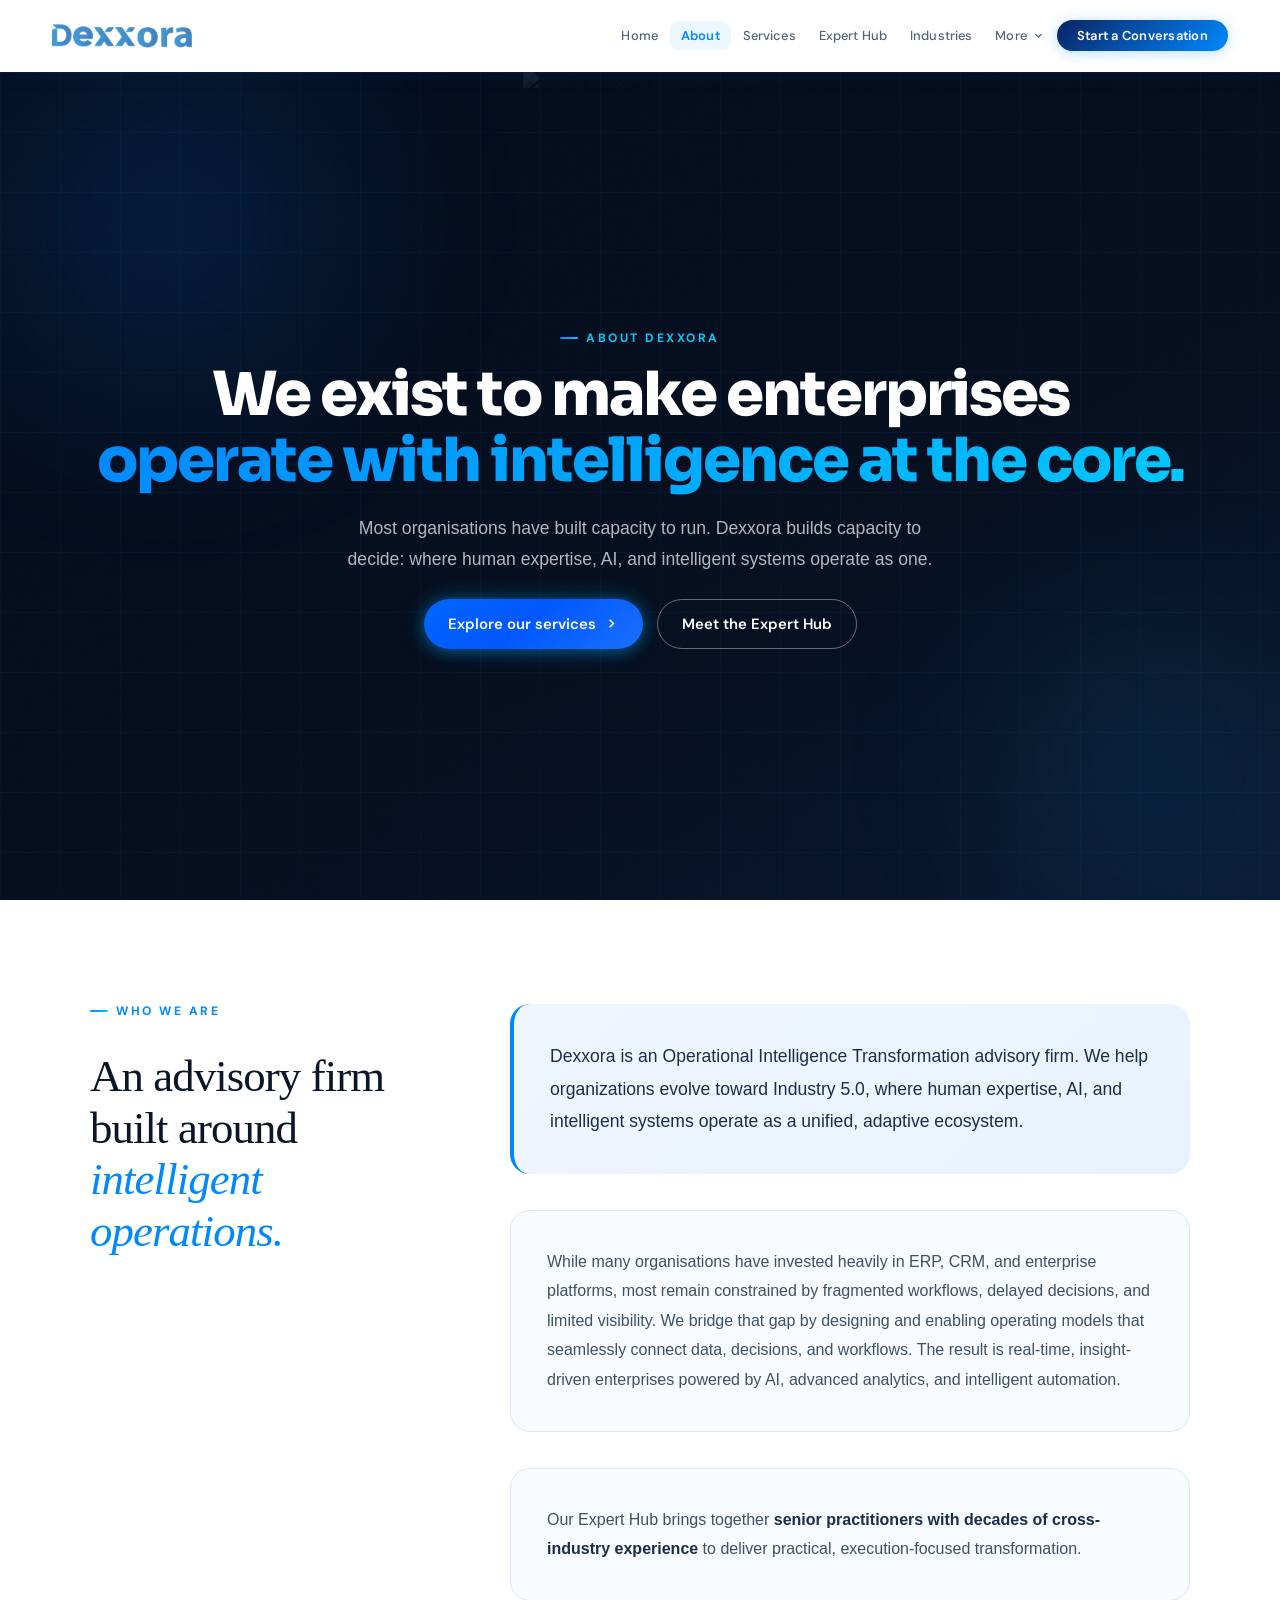
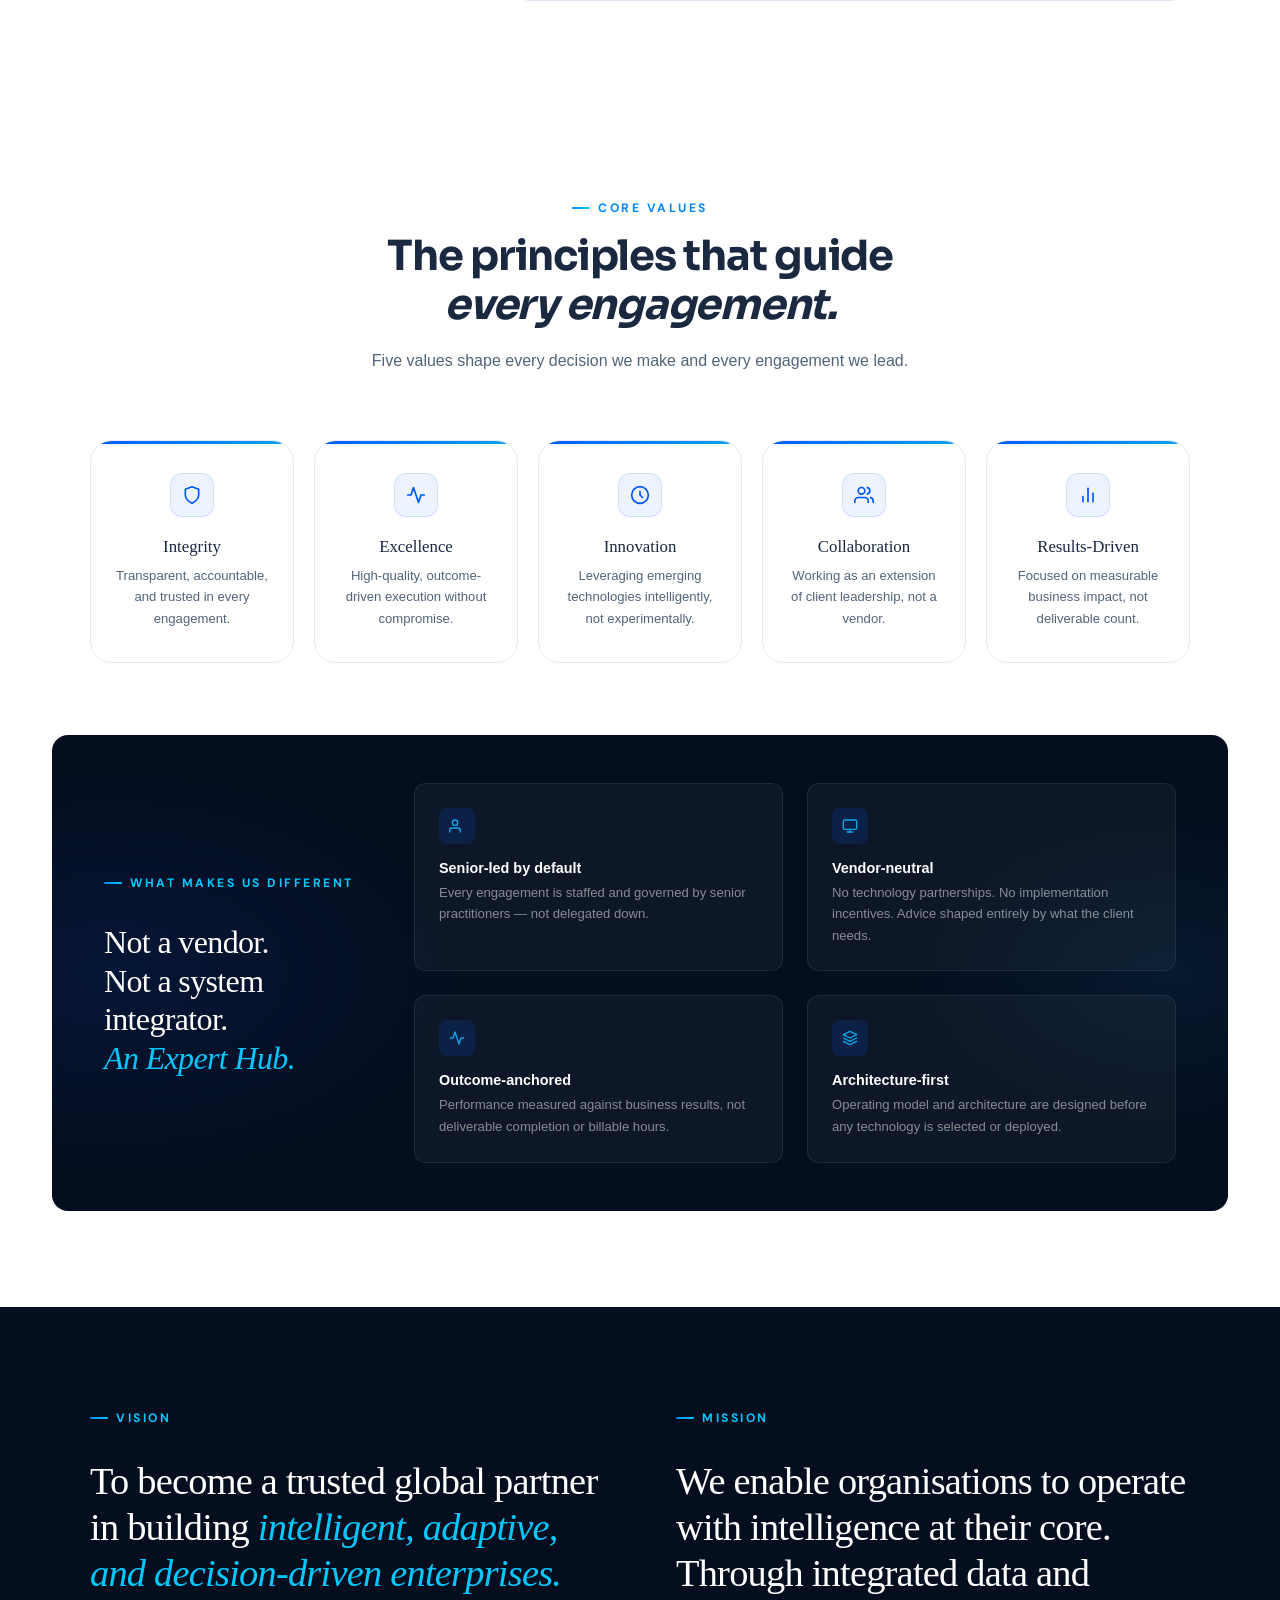
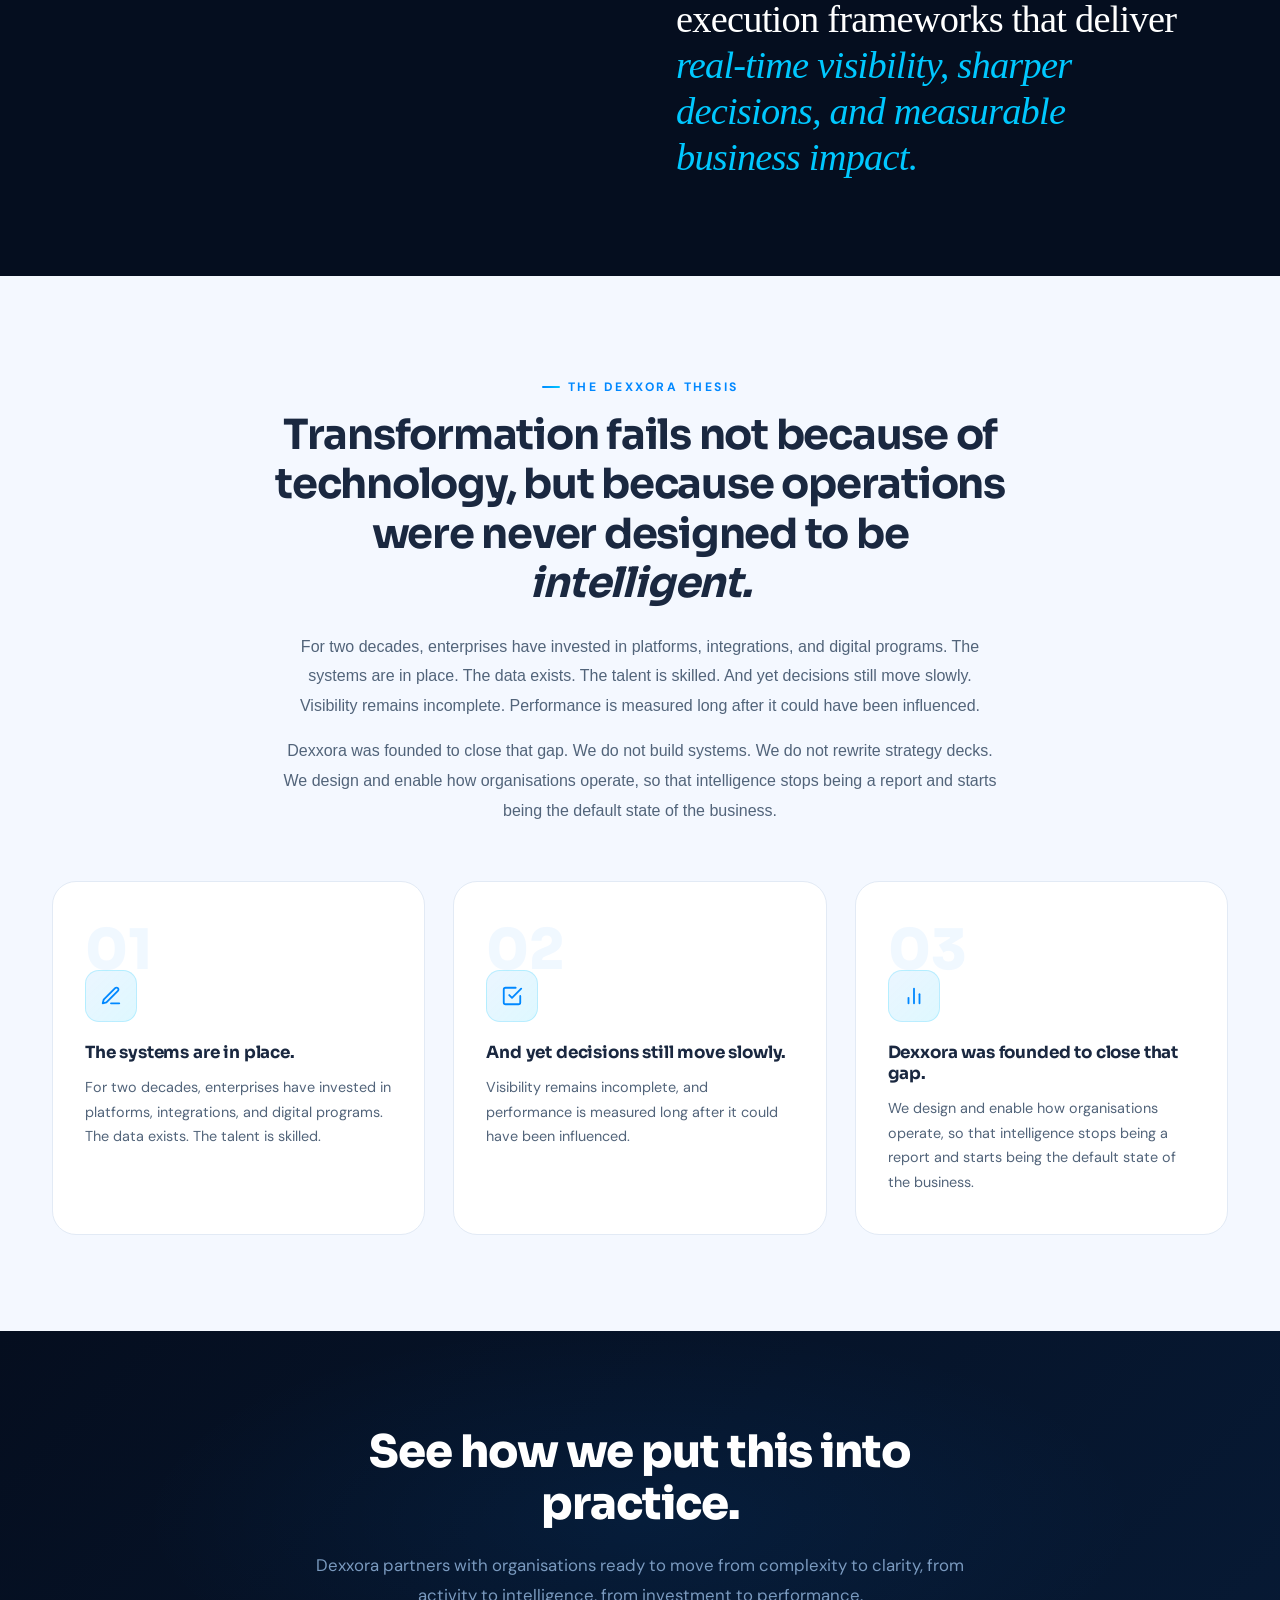
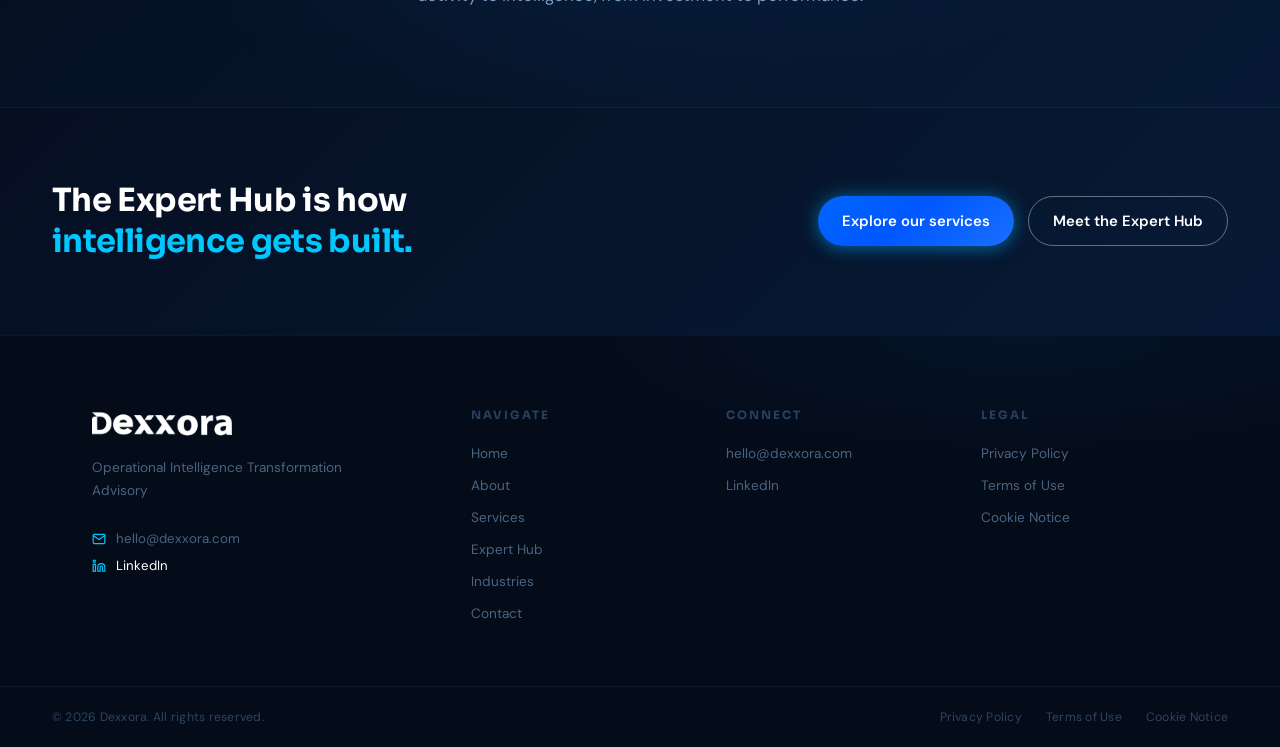
==== commit 5a00240b: "V2" ====
--- a/about.html
+++ b/about.html
@@ -4,8 +4,8 @@
 <head>
   <meta charset="UTF-8" />
   <meta name="viewport" content="width=device-width, initial-scale=1.0, maximum-scale=1.0, user-scalable=no" />
-  <title>About Dexxora: Our Vision, Mission, and Values</title>
-  <meta name="description" content="Dexxora is an advisory firm founded to close the gap between enterprise systems and intelligent operations. Learn about our vision, mission, and the principles that guide our work." />
+  <title>About Dexxora: Operational Intelligence Transformation Advisory</title>
+  <meta name="description" content="Dexxora is an Operational Intelligence Transformation advisory firm helping organizations operate with intelligence at the core and evolve toward Industry 5.0, where human expertise, AI, and intelligent systems operate as a unified ecosystem." />
   <link rel="preconnect" href="https://fonts.googleapis.com" />
   <link rel="preconnect" href="https://fonts.gstatic.com" crossorigin>
   <link
@@ -24,10 +24,11 @@
       <div class="logo-mark"><img src="blue gradient logo_180 X 40 px.png" alt="Dexxora"></div>
     </div>
     <ul class="nav-links">
-      <li><button onclick="showPage('home')" id="nav-home" class="nav-active">Home</button></li>
+      <li><button onclick="showPage('home')" id="nav-home">Home</button></li>
+      <li><button onclick="showPage('about')" id="nav-about">About</button></li>
+      <li><button onclick="showPage('services')" id="nav-services">Services</button></li>
       <li><button onclick="showPage('expert')" id="nav-expert">Expert Hub</button></li>
       <li><button onclick="showPage('industries')" id="nav-industries">Industries</button></li>
-      <li><button onclick="showPage('about')" id="nav-about">About Us</button></li>
       <li class="nav-dropdown">
         <button class="nav-dropdown-btn">More <svg viewBox="0 0 24 24">
             <polyline points="6 9 12 15 18 9" />
@@ -59,9 +60,10 @@
   </nav>
   <div class="mobile-menu" id="mobileMenu">
     <button onclick="showPage('home');toggleMenu()">Home</button>
+    <button onclick="showPage('about');toggleMenu()">About</button>
+    <button onclick="showPage('services');toggleMenu()">Services</button>
     <button onclick="showPage('expert');toggleMenu()">Expert Hub</button>
     <button onclick="showPage('industries');toggleMenu()">Industries</button>
-    <button onclick="showPage('about');toggleMenu()">About Us</button>
     <div class="mobile-more-label">More</div>
     <button class="mobile-sub" onclick="showPage('solution');toggleMenu()" style="display:none;">Solution Hub</button>
     <button class="mobile-sub" onclick="showPage('aiproduct');toggleMenu()">AI-Led Product Development</button>
@@ -71,51 +73,46 @@
 
     <!-- HERO -->
     <div class="about-hero">
+      <div class="hero-bg">
+        <img src="https://images.unsplash.com/photo-1497366216548-37526070297c?q=80&w=2072&auto=format&fit=crop" alt="About Dexxora advisory team">
+      </div>
       <div class="about-hero-bg-grid"></div>
       <div class="about-hero-orb about-hero-orb-1"></div>
       <div class="about-hero-orb about-hero-orb-2"></div>
       <div style="position:relative;z-index:2;">
         <span class="s-eyebrow" style="color:var(--neon-blue);justify-content:center;display:inline-flex;">ABOUT DEXXORA</span>
-        <h1>We exist to make<br><span>enterprises think.</span></h1>
-        <p style="font-size:1.1rem;color:rgba(255,255,255,0.7);line-height:1.75;max-width:620px;margin:20px auto 8px;font-family:'Inter',sans-serif;">Most organisations have built capacity to run. Dexxora builds capacity to decide: to see, to anticipate, and to act with intelligence at the core.</p>
+        <h1>We exist to make enterprises<br><span>operate with intelligence at the core.</span></h1>
+        <p style="font-size:1.1rem;color:rgba(255,255,255,0.7);line-height:1.75;max-width:620px;margin:20px auto 8px;font-family:'Inter',sans-serif;">Most organisations have built capacity to run. Dexxora builds capacity to decide: where human expertise, AI, and intelligent systems operate as one.</p>
         <div style="display:flex;gap:14px;justify-content:center;flex-wrap:wrap;margin-top:24px;">
-          <button class="btn-primary" onclick="showPage('expert')">Explore our services <svg width="15" height="15"
+          <button class="btn-primary" onclick="showPage('services')">Explore our services <svg width="15" height="15"
               viewBox="0 0 24 24" fill="none" stroke="currentColor" stroke-width="2.5">
               <polyline points="9 18 15 12 9 6" />
             </svg></button>
-          <button class="btn-secondary" onclick="showPage('contact')">Meet the Expert Hub</button>
+          <button class="btn-secondary" onclick="showPage('expert')">Meet the Expert Hub</button>
         </div>
       </div>
     </div>
 
-    <!-- STATS STRIP -->
-    <div class="about-stats-strip">
-      <div class="about-stats-grid">
-        <div>
-          <div style="font-family:'Instrument Serif',Georgia,serif;font-size:2.2rem;font-weight:400;color:var(--text-main);letter-spacing:-.03em;">20+</div>
-          <div style="font-size:.8rem;color:var(--text-muted);font-family:'Inter',sans-serif;margin-top:4px;text-transform:uppercase;letter-spacing:1px;">Years combined experience</div>
-        </div>
-        <div>
-          <div style="font-family:'Instrument Serif',Georgia,serif;font-size:2.2rem;font-weight:400;color:var(--text-main);letter-spacing:-.03em;">9+</div>
-          <div style="font-size:.8rem;color:var(--text-muted);font-family:'Inter',sans-serif;margin-top:4px;text-transform:uppercase;letter-spacing:1px;">Industries served</div>
-        </div>
-        <div>
-          <div style="font-family:'Instrument Serif',Georgia,serif;font-size:2.2rem;font-weight:400;color:var(--text-main);letter-spacing:-.03em;">100%</div>
-          <div style="font-size:.8rem;color:var(--text-muted);font-family:'Inter',sans-serif;margin-top:4px;text-transform:uppercase;letter-spacing:1px;">Senior-led engagements</div>
-        </div>
-        <div>
-          <div style="font-family:'Instrument Serif',Georgia,serif;font-size:2.2rem;font-weight:400;color:var(--text-main);letter-spacing:-.03em;">0</div>
-          <div style="font-size:.8rem;color:var(--text-muted);font-family:'Inter',sans-serif;margin-top:4px;text-transform:uppercase;letter-spacing:1px;">Technology vendor partnerships</div>
-        </div>
-      </div>
-    </div>
-
     <!-- WHO WE ARE -->
-    <section class="premium-statement-section">
-      <div class="premium-statement-inner">
-        <p class="premium-statement-text">Dexxora is an Operational Intelligence Transformation advisory firm. We help organisations move beyond system implementation to achieve truly intelligent operations.</p>
-        <p class="premium-statement-text" style="margin-top:24px;opacity:.85;">While many organisations have invested heavily in ERP, CRM, and enterprise platforms, most remain constrained by fragmented workflows, delayed decisions, and limited visibility. We bridge that gap by designing and enabling operating models that seamlessly connect data, decisions, and workflows. The result is real-time, insight-driven enterprises powered by AI, advanced analytics, and intelligent automation.</p>
-        <p class="premium-statement-text" style="margin-top:24px;opacity:.85;">Our Expert Hub brings together <em>senior practitioners with decades of cross-industry experience</em> to deliver practical, execution-focused transformation.</p>
+    <section style="background:#fff;padding:96px 52px;">
+      <div style="max-width:1100px;margin:0 auto;">
+        <div class="about-who-grid" style="display:grid;grid-template-columns:1fr 2fr;gap:80px;align-items:start;">
+          <div style="position:sticky;top:100px;">
+            <span class="s-eyebrow" style="color:var(--neon-blue2);">WHO WE ARE</span>
+            <h2 style="font-family:'Instrument Serif',Georgia,serif;font-size:clamp(2rem,3.5vw,2.8rem);font-weight:400;color:#0a1628;line-height:1.15;letter-spacing:-.02em;margin-top:16px;">An advisory firm built around <em style="color:var(--neon-blue2);">intelligent operations.</em></h2>
+          </div>
+          <div style="display:flex;flex-direction:column;gap:36px;padding-top:8px;">
+            <div style="padding:36px;background:linear-gradient(135deg,#f0f6ff 0%,#e8f2ff 100%);border-radius:20px;border-left:4px solid var(--neon-blue2);">
+              <p style="font-size:1.1rem;color:#1a2e4a;line-height:1.85;font-family:'Inter',sans-serif;margin:0;">Dexxora is an Operational Intelligence Transformation advisory firm. We help organizations evolve toward Industry 5.0, where human expertise, AI, and intelligent systems operate as a unified, adaptive ecosystem.</p>
+            </div>
+            <div style="padding:36px;background:#f8fbff;border-radius:20px;border:1px solid #dde7f3;">
+              <p style="font-size:1rem;color:#3d5166;line-height:1.85;font-family:'Inter',sans-serif;margin:0;">While many organisations have invested heavily in ERP, CRM, and enterprise platforms, most remain constrained by fragmented workflows, delayed decisions, and limited visibility. We bridge that gap by designing and enabling operating models that seamlessly connect data, decisions, and workflows. The result is real-time, insight-driven enterprises powered by AI, advanced analytics, and intelligent automation.</p>
+            </div>
+            <div style="padding:36px;background:#f8fbff;border-radius:20px;border:1px solid #dde7f3;">
+              <p style="font-size:1rem;color:#3d5166;line-height:1.85;font-family:'Inter',sans-serif;margin:0;">Our Expert Hub brings together <strong style="color:#1a2e4a;">senior practitioners with decades of cross-industry experience</strong> to deliver practical, execution-focused transformation.</p>
+            </div>
+          </div>
+        </div>
       </div>
     </section>
 
@@ -297,8 +294,8 @@
           <h2>The Expert Hub is how<br><span>intelligence gets built.</span></h2>
         </div>
         <div style="display:flex;gap:14px;flex-wrap:wrap;">
-          <button class="btn-primary" onclick="showPage('expert')">Explore our services</button>
-          <button class="btn-secondary" onclick="showPage('contact')">Meet the Expert Hub</button>
+          <button class="btn-primary" onclick="showPage('services')">Explore our services</button>
+          <button class="btn-secondary" onclick="showPage('expert')">Meet the Expert Hub</button>
         </div>
       </div>
     </div>
@@ -314,40 +311,45 @@
               <path d="M4 4h16c1.1 0 2 .9 2 2v12c0 1.1-.9 2-2 2H4c-1.1 0-2-.9-2-2V6c0-1.1.9-2 2-2z" />
               <polyline points="22,6 12,13 2,6" />
             </svg><a href="mailto:hello@dexxora.com">hello@dexxora.com</a></div>
-          <div class="footer-contact-item"><svg viewBox="0 0 24 24">
-              <path d="M21 10c0 7-9 13-9 13s-9-6-9-13a9 9 0 0 1 18 0z" />
-              <circle cx="12" cy="10" r="3" />
-            </svg><span>Colombo, Sri Lanka</span></div>
+          <a href="https://linkedin.com/company/dexxora" target="_blank" class="footer-contact-item" style="text-decoration:none;color:inherit;">
+            <svg viewBox="0 0 24 24" fill="none" stroke="currentColor" stroke-width="2"><path d="M16 8a6 6 0 0 1 6 6v7h-4v-7a2 2 0 0 0-2-2 2 2 0 0 0-2 2v7h-4v-7a6 6 0 0 1 6-6z"/><rect x="2" y="9" width="4" height="12"/><circle cx="4" cy="4" r="2"/></svg>
+            <span>LinkedIn</span>
+          </a>
         </div>
         <div>
           <p class="footer-col-heading">Navigate</p>
           <ul class="footer-links">
             <li><button onclick="showPage('home')">Home</button></li>
-            <li><button onclick="showPage('about')">About Us</button></li>
-            <li><button onclick="showPage('contact')">Contact Us</button></li>
+            <li><button onclick="showPage('about')">About</button></li>
+            <li><button onclick="showPage('services')">Services</button></li>
+            <li><button onclick="showPage('expert')">Expert Hub</button></li>
+            <li><button onclick="showPage('industries')">Industries</button></li>
+            <li><button onclick="showPage('contact')">Contact</button></li>
           </ul>
         </div>
         <div>
-          <p class="footer-col-heading">Services</p>
+          <p class="footer-col-heading">Connect</p>
           <ul class="footer-links">
-            <li><button onclick="showPage('expert')">Expert Hub</button></li>
-            <li><button onclick="showPage('aiproduct')">AI-Led Product Development</button></li>
+            <li><a href="mailto:hello@dexxora.com">hello@dexxora.com</a></li>
+            <li><a href="https://linkedin.com/company/dexxora" target="_blank">LinkedIn</a></li>
           </ul>
         </div>
         <div>
-          <p class="footer-col-heading">Focus Areas</p>
+          <p class="footer-col-heading">Legal</p>
           <ul class="footer-links">
-            <li><button onclick="showPage('industries')">Industry 4.0 Strategy</button></li>
-            <li><button onclick="showPage('industries')">Operational Intelligence</button></li>
-            <li><button onclick="showPage('expert')">Architecture Design</button></li>
-            <li><button onclick="showPage('expert')">Data &amp; Integration</button></li>
-            <li><button onclick="showPage('expert')">Transformation Governance</button></li>
+            <li><a>Privacy Policy</a></li>
+            <li><a>Terms of Use</a></li>
+            <li><a>Cookie Notice</a></li>
           </ul>
         </div>
       </div>
       <div class="footer-bottom">
         <div>&copy; 2026 Dexxora. All rights reserved.</div>
-        <div class="footer-bottom-links"><a>Privacy Policy</a><a>Terms of Use</a><a>Cookie Notice</a></div>
+        <div class="footer-bottom-links">
+          <a>Privacy Policy</a>
+          <a>Terms of Use</a>
+          <a>Cookie Notice</a>
+        </div>
       </div>
     </footer>
   </div>
@@ -356,6 +358,7 @@
       var map = {
         home: 'home.html',
         about: 'about.html',
+        services: 'services.html',
         expert: 'expert.html',
         industries: 'industries.html',
         aiproduct: 'aiproduct.html',
--- a/styles.css
+++ b/styles.css
@@ -113,14 +113,14 @@
       font-weight: 600;
       letter-spacing: 1.2px;
       text-transform: uppercase;
-      margin-bottom: 28px;
+      margin-bottom: 56px;
     }
 
     .hero-slide-inner h1 {
       font-size: clamp(2.4rem, 5vw, 4rem);
       font-weight: 700;
-      line-height: 1.08;
-      margin-bottom: 32px;
+      line-height: 1.25;
+      margin-bottom: 64px;
       letter-spacing: -1.5px;
       color: #fff;
     }
@@ -134,7 +134,7 @@
 
     .hero-slide-inner .hero-btns {
       display: flex;
-      gap: 14px;
+      gap: 18px;
       flex-wrap: wrap;
       justify-content: center;
     }
@@ -4180,11 +4180,11 @@
       .hero-slide.active-slide {
         display: flex;
         flex-direction: column;
-        justify-content: flex-start;
+        justify-content: center;
         align-items: center;
         min-height: calc(100vh - 72px);
         min-height: calc(100dvh - 72px);
-        padding: 96px 20px 48px;
+        padding: 80px 20px 48px;
       }
 
       .hero-slide-inner {
@@ -4199,8 +4199,10 @@
       }
 
       .hero-slide-inner .hero-kicker {
-        font-size: .68rem;
+        font-size: .62rem;
         margin-bottom: 16px;
+        text-align: center;
+        max-width: 300px;
       }
 
       .hero-slide-inner h1 {
@@ -4589,7 +4591,8 @@
       }
 
       .hero-slide.active-slide {
-        padding: 88px 16px 44px;
+        padding: 60px 16px 44px;
+        justify-content: center;
       }
 
       .hero>.hero-content {
@@ -4641,7 +4644,8 @@
         padding: 10px 0;
       }
 
-      .about-hero {
+      .about-hero,
+      .services-hero {
         padding: 96px 20px 40px;
         justify-content: flex-start;
         align-items: center;
@@ -4659,7 +4663,8 @@
       }
 
       .hero-slide.active-slide {
-        padding: 80px 14px 40px;
+        padding: 56px 14px 40px;
+        justify-content: center;
       }
 
       .hero-inner {
@@ -4757,7 +4762,8 @@
         padding: 40px 14px;
       }
 
-      .contact-hero-new {
+      .contact-hero-new,
+      .services-hero {
         padding: 96px 20px 40px;
         justify-content: flex-start;
       }
@@ -5468,6 +5474,12 @@
       grid-template-columns: repeat(2, 1fr);
       gap: 24px;
     }
+    @media(max-width:900px) {
+      .about-who-grid { grid-template-columns: 1fr !important; gap: 40px !important; }
+    }
+    @media(max-width:768px) {
+      .about-who-grid { padding: 0 !important; }
+    }
 
     /* Expert Hub: WHAT CLIENTS GET 2×2 */
     .expert-clients-grid {
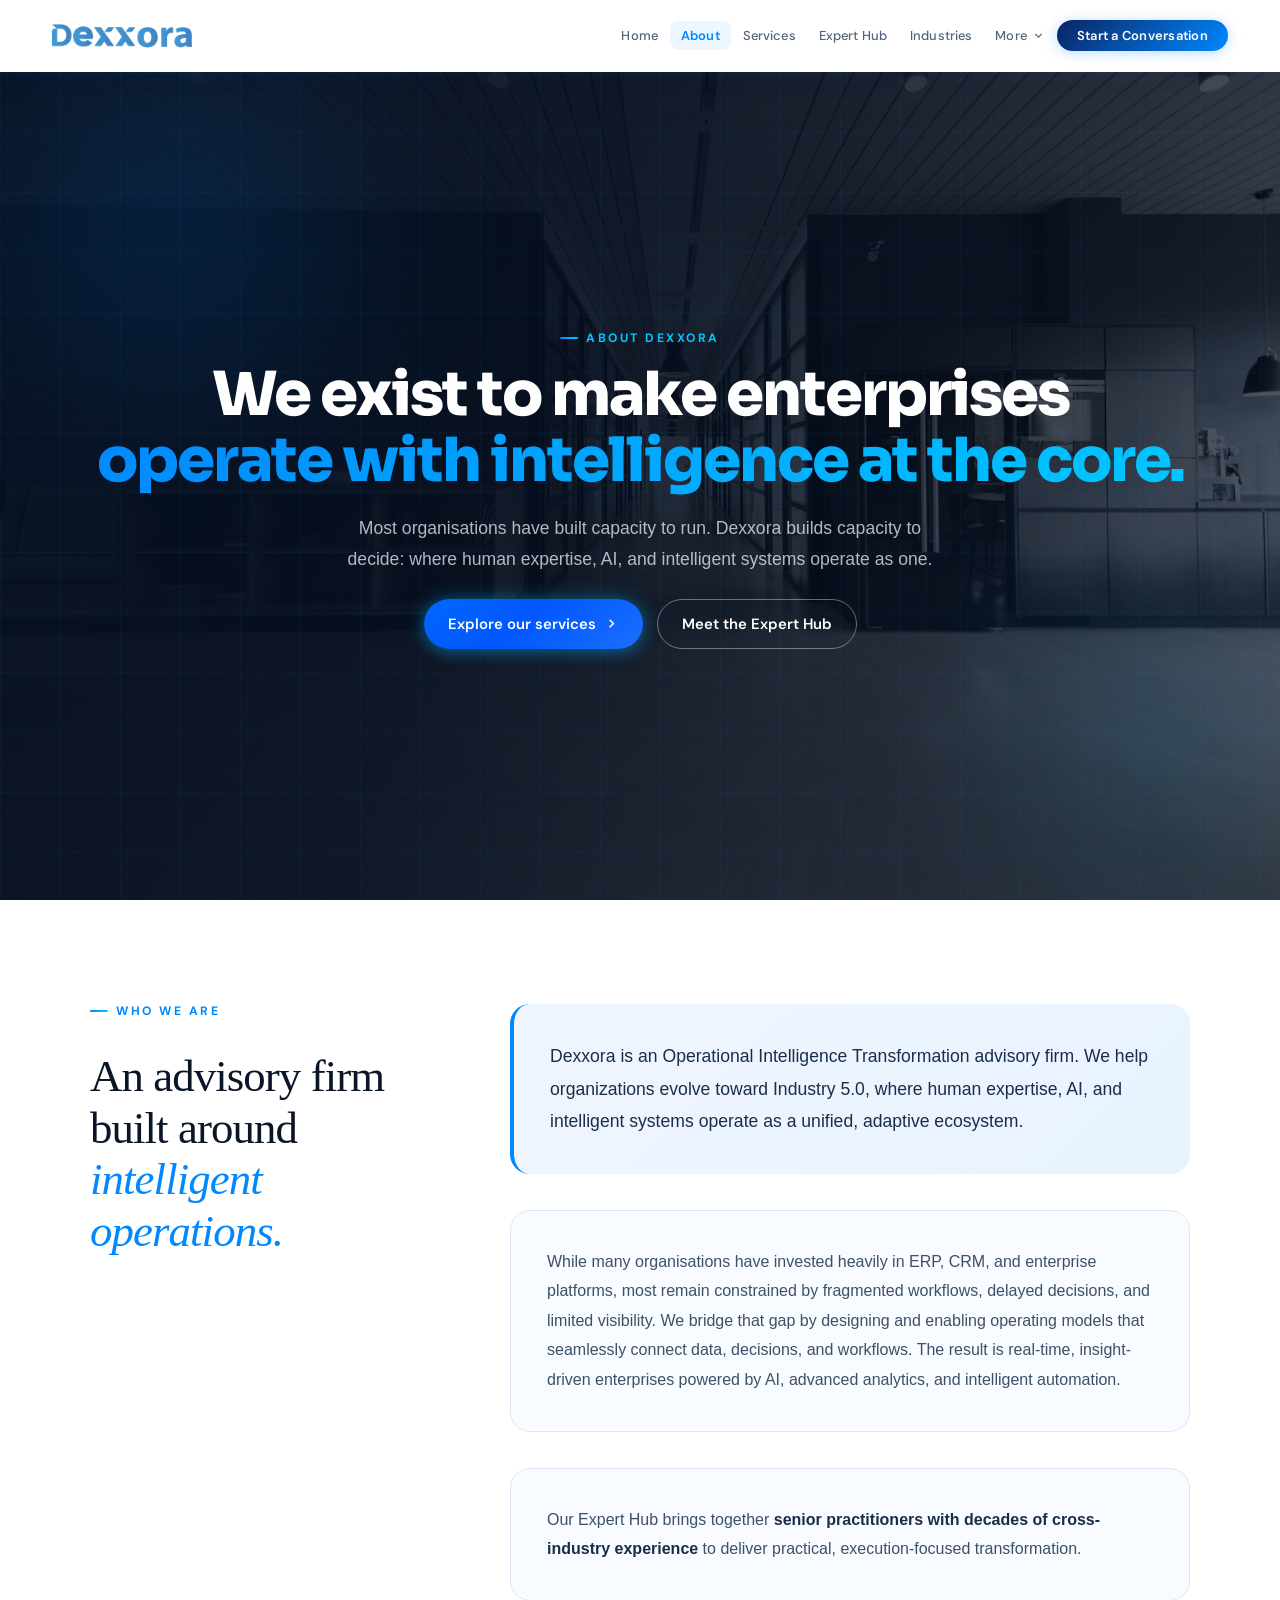
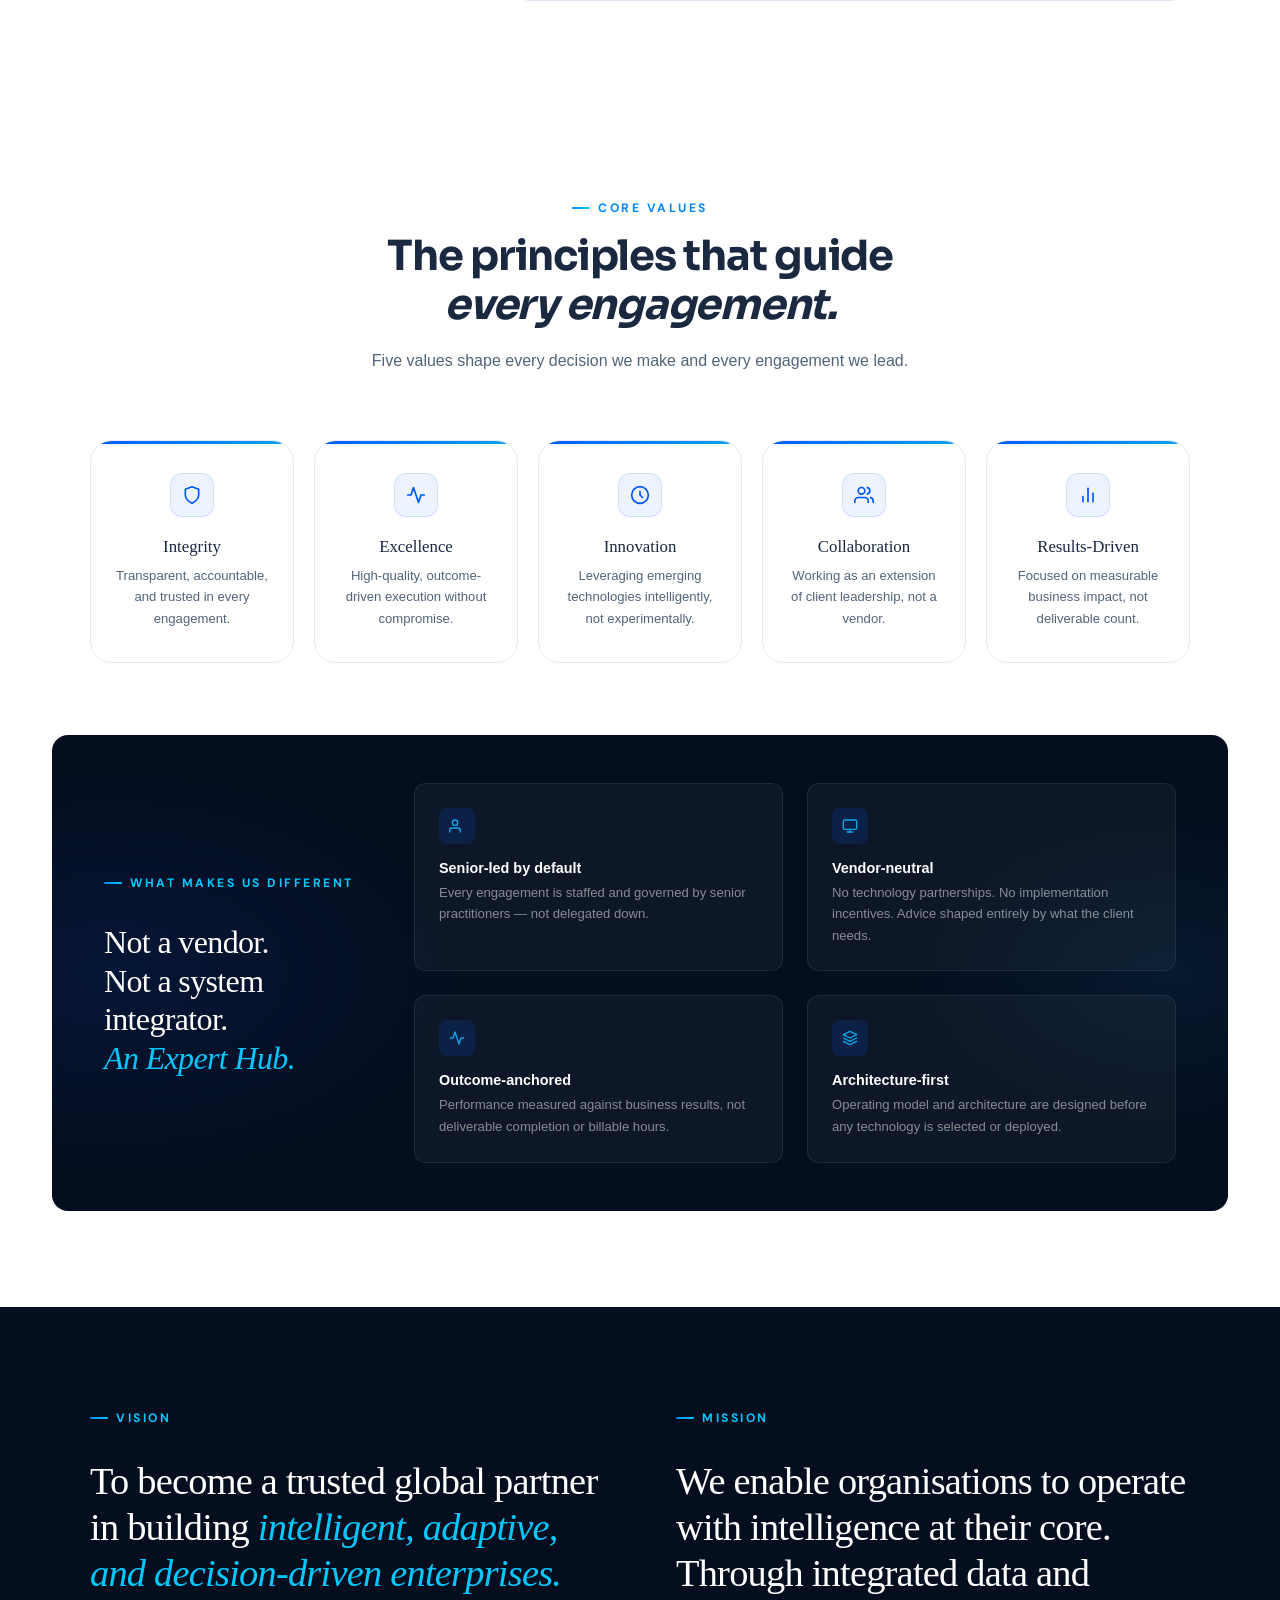
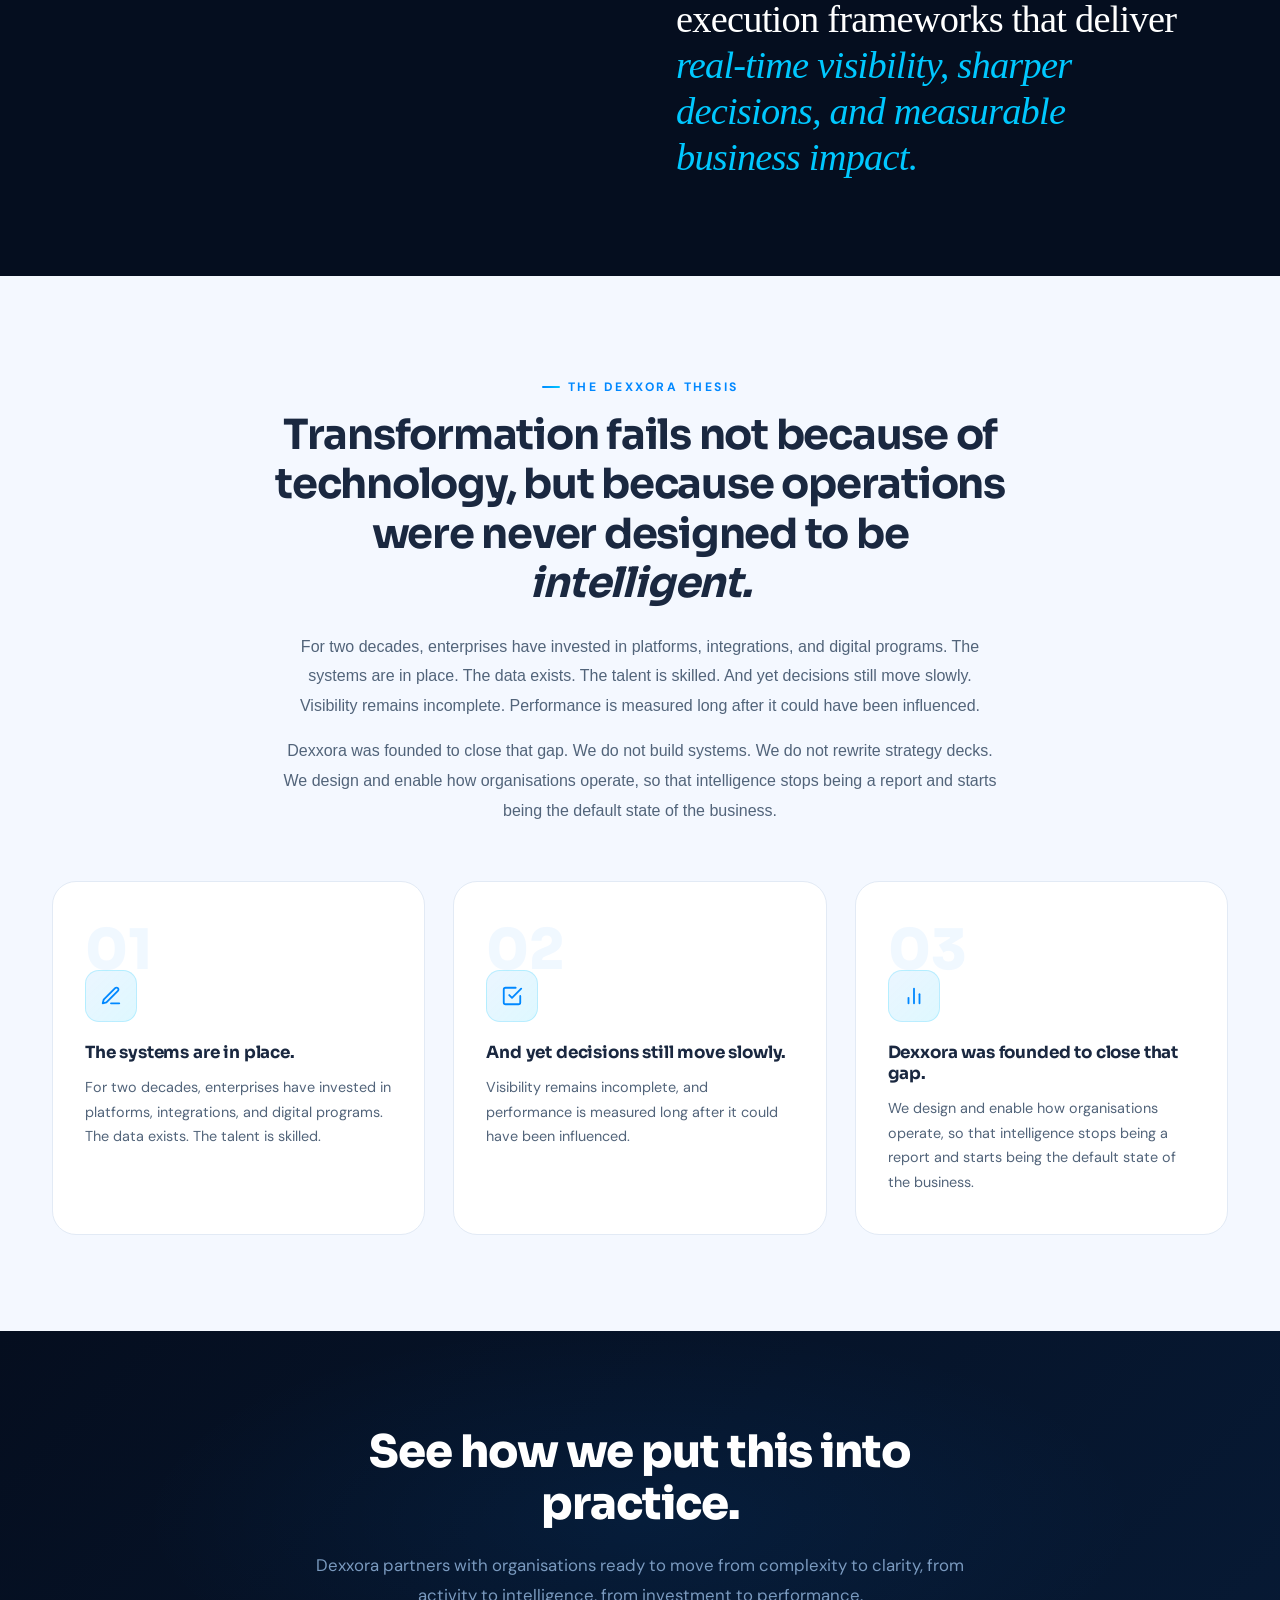
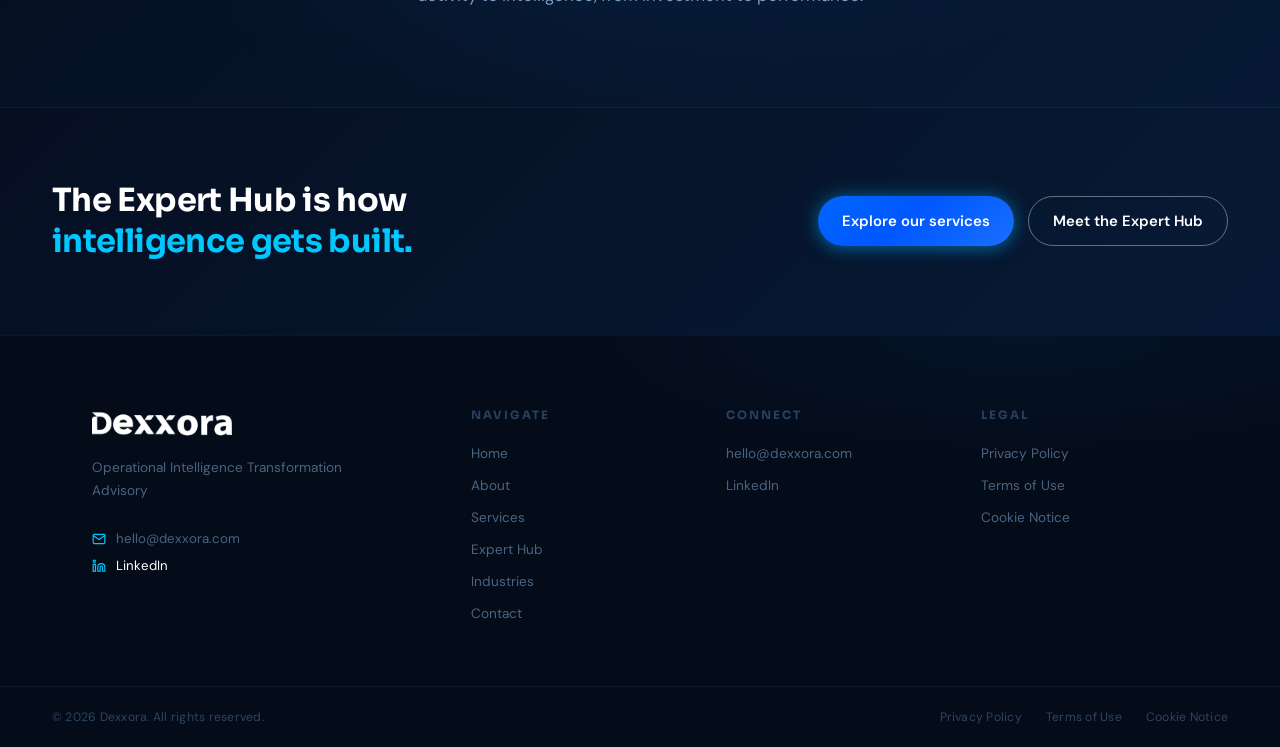
==== commit f329ef47: "V3" ====
--- a/about.html
+++ b/about.html
@@ -74,7 +74,7 @@
     <!-- HERO -->
     <div class="about-hero">
       <div class="hero-bg">
-        <img src="https://images.unsplash.com/photo-1497366216548-37526070297c?q=80&w=2072&auto=format&fit=crop" alt="About Dexxora advisory team">
+        <img src="images/hero-about.jpg" alt="About Dexxora advisory team">
       </div>
       <div class="about-hero-bg-grid"></div>
       <div class="about-hero-orb about-hero-orb-1"></div>
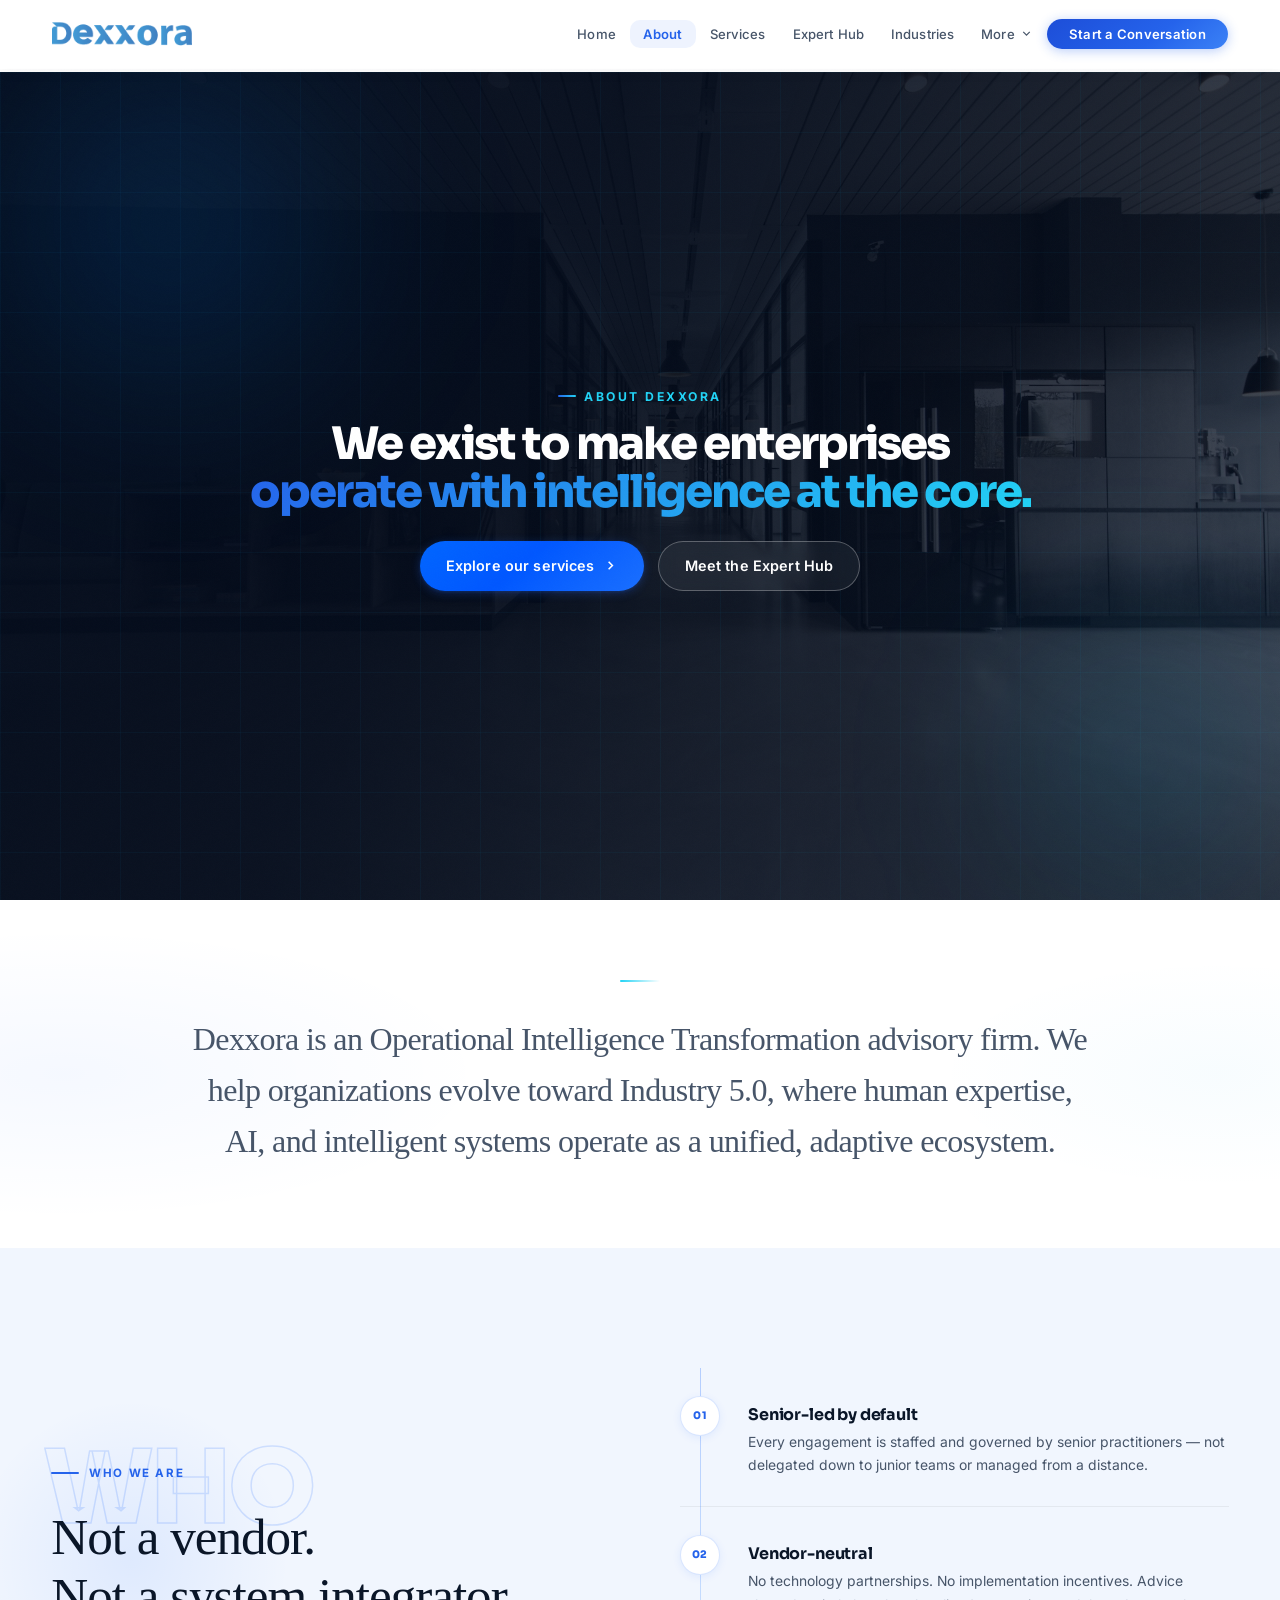
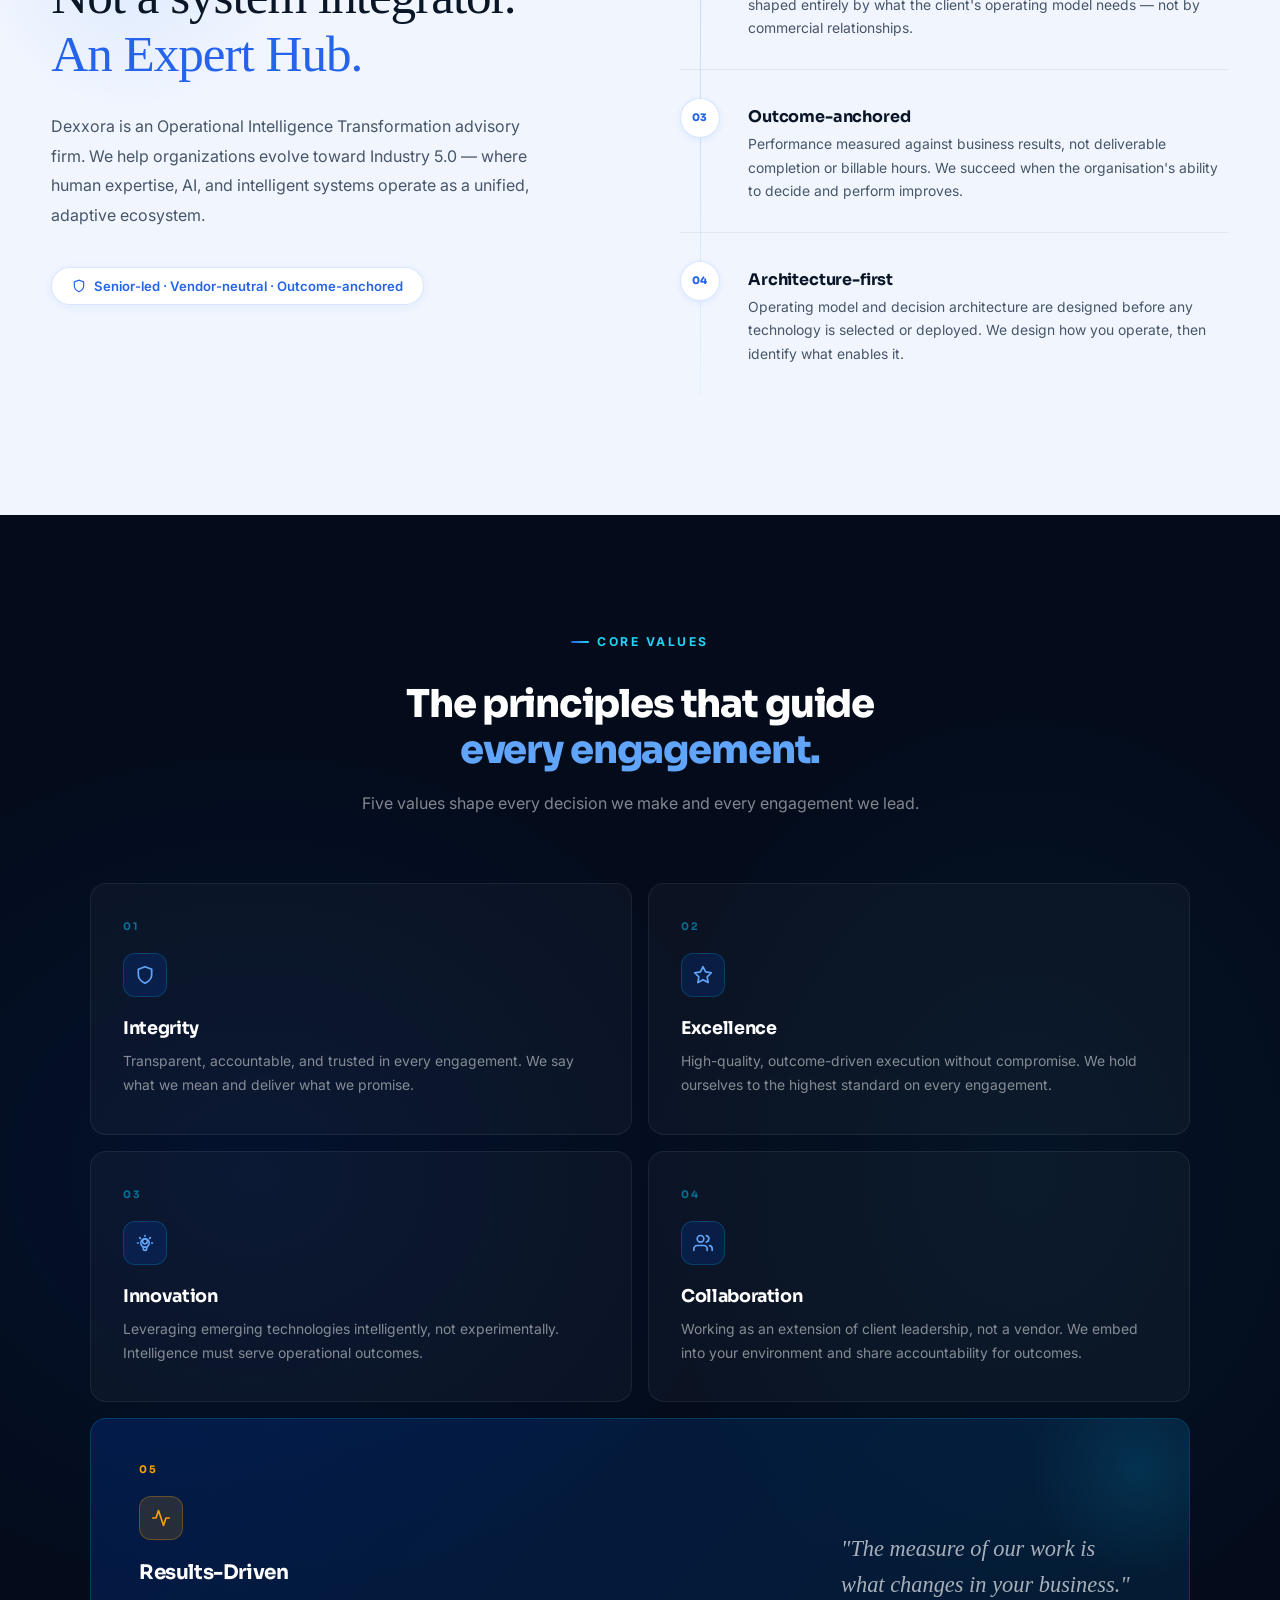
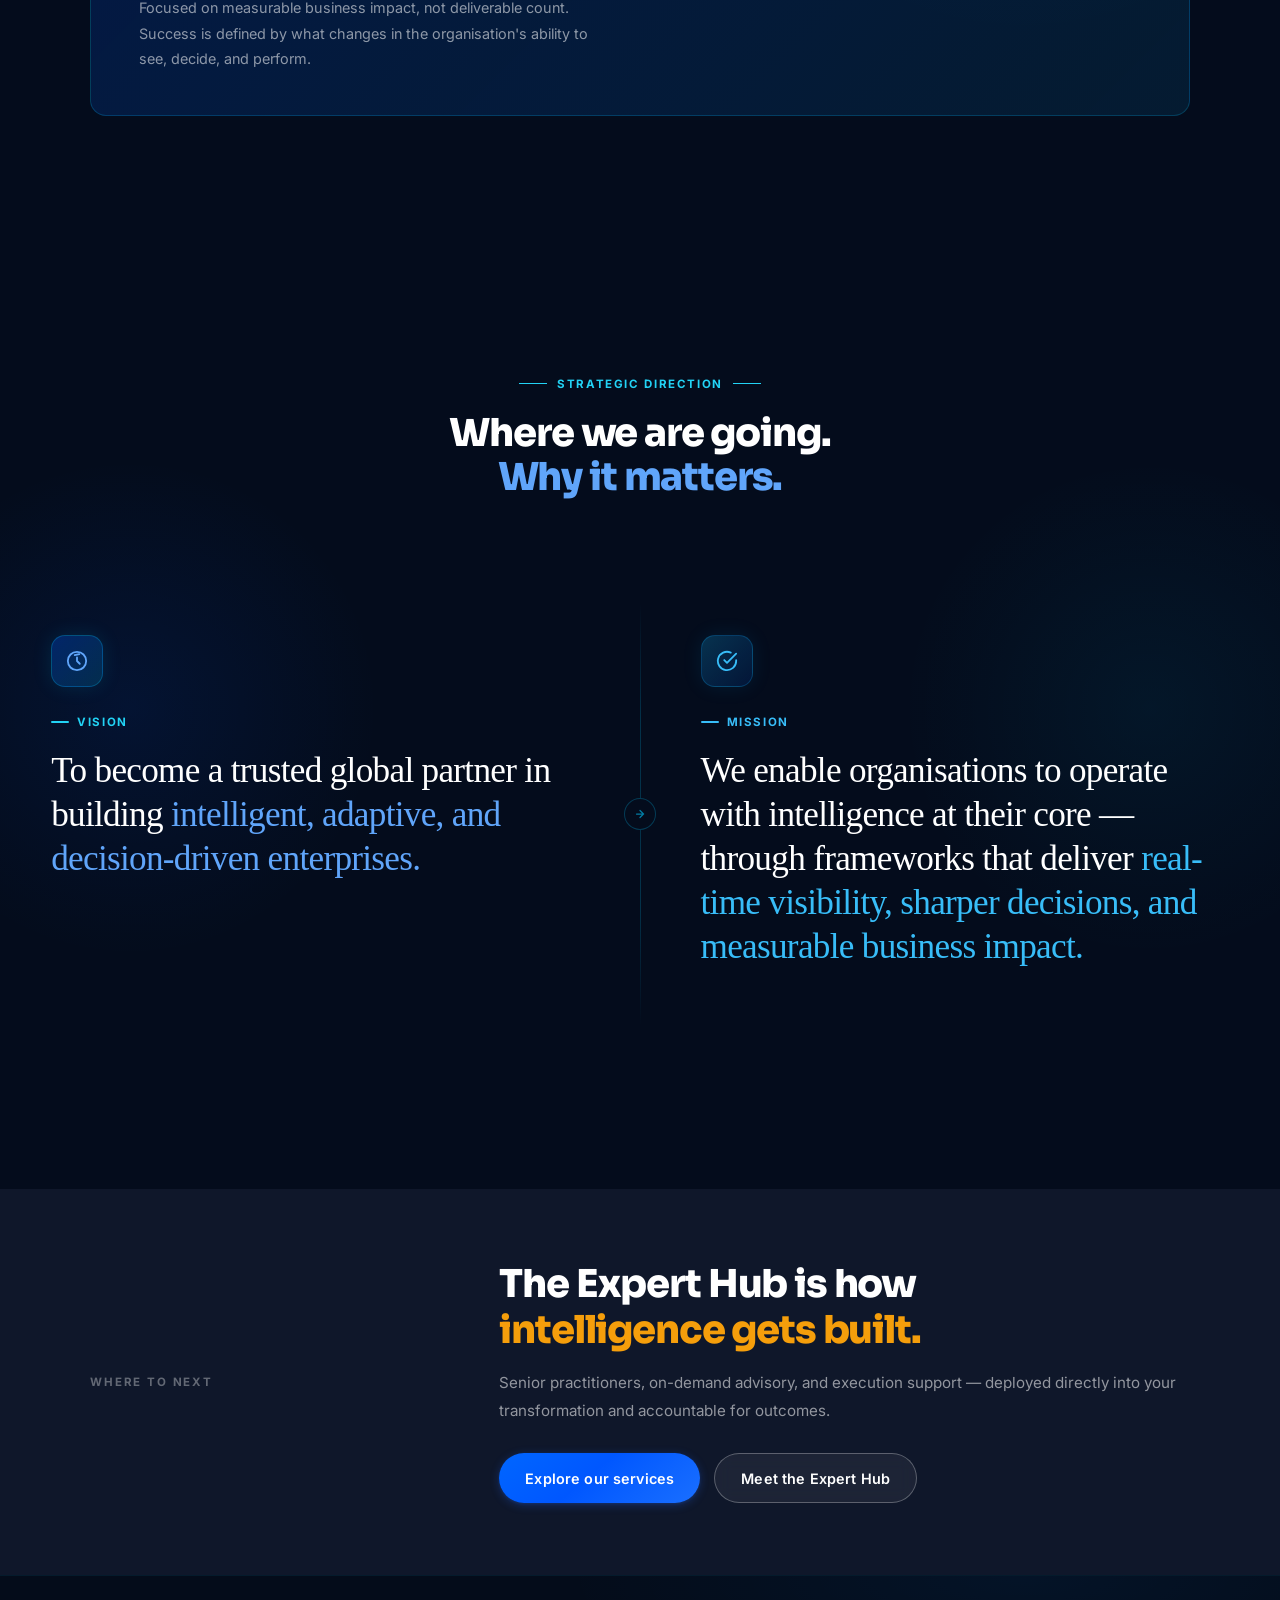
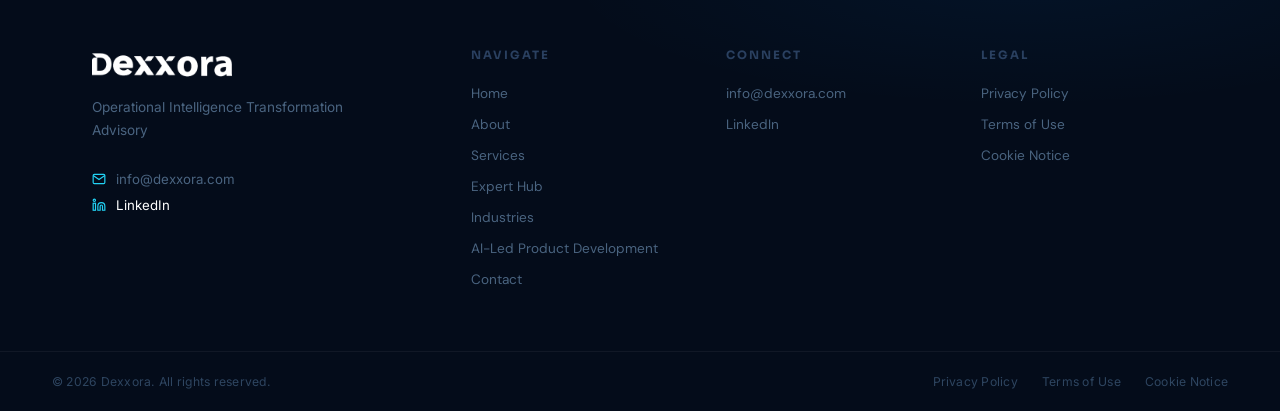
==== commit 7b6c4e2d: "final" ====
--- a/about.html
+++ b/about.html
@@ -1,4 +1,4 @@
-﻿<!DOCTYPE html>
+<!DOCTYPE html>
 <html lang="en">
 
 <head>
@@ -9,7 +9,7 @@
   <link rel="preconnect" href="https://fonts.googleapis.com" />
   <link rel="preconnect" href="https://fonts.gstatic.com" crossorigin>
   <link
-    href="https://fonts.googleapis.com/css2?family=Sora:wght@300;400;600;700;800&family=DM+Sans:wght@300;400;500;600&display=swap"
+    href="https://fonts.googleapis.com/css2?family=Sora:wght@300;400;600;700;800&family=DM+Sans:wght@300;400;500;600&family=Inter:wght@300;400;500;600;700&display=swap"
     rel="stylesheet" />
   <link rel="stylesheet" href="styles.css" />
   <style>
@@ -82,7 +82,7 @@
       <div style="position:relative;z-index:2;">
         <span class="s-eyebrow" style="color:var(--neon-blue);justify-content:center;display:inline-flex;">ABOUT DEXXORA</span>
         <h1>We exist to make enterprises<br><span>operate with intelligence at the core.</span></h1>
-        <p style="font-size:1.1rem;color:rgba(255,255,255,0.7);line-height:1.75;max-width:620px;margin:20px auto 8px;font-family:'Inter',sans-serif;">Most organisations have built capacity to run. Dexxora builds capacity to decide: where human expertise, AI, and intelligent systems operate as one.</p>
+
         <div style="display:flex;gap:14px;justify-content:center;flex-wrap:wrap;margin-top:24px;">
           <button class="btn-primary" onclick="showPage('services')">Explore our services <svg width="15" height="15"
               viewBox="0 0 24 24" fill="none" stroke="currentColor" stroke-width="2.5">
@@ -93,209 +93,375 @@
       </div>
     </div>
 
-    <!-- WHO WE ARE -->
-    <section style="background:#fff;padding:96px 52px;">
-      <div style="max-width:1100px;margin:0 auto;">
-        <div class="about-who-grid" style="display:grid;grid-template-columns:1fr 2fr;gap:80px;align-items:start;">
-          <div style="position:sticky;top:100px;">
-            <span class="s-eyebrow" style="color:var(--neon-blue2);">WHO WE ARE</span>
-            <h2 style="font-family:'Instrument Serif',Georgia,serif;font-size:clamp(2rem,3.5vw,2.8rem);font-weight:400;color:#0a1628;line-height:1.15;letter-spacing:-.02em;margin-top:16px;">An advisory firm built around <em style="color:var(--neon-blue2);">intelligent operations.</em></h2>
-          </div>
-          <div style="display:flex;flex-direction:column;gap:36px;padding-top:8px;">
-            <div style="padding:36px;background:linear-gradient(135deg,#f0f6ff 0%,#e8f2ff 100%);border-radius:20px;border-left:4px solid var(--neon-blue2);">
-              <p style="font-size:1.1rem;color:#1a2e4a;line-height:1.85;font-family:'Inter',sans-serif;margin:0;">Dexxora is an Operational Intelligence Transformation advisory firm. We help organizations evolve toward Industry 5.0, where human expertise, AI, and intelligent systems operate as a unified, adaptive ecosystem.</p>
-            </div>
-            <div style="padding:36px;background:#f8fbff;border-radius:20px;border:1px solid #dde7f3;">
-              <p style="font-size:1rem;color:#3d5166;line-height:1.85;font-family:'Inter',sans-serif;margin:0;">While many organisations have invested heavily in ERP, CRM, and enterprise platforms, most remain constrained by fragmented workflows, delayed decisions, and limited visibility. We bridge that gap by designing and enabling operating models that seamlessly connect data, decisions, and workflows. The result is real-time, insight-driven enterprises powered by AI, advanced analytics, and intelligent automation.</p>
-            </div>
-            <div style="padding:36px;background:#f8fbff;border-radius:20px;border:1px solid #dde7f3;">
-              <p style="font-size:1rem;color:#3d5166;line-height:1.85;font-family:'Inter',sans-serif;margin:0;">Our Expert Hub brings together <strong style="color:#1a2e4a;">senior practitioners with decades of cross-industry experience</strong> to deliver practical, execution-focused transformation.</p>
-            </div>
-          </div>
-        </div>
+    <!-- POSITIONING STATEMENT -->
+    <section class="premium-statement-section premium-statement-light">
+      <div class="premium-statement-inner">
+        <p class="premium-statement-text premium-statement-text-dark">Dexxora is an Operational Intelligence Transformation advisory firm. We help organizations evolve toward Industry 5.0, where human expertise, AI, and intelligent systems operate as a unified, adaptive ecosystem.</p>
       </div>
     </section>
 
+    <!-- WHO WE ARE — Creative Split Layout -->
+    <section style="background:var(--bg-silver);padding:clamp(72px,10vw,120px) clamp(20px,4vw,52px);position:relative;overflow:hidden;">
+      <style>
+        .wwa-wrap { max-width:1200px; margin:0 auto; display:grid; grid-template-columns:1fr 1fr; gap:80px; align-items:center; }
+        .wwa-left { position:relative; }
+        .wwa-right { position:relative; }
+        .wwa-orb {
+          position:absolute; width:320px; height:320px; border-radius:50%;
+          background:radial-gradient(circle, rgba(0,87,255,0.08) 0%, transparent 70%);
+          top:-60px; left:-80px; pointer-events:none;
+        }
+        .wwa-big-label {
+          font-family:'Sora',sans-serif;
+          font-size:clamp(3.5rem,8vw,7rem);
+          font-weight:900;
+          color:transparent;
+          -webkit-text-stroke:1.5px rgba(0,87,255,0.15);
+          line-height:1;
+          letter-spacing:-0.04em;
+          position:absolute;
+          top:-20px; left:-8px;
+          user-select:none;
+          pointer-events:none;
+        }
+        .wwa-eyebrow {
+          display:inline-flex; align-items:center; gap:10px;
+          font-family:'Inter',sans-serif; font-size:.72rem; font-weight:700;
+          letter-spacing:.14em; text-transform:uppercase; color:var(--neon-blue2);
+          margin-bottom:28px; position:relative; z-index:1;
+        }
+        .wwa-eyebrow::before {
+          content:''; width:28px; height:2px;
+          background:var(--neon-blue2); border-radius:2px;
+        }
+        .wwa-headline {
+          font-family:'Instrument Serif',Georgia,serif;
+          font-size:clamp(2.2rem,4vw,3.2rem);
+          font-weight:400; color:#0a1628;
+          line-height:1.15; letter-spacing:-.02em;
+          margin-bottom:28px; position:relative; z-index:1;
+        }
+        .wwa-headline em { color:var(--neon-blue2); font-style:normal; }
+        .wwa-body {
+          font-size:1rem; color:var(--text-muted); line-height:1.85;
+          font-family:'Inter',sans-serif; margin:0 0 36px;
+          position:relative; z-index:1; max-width:480px;
+        }
+        .wwa-pill {
+          display:inline-flex; align-items:center; gap:8px;
+          background:#fff; border:1px solid rgba(0,87,255,0.15);
+          border-radius:100px; padding:10px 20px;
+          font-size:.82rem; font-weight:600; color:var(--neon-blue2);
+          font-family:'Inter',sans-serif;
+          box-shadow:0 2px 12px rgba(0,87,255,0.07);
+        }
+        .wwa-pill svg { width:14px; height:14px; stroke:var(--neon-blue2); stroke-width:2; fill:none; }
+        .wwa-attr-list { display:flex; flex-direction:column; gap:0; position:relative; }
+        .wwa-attr-list::before {
+          content:''; position:absolute; left:20px; top:0; bottom:0; width:1px;
+          background:linear-gradient(180deg, rgba(0,87,255,0.25), rgba(0,200,255,0.08));
+        }
+        .wwa-attr {
+          display:flex; gap:28px; align-items:flex-start;
+          padding:28px 0 28px 0;
+          border-bottom:1px solid rgba(0,0,0,0.06);
+          transition:background 0.2s;
+        }
+        .wwa-attr:last-child { border-bottom:none; }
+        .wwa-attr-num-wrap {
+          flex-shrink:0; width:40px; height:40px;
+          background:#fff; border:1px solid rgba(0,87,255,0.15);
+          border-radius:50%; display:flex; align-items:center; justify-content:center;
+          position:relative; z-index:1;
+          box-shadow:0 2px 8px rgba(0,87,255,0.08);
+          transition:background 0.3s, border-color 0.3s;
+        }
+        .wwa-attr:hover .wwa-attr-num-wrap {
+          background:var(--neon-blue2); border-color:var(--neon-blue2);
+        }
+        .wwa-attr-num {
+          font-family:'Sora',sans-serif; font-size:.65rem; font-weight:800;
+          color:var(--neon-blue2); letter-spacing:.05em;
+          transition:color 0.3s;
+        }
+        .wwa-attr:hover .wwa-attr-num { color:#fff; }
+        .wwa-attr-content { flex:1; padding-top:8px; }
+        .wwa-attr-title {
+          font-family:'Sora',sans-serif; font-size:1rem; font-weight:700;
+          color:#0a1628; margin-bottom:6px; letter-spacing:-.01em;
+        }
+        .wwa-attr-desc {
+          font-size:.87rem; color:var(--text-muted);
+          line-height:1.7; font-family:'Inter',sans-serif; margin:0;
+        }
+        @media(max-width:860px) {
+          .wwa-wrap { grid-template-columns:1fr; gap:48px; }
+          .wwa-big-label { display:none; }
+        }
+      </style>
+
+      <div class="wwa-wrap">
+        <!-- LEFT: Statement -->
+        <div class="wwa-left">
+          <div class="wwa-orb"></div>
+          <div class="wwa-big-label">WHO</div>
+          <div class="wwa-eyebrow">WHO WE ARE</div>
+          <h2 class="wwa-headline">
+            Not a vendor.<br>Not a system integrator.<br>
+            <em>An Expert Hub.</em>
+          </h2>
+          <p class="wwa-body">Dexxora is an Operational Intelligence Transformation advisory firm. We help organizations evolve toward Industry 5.0 — where human expertise, AI, and intelligent systems operate as a unified, adaptive ecosystem.</p>
+          <div class="wwa-pill">
+            <svg viewBox="0 0 24 24"><path d="M12 22s8-4 8-10V5l-8-3-8 3v7c0 6 8 10 8 10z"/></svg>
+            Senior-led · Vendor-neutral · Outcome-anchored
+          </div>
+        </div>
+
+        <!-- RIGHT: Attribute List -->
+        <div class="wwa-right">
+          <div class="wwa-attr-list">
+            <div class="wwa-attr">
+              <div class="wwa-attr-num-wrap"><span class="wwa-attr-num">01</span></div>
+              <div class="wwa-attr-content">
+                <div class="wwa-attr-title">Senior-led by default</div>
+                <p class="wwa-attr-desc">Every engagement is staffed and governed by senior practitioners — not delegated down to junior teams or managed from a distance.</p>
+              </div>
+            </div>
+            <div class="wwa-attr">
+              <div class="wwa-attr-num-wrap"><span class="wwa-attr-num">02</span></div>
+              <div class="wwa-attr-content">
+                <div class="wwa-attr-title">Vendor-neutral</div>
+                <p class="wwa-attr-desc">No technology partnerships. No implementation incentives. Advice shaped entirely by what the client's operating model needs — not by commercial relationships.</p>
+              </div>
+            </div>
+            <div class="wwa-attr">
+              <div class="wwa-attr-num-wrap"><span class="wwa-attr-num">03</span></div>
+              <div class="wwa-attr-content">
+                <div class="wwa-attr-title">Outcome-anchored</div>
+                <p class="wwa-attr-desc">Performance measured against business results, not deliverable completion or billable hours. We succeed when the organisation's ability to decide and perform improves.</p>
+              </div>
+            </div>
+            <div class="wwa-attr">
+              <div class="wwa-attr-num-wrap"><span class="wwa-attr-num">04</span></div>
+              <div class="wwa-attr-content">
+                <div class="wwa-attr-title">Architecture-first</div>
+                <p class="wwa-attr-desc">Operating model and decision architecture are designed before any technology is selected or deployed. We design how you operate, then identify what enables it.</p>
+              </div>
+            </div>
+          </div>
+        </div>
+      </div>
+    </section>
+
     <!-- CORE VALUES -->
-    <section class="section" style="background:#fff;">
-      <div class="container">
-        <div style="text-align:center;max-width:680px;margin:0 auto 64px;">
-          <span class="s-eyebrow" style="justify-content:center;">CORE VALUES</span>
-          <h2 class="s-title">The principles that guide<br><em>every engagement.</em></h2>
-          <p style="font-size:1rem;color:var(--text-muted);line-height:1.85;font-family:'Inter',sans-serif;">Five values shape every decision we make and every engagement we lead.</p>
-        </div>
-        <div class="about-values-grid">
-          <div style="padding:32px 24px;background:var(--bg-offwhite);border:1px solid var(--border-light);border-radius:var(--card-radius);text-align:center;position:relative;overflow:hidden;">
-            <div style="position:absolute;top:0;left:0;right:0;height:3px;background:linear-gradient(90deg,#0057FF,#0ea5e9);"></div>
-            <div style="width:44px;height:44px;border-radius:12px;background:rgba(0,87,255,0.07);border:1px solid rgba(0,87,255,0.13);display:flex;align-items:center;justify-content:center;margin:0 auto 20px;">
-              <svg width="20" height="20" viewBox="0 0 24 24" fill="none" style="stroke:#0057FF;stroke-width:2;stroke-linecap:round;stroke-linejoin:round;"><path d="M12 22s8-4 8-10V5l-8-3-8 3v7c0 6 8 10 8 10z"/></svg>
-            </div>
-            <h4 style="font-family:'Instrument Serif',Georgia,serif;font-size:1.05rem;font-weight:400;color:var(--text-main);margin-bottom:8px;">Integrity</h4>
-            <p style="font-size:.82rem;color:var(--text-muted);line-height:1.65;font-family:'Inter',sans-serif;margin:0;">Transparent, accountable, and trusted in every engagement.</p>
-          </div>
-          <div style="padding:32px 24px;background:var(--bg-offwhite);border:1px solid var(--border-light);border-radius:var(--card-radius);text-align:center;position:relative;overflow:hidden;">
-            <div style="position:absolute;top:0;left:0;right:0;height:3px;background:linear-gradient(90deg,#0057FF,#0ea5e9);"></div>
-            <div style="width:44px;height:44px;border-radius:12px;background:rgba(0,87,255,0.07);border:1px solid rgba(0,87,255,0.13);display:flex;align-items:center;justify-content:center;margin:0 auto 20px;">
-              <svg width="20" height="20" viewBox="0 0 24 24" fill="none" style="stroke:#0057FF;stroke-width:2;stroke-linecap:round;stroke-linejoin:round;"><polyline points="22 12 18 12 15 21 9 3 6 12 2 12"/></svg>
-            </div>
-            <h4 style="font-family:'Instrument Serif',Georgia,serif;font-size:1.05rem;font-weight:400;color:var(--text-main);margin-bottom:8px;">Excellence</h4>
-            <p style="font-size:.82rem;color:var(--text-muted);line-height:1.65;font-family:'Inter',sans-serif;margin:0;">High-quality, outcome-driven execution without compromise.</p>
-          </div>
-          <div style="padding:32px 24px;background:var(--bg-offwhite);border:1px solid var(--border-light);border-radius:var(--card-radius);text-align:center;position:relative;overflow:hidden;">
-            <div style="position:absolute;top:0;left:0;right:0;height:3px;background:linear-gradient(90deg,#0057FF,#0ea5e9);"></div>
-            <div style="width:44px;height:44px;border-radius:12px;background:rgba(0,87,255,0.07);border:1px solid rgba(0,87,255,0.13);display:flex;align-items:center;justify-content:center;margin:0 auto 20px;">
-              <svg width="20" height="20" viewBox="0 0 24 24" fill="none" style="stroke:#0057FF;stroke-width:2;stroke-linecap:round;stroke-linejoin:round;"><circle cx="12" cy="12" r="10"/><path d="M12 8v4l3 3"/></svg>
-            </div>
-            <h4 style="font-family:'Instrument Serif',Georgia,serif;font-size:1.05rem;font-weight:400;color:var(--text-main);margin-bottom:8px;">Innovation</h4>
-            <p style="font-size:.82rem;color:var(--text-muted);line-height:1.65;font-family:'Inter',sans-serif;margin:0;">Leveraging emerging technologies intelligently, not experimentally.</p>
-          </div>
-          <div style="padding:32px 24px;background:var(--bg-offwhite);border:1px solid var(--border-light);border-radius:var(--card-radius);text-align:center;position:relative;overflow:hidden;">
-            <div style="position:absolute;top:0;left:0;right:0;height:3px;background:linear-gradient(90deg,#0057FF,#0ea5e9);"></div>
-            <div style="width:44px;height:44px;border-radius:12px;background:rgba(0,87,255,0.07);border:1px solid rgba(0,87,255,0.13);display:flex;align-items:center;justify-content:center;margin:0 auto 20px;">
-              <svg width="20" height="20" viewBox="0 0 24 24" fill="none" style="stroke:#0057FF;stroke-width:2;stroke-linecap:round;stroke-linejoin:round;"><path d="M17 21v-2a4 4 0 0 0-4-4H5a4 4 0 0 0-4 4v2"/><circle cx="9" cy="7" r="4"/><path d="M23 21v-2a4 4 0 0 0-3-3.87"/><path d="M16 3.13a4 4 0 0 1 0 7.75"/></svg>
-            </div>
-            <h4 style="font-family:'Instrument Serif',Georgia,serif;font-size:1.05rem;font-weight:400;color:var(--text-main);margin-bottom:8px;">Collaboration</h4>
-            <p style="font-size:.82rem;color:var(--text-muted);line-height:1.65;font-family:'Inter',sans-serif;margin:0;">Working as an extension of client leadership, not a vendor.</p>
-          </div>
-          <div style="padding:32px 24px;background:var(--bg-offwhite);border:1px solid var(--border-light);border-radius:var(--card-radius);text-align:center;position:relative;overflow:hidden;">
-            <div style="position:absolute;top:0;left:0;right:0;height:3px;background:linear-gradient(90deg,#0057FF,#0ea5e9);"></div>
-            <div style="width:44px;height:44px;border-radius:12px;background:rgba(0,87,255,0.07);border:1px solid rgba(0,87,255,0.13);display:flex;align-items:center;justify-content:center;margin:0 auto 20px;">
-              <svg width="20" height="20" viewBox="0 0 24 24" fill="none" style="stroke:#0057FF;stroke-width:2;stroke-linecap:round;stroke-linejoin:round;"><line x1="18" y1="20" x2="18" y2="10"/><line x1="12" y1="20" x2="12" y2="4"/><line x1="6" y1="20" x2="6" y2="14"/></svg>
-            </div>
-            <h4 style="font-family:'Instrument Serif',Georgia,serif;font-size:1.05rem;font-weight:400;color:var(--text-main);margin-bottom:8px;">Results-Driven</h4>
-            <p style="font-size:.82rem;color:var(--text-muted);line-height:1.65;font-family:'Inter',sans-serif;margin:0;">Focused on measurable business impact, not deliverable count.</p>
-          </div>
-        </div>
-
-        <!-- What makes Dexxora different -->
-        <div style="margin-top:72px;padding:48px 52px;background:var(--bg-dark);border-radius:16px;position:relative;overflow:hidden;">
-          <div style="position:absolute;inset:0;pointer-events:none;background:radial-gradient(ellipse 50% 70% at 5% 50%,rgba(0,87,255,0.1) 0%,transparent 60%),radial-gradient(ellipse 40% 60% at 95% 50%,rgba(14,165,233,0.07) 0%,transparent 55%);"></div>
-          <div class="about-diff-panel-grid" style="position:relative;z-index:1;">
-            <div>
-              <span class="s-eyebrow" style="color:var(--neon-blue);">WHAT MAKES US DIFFERENT</span>
-              <h3 style="font-family:'Instrument Serif',Georgia,serif;font-size:clamp(1.5rem,2.5vw,2rem);font-weight:400;color:#fff;line-height:1.2;margin-top:16px;letter-spacing:-.02em;">Not a vendor.<br>Not a system integrator.<br><em style="color:var(--neon-blue);">An Expert Hub.</em></h3>
-            </div>
-            <div class="about-diff-cards-grid">
-              <div style="padding:24px;background:rgba(255,255,255,0.04);border:1px solid rgba(255,255,255,0.08);border-radius:12px;">
-                <div style="width:36px;height:36px;border-radius:8px;background:rgba(0,87,255,0.15);display:flex;align-items:center;justify-content:center;margin-bottom:16px;">
-                  <svg width="16" height="16" viewBox="0 0 24 24" fill="none" style="stroke:#0ea5e9;stroke-width:2;stroke-linecap:round;stroke-linejoin:round;"><path d="M17 21v-2a4 4 0 0 0-4-4H5a4 4 0 0 0-4 4v2"/><circle cx="9" cy="7" r="4"/></svg>
-                </div>
-                <div style="font-size:.9rem;font-weight:600;color:#fff;margin-bottom:6px;font-family:'Inter',sans-serif;">Senior-led by default</div>
-                <div style="font-size:.82rem;color:rgba(255,255,255,0.5);line-height:1.65;font-family:'Inter',sans-serif;">Every engagement is staffed and governed by senior practitioners — not delegated down.</div>
+    <section style="background:var(--bg-dark);padding:clamp(64px,10vw,112px) clamp(20px,4vw,52px);position:relative;overflow:hidden;">
+      <div style="position:absolute;inset:0;pointer-events:none;background:radial-gradient(ellipse 60% 50% at 20% 50%,rgba(0,87,255,0.08) 0%,transparent 65%),radial-gradient(ellipse 50% 60% at 80% 50%,rgba(14,165,233,0.05) 0%,transparent 60%);"></div>
+      <style>
+        .cv-card {
+          padding: 36px 32px;
+          background: rgba(255,255,255,0.03);
+          border: 1px solid rgba(255,255,255,0.07);
+          border-radius: 16px;
+          position: relative;
+          overflow: hidden;
+          transition: border-color 0.3s ease, background 0.3s ease, transform 0.3s ease;
+          cursor: default;
+        }
+        .cv-card::before {
+          content: '';
+          position: absolute;
+          inset: 0;
+          background: linear-gradient(135deg, rgba(0,87,255,0.06) 0%, transparent 60%);
+          opacity: 0;
+          transition: opacity 0.3s ease;
+          border-radius: 16px;
+        }
+        .cv-card:hover {
+          border-color: rgba(0,200,255,0.25);
+          background: rgba(255,255,255,0.05);
+          transform: translateY(-4px);
+        }
+        .cv-card:hover::before { opacity: 1; }
+        .cv-card:hover .cv-icon { box-shadow: 0 0 20px rgba(0,200,255,0.3); }
+        .cv-num {
+          font-family: 'Sora', sans-serif;
+          font-size: 0.65rem;
+          font-weight: 700;
+          letter-spacing: 0.15em;
+          text-transform: uppercase;
+          color: rgba(0,200,255,0.5);
+          margin-bottom: 20px;
+        }
+        .cv-icon {
+          width: 44px; height: 44px;
+          border-radius: 12px;
+          background: rgba(0,87,255,0.15);
+          border: 1px solid rgba(0,200,255,0.2);
+          display: flex; align-items: center; justify-content: center;
+          margin-bottom: 20px;
+          transition: box-shadow 0.3s ease;
+        }
+        .cv-icon svg { width: 20px; height: 20px; stroke: #60a5fa; stroke-width: 2; stroke-linecap: round; stroke-linejoin: round; fill: none; }
+        .cv-title {
+          font-family: 'Sora', sans-serif;
+          font-size: 1.1rem; font-weight: 700;
+          color: #fff;
+          margin-bottom: 10px;
+          letter-spacing: -0.02em;
+        }
+        .cv-desc {
+          font-size: 0.87rem;
+          color: rgba(255,255,255,0.5);
+          line-height: 1.75;
+          font-family: 'Inter', sans-serif;
+          margin: 0;
+        }
+        .cv-card-feature {
+          grid-column: 1 / -1;
+          padding: 44px 48px;
+          background: linear-gradient(135deg, rgba(0,87,255,0.18) 0%, rgba(14,165,233,0.1) 100%);
+          border: 1px solid rgba(0,200,255,0.2);
+          border-radius: 16px;
+          display: flex;
+          align-items: center;
+          justify-content: space-between;
+          gap: 48px;
+          flex-wrap: wrap;
+          position: relative;
+          overflow: hidden;
+        }
+        .cv-card-feature::before {
+          content: '';
+          position: absolute;
+          right: -60px; top: -60px;
+          width: 220px; height: 220px;
+          border-radius: 50%;
+          background: radial-gradient(circle, rgba(0,200,255,0.12) 0%, transparent 70%);
+          pointer-events: none;
+        }
+      </style>
+      <div style="max-width:1100px;margin:0 auto;position:relative;z-index:1;">
+        <div style="text-align:center;max-width:640px;margin:0 auto 64px;">
+          <span class="s-eyebrow" style="justify-content:center;color:var(--neon-blue);">CORE VALUES</span>
+          <h2 style="font-family:'Sora',sans-serif;font-size:clamp(1.8rem,3vw,2.6rem);font-weight:800;color:#fff;line-height:1.2;letter-spacing:-0.03em;margin-top:16px;">The principles that guide<br><em style="font-style:normal;color:#60a5fa;">every engagement.</em></h2>
+          <p style="font-size:1rem;color:rgba(255,255,255,0.5);line-height:1.85;font-family:'Inter',sans-serif;margin-top:16px;">Five values shape every decision we make and every engagement we lead.</p>
+        </div>
+        <div style="display:grid;grid-template-columns:repeat(2,1fr);gap:16px;">
+          <div class="cv-card">
+            <div class="cv-num">01</div>
+            <div class="cv-icon"><svg viewBox="0 0 24 24"><path d="M12 22s8-4 8-10V5l-8-3-8 3v7c0 6 8 10 8 10z"/></svg></div>
+            <div class="cv-title">Integrity</div>
+            <p class="cv-desc">Transparent, accountable, and trusted in every engagement. We say what we mean and deliver what we promise.</p>
+          </div>
+          <div class="cv-card">
+            <div class="cv-num">02</div>
+            <div class="cv-icon"><svg viewBox="0 0 24 24"><polygon points="12 2 15.09 8.26 22 9.27 17 14.14 18.18 21.02 12 17.77 5.82 21.02 7 14.14 2 9.27 8.91 8.26 12 2"/></svg></div>
+            <div class="cv-title">Excellence</div>
+            <p class="cv-desc">High-quality, outcome-driven execution without compromise. We hold ourselves to the highest standard on every engagement.</p>
+          </div>
+          <div class="cv-card">
+            <div class="cv-num">03</div>
+            <div class="cv-icon"><svg viewBox="0 0 24 24"><path d="M9.663 17h4.673M12 3v1m6.364 1.636l-.707.707M21 12h-1M4 12H3m3.343-5.657l-.707-.707m2.828 9.9a5 5 0 1 1 7.072 0l-.548.547A3.374 3.374 0 0 0 14 18.469V19a2 2 0 1 1-4 0v-.531c0-.895-.356-1.754-.988-2.386l-.548-.547z"/><circle cx="12" cy="10" r="3"/></svg></div>
+            <div class="cv-title">Innovation</div>
+            <p class="cv-desc">Leveraging emerging technologies intelligently, not experimentally. Intelligence must serve operational outcomes.</p>
+          </div>
+          <div class="cv-card">
+            <div class="cv-num">04</div>
+            <div class="cv-icon"><svg viewBox="0 0 24 24"><path d="M17 21v-2a4 4 0 0 0-4-4H5a4 4 0 0 0-4 4v2"/><circle cx="9" cy="7" r="4"/><path d="M23 21v-2a4 4 0 0 0-3-3.87"/><path d="M16 3.13a4 4 0 0 1 0 7.75"/></svg></div>
+            <div class="cv-title">Collaboration</div>
+            <p class="cv-desc">Working as an extension of client leadership, not a vendor. We embed into your environment and share accountability for outcomes.</p>
+          </div>
+          <div class="cv-card-feature">
+            <div style="position:relative;z-index:1;">
+              <div style="font-family:'Sora',sans-serif;font-size:0.65rem;font-weight:700;letter-spacing:0.15em;text-transform:uppercase;color:#f59e0b;margin-bottom:20px;">05</div>
+              <div style="width:44px;height:44px;border-radius:12px;background:rgba(245,158,11,0.15);border:1px solid rgba(245,158,11,0.3);display:flex;align-items:center;justify-content:center;margin-bottom:20px;">
+                <svg width="20" height="20" viewBox="0 0 24 24" fill="none" stroke="#f59e0b" stroke-width="2" stroke-linecap="round" stroke-linejoin="round"><polyline points="22 12 18 12 15 21 9 3 6 12 2 12"/></svg>
               </div>
-              <div style="padding:24px;background:rgba(255,255,255,0.04);border:1px solid rgba(255,255,255,0.08);border-radius:12px;">
-                <div style="width:36px;height:36px;border-radius:8px;background:rgba(0,87,255,0.15);display:flex;align-items:center;justify-content:center;margin-bottom:16px;">
-                  <svg width="16" height="16" viewBox="0 0 24 24" fill="none" style="stroke:#0ea5e9;stroke-width:2;stroke-linecap:round;stroke-linejoin:round;"><rect x="2" y="3" width="20" height="14" rx="2"/><line x1="8" y1="21" x2="16" y2="21"/><line x1="12" y1="17" x2="12" y2="21"/></svg>
-                </div>
-                <div style="font-size:.9rem;font-weight:600;color:#fff;margin-bottom:6px;font-family:'Inter',sans-serif;">Vendor-neutral</div>
-                <div style="font-size:.82rem;color:rgba(255,255,255,0.5);line-height:1.65;font-family:'Inter',sans-serif;">No technology partnerships. No implementation incentives. Advice shaped entirely by what the client needs.</div>
-              </div>
-              <div style="padding:24px;background:rgba(255,255,255,0.04);border:1px solid rgba(255,255,255,0.08);border-radius:12px;">
-                <div style="width:36px;height:36px;border-radius:8px;background:rgba(0,87,255,0.15);display:flex;align-items:center;justify-content:center;margin-bottom:16px;">
-                  <svg width="16" height="16" viewBox="0 0 24 24" fill="none" style="stroke:#0ea5e9;stroke-width:2;stroke-linecap:round;stroke-linejoin:round;"><polyline points="22 12 18 12 15 21 9 3 6 12 2 12"/></svg>
-                </div>
-                <div style="font-size:.9rem;font-weight:600;color:#fff;margin-bottom:6px;font-family:'Inter',sans-serif;">Outcome-anchored</div>
-                <div style="font-size:.82rem;color:rgba(255,255,255,0.5);line-height:1.65;font-family:'Inter',sans-serif;">Performance measured against business results, not deliverable completion or billable hours.</div>
-              </div>
-              <div style="padding:24px;background:rgba(255,255,255,0.04);border:1px solid rgba(255,255,255,0.08);border-radius:12px;">
-                <div style="width:36px;height:36px;border-radius:8px;background:rgba(0,87,255,0.15);display:flex;align-items:center;justify-content:center;margin-bottom:16px;">
-                  <svg width="16" height="16" viewBox="0 0 24 24" fill="none" style="stroke:#0ea5e9;stroke-width:2;stroke-linecap:round;stroke-linejoin:round;"><path d="M12 2L2 7l10 5 10-5-10-5z"/><path d="M2 17l10 5 10-5"/><path d="M2 12l10 5 10-5"/></svg>
-                </div>
-                <div style="font-size:.9rem;font-weight:600;color:#fff;margin-bottom:6px;font-family:'Inter',sans-serif;">Architecture-first</div>
-                <div style="font-size:.82rem;color:rgba(255,255,255,0.5);line-height:1.65;font-family:'Inter',sans-serif;">Operating model and architecture are designed before any technology is selected or deployed.</div>
-              </div>
-            </div>
+              <div style="font-family:'Sora',sans-serif;font-size:1.25rem;font-weight:700;color:#fff;margin-bottom:10px;letter-spacing:-0.02em;">Results-Driven</div>
+              <p style="font-size:.9rem;color:rgba(255,255,255,0.55);line-height:1.75;font-family:'Inter',sans-serif;margin:0;max-width:480px;">Focused on measurable business impact, not deliverable count. Success is defined by what changes in the organisation's ability to see, decide, and perform.</p>
+            </div>
+            <p style="font-family:'Instrument Serif',Georgia,serif;font-size:1.4rem;color:rgba(255,255,255,0.65);font-style:italic;max-width:300px;line-height:1.6;margin:0;position:relative;z-index:1;">"The measure of our work is what changes in your business."</p>
           </div>
         </div>
       </div>
     </section>
 
-    <!-- VISION & MISSION — strategic anchor -->
-    <section class="about-belief-section">
-      <div class="container">
-        <div class="vision-mission-grid">
-          <div>
-            <span class="s-eyebrow" style="color:var(--neon-blue);">Vision</span>
-            <h2
-              style="font-family:'Instrument Serif',Georgia,serif;font-size:clamp(1.8rem,3vw,2.4rem);font-weight:400;color:#fff;line-height:1.2;margin-top:16px;letter-spacing:-.02em;">
-              To become a trusted global partner in building <em style="color:var(--neon-blue);">intelligent, adaptive, and decision-driven enterprises.</em></h2>
-          </div>
-          <div>
-            <span class="s-eyebrow" style="color:var(--neon-blue);">Mission</span>
-            <h2
-              style="font-family:'Instrument Serif',Georgia,serif;font-size:clamp(1.8rem,3vw,2.4rem);font-weight:400;color:#fff;line-height:1.2;margin-top:16px;letter-spacing:-.02em;">
-              We enable organisations to operate with intelligence at their core. Through integrated data and execution frameworks that deliver <em style="color:var(--neon-blue);">real-time visibility, sharper decisions, and measurable business impact.</em></h2>
+    <!-- VISION & MISSION — Enhanced -->
+    <section style="background:#040c1c;padding:clamp(80px,12vw,140px) clamp(20px,4vw,52px);position:relative;overflow:hidden;">
+      <!-- Background elements -->
+      <div style="position:absolute;inset:0;pointer-events:none;">
+        <div style="position:absolute;left:-120px;top:50%;transform:translateY(-50%);width:500px;height:500px;border-radius:50%;background:radial-gradient(circle,rgba(0,87,255,0.12) 0%,transparent 70%);"></div>
+        <div style="position:absolute;right:-120px;top:50%;transform:translateY(-50%);width:500px;height:500px;border-radius:50%;background:radial-gradient(circle,rgba(0,200,255,0.07) 0%,transparent 70%);"></div>
+        <div style="position:absolute;inset:0;background:linear-gradient(180deg,rgba(4,12,28,0) 0%,rgba(4,12,28,0.4) 100%);"></div>
+      </div>
+
+      <div style="max-width:1200px;margin:0 auto;position:relative;z-index:1;">
+        <!-- Section header -->
+        <div style="text-align:center;margin-bottom:80px;">
+          <span style="display:inline-flex;align-items:center;gap:10px;font-family:'Inter',sans-serif;font-size:.72rem;font-weight:700;letter-spacing:.14em;text-transform:uppercase;color:var(--neon-blue);margin-bottom:20px;">
+            <span style="width:28px;height:1px;background:var(--neon-blue);display:inline-block;"></span>
+            Strategic Direction
+            <span style="width:28px;height:1px;background:var(--neon-blue);display:inline-block;"></span>
+          </span>
+          <h2 style="font-family:'Sora',sans-serif;font-size:clamp(1.8rem,3vw,2.8rem);font-weight:800;color:#fff;letter-spacing:-0.03em;line-height:1.15;margin:0;">Where we are going.<br><span style="color:#60a5fa;">Why it matters.</span></h2>
+        </div>
+
+        <!-- Vision & Mission cards -->
+        <div style="display:grid;grid-template-columns:1fr 1px 1fr;gap:0;align-items:stretch;">
+
+          <!-- VISION -->
+          <div style="padding:56px 60px 56px 0;position:relative;">
+
+            <!-- Icon badge -->
+            <div style="width:52px;height:52px;border-radius:14px;background:linear-gradient(135deg,rgba(0,87,255,0.3),rgba(0,200,255,0.15));border:1px solid rgba(0,200,255,0.25);display:flex;align-items:center;justify-content:center;margin-bottom:28px;box-shadow:0 0 20px rgba(0,200,255,0.12);">
+              <svg width="22" height="22" viewBox="0 0 24 24" fill="none" stroke="#60a5fa" stroke-width="2" stroke-linecap="round" stroke-linejoin="round"><circle cx="12" cy="12" r="10"/><path d="M12 8v4l3 3"/><path d="m14.5 4.5-5 1"/></svg>
+            </div>
+            <div style="font-family:'Inter',sans-serif;font-size:.72rem;font-weight:700;letter-spacing:.14em;text-transform:uppercase;color:var(--neon-blue);margin-bottom:20px;display:flex;align-items:center;gap:8px;">
+              <span style="width:18px;height:2px;background:var(--neon-blue);display:inline-block;border-radius:2px;"></span>Vision
+            </div>
+            <h3 style="font-family:'Instrument Serif',Georgia,serif;font-size:clamp(1.6rem,2.8vw,2.2rem);font-weight:400;color:#fff;line-height:1.25;letter-spacing:-.02em;margin-bottom:24px;">To become a trusted global partner in building <em style="color:#60a5fa;font-style:normal;">intelligent, adaptive, and decision-driven enterprises.</em></h3>
+
+          </div>
+
+          <!-- Divider -->
+          <div style="background:linear-gradient(180deg,transparent 5%,rgba(0,200,255,0.2) 30%,rgba(0,200,255,0.2) 70%,transparent 95%);margin:0 0;position:relative;">
+            <div style="position:absolute;top:50%;left:50%;transform:translate(-50%,-50%);width:32px;height:32px;border-radius:50%;background:#040c1c;border:1px solid rgba(0,200,255,0.25);display:flex;align-items:center;justify-content:center;">
+              <svg width="12" height="12" viewBox="0 0 24 24" fill="none" stroke="rgba(0,200,255,0.6)" stroke-width="2.5" stroke-linecap="round"><path d="M5 12h14M12 5l7 7-7 7"/></svg>
+            </div>
+          </div>
+
+          <!-- MISSION -->
+          <div style="padding:56px 0 56px 60px;position:relative;">
+
+            <!-- Icon badge -->
+            <div style="width:52px;height:52px;border-radius:14px;background:linear-gradient(135deg,rgba(14,165,233,0.25),rgba(0,87,255,0.12));border:1px solid rgba(14,165,233,0.25);display:flex;align-items:center;justify-content:center;margin-bottom:28px;box-shadow:0 0 20px rgba(14,165,233,0.1);">
+              <svg width="22" height="22" viewBox="0 0 24 24" fill="none" stroke="#38bdf8" stroke-width="2" stroke-linecap="round" stroke-linejoin="round"><path d="M22 11.08V12a10 10 0 1 1-5.93-9.14"/><polyline points="22 4 12 14.01 9 11.01"/></svg>
+            </div>
+            <div style="font-family:'Inter',sans-serif;font-size:.72rem;font-weight:700;letter-spacing:.14em;text-transform:uppercase;color:#38bdf8;margin-bottom:20px;display:flex;align-items:center;gap:8px;">
+              <span style="width:18px;height:2px;background:#38bdf8;display:inline-block;border-radius:2px;"></span>Mission
+            </div>
+            <h3 style="font-family:'Instrument Serif',Georgia,serif;font-size:clamp(1.6rem,2.8vw,2.2rem);font-weight:400;color:#fff;line-height:1.25;letter-spacing:-.02em;margin-bottom:24px;">We enable organisations to operate with intelligence at their core — through frameworks that deliver <em style="color:#38bdf8;font-style:normal;">real-time visibility, sharper decisions, and measurable business impact.</em></h3>
+
           </div>
         </div>
       </div>
     </section>
 
-    <!-- WHY WE EXIST -->
-    <section class="section" style="background:var(--bg-silver);">
-      <div class="container">
-        <div style="text-align:center;margin-bottom:56px;">
-          <span class="s-eyebrow" style="justify-content:center;">THE DEXXORA THESIS</span>
-          <h2 class="s-title" style="max-width:760px;margin:0 auto;">Transformation fails not because of technology, but because operations were never designed to be <em>intelligent.</em></h2>
-          <p style="font-size:1rem;color:var(--text-muted);line-height:1.85;max-width:720px;margin:24px auto 0;font-family:'Inter',sans-serif;">For two decades, enterprises have invested in platforms, integrations, and digital programs. The systems are in place. The data exists. The talent is skilled. And yet decisions still move slowly. Visibility remains incomplete. Performance is measured long after it could have been influenced.</p>
-          <p style="font-size:1rem;color:var(--text-muted);line-height:1.85;max-width:720px;margin:16px auto 0;font-family:'Inter',sans-serif;">Dexxora was founded to close that gap. We do not build systems. We do not rewrite strategy decks. We design and enable how organisations operate, so that intelligence stops being a report and starts being the default state of the business.</p>
-        </div>
-        <div class="about-think-grid">
-          <div class="about-think-card">
-            <div class="about-think-num">01</div>
-            <div class="about-think-icon"><svg viewBox="0 0 24 24" fill="none" stroke-width="2" stroke-linecap="round"
-                stroke-linejoin="round">
-                <path d="M12 20h9" />
-                <path d="M16.5 3.5a2.12 2.12 0 1 1 3 3L7 19l-4 1 1-4z" />
-              </svg></div>
-            <h3>The systems are in place.</h3>
-            <p>For two decades, enterprises have invested in platforms, integrations, and digital programs. The data exists. The talent is skilled.</p>
-            <div class="about-think-bar"></div>
-          </div>
-          <div class="about-think-card">
-            <div class="about-think-num">02</div>
-            <div class="about-think-icon"><svg viewBox="0 0 24 24" fill="none" stroke-width="2" stroke-linecap="round"
-                stroke-linejoin="round">
-                <path d="M9 11l3 3L22 4" />
-                <path d="M21 12v7a2 2 0 0 1-2 2H5a2 2 0 0 1-2-2V5a2 2 0 0 1 2-2h11" />
-              </svg></div>
-            <h3>And yet decisions still move slowly.</h3>
-            <p>Visibility remains incomplete, and performance is measured long after it could have been influenced.</p>
-            <div class="about-think-bar"></div>
-          </div>
-          <div class="about-think-card">
-            <div class="about-think-num">03</div>
-            <div class="about-think-icon"><svg viewBox="0 0 24 24" fill="none" stroke-width="2" stroke-linecap="round"
-                stroke-linejoin="round">
-                <line x1="18" y1="20" x2="18" y2="10" />
-                <line x1="12" y1="20" x2="12" y2="4" />
-                <line x1="6" y1="20" x2="6" y2="14" />
-              </svg></div>
-            <h3>Dexxora was founded to close that gap.</h3>
-            <p>We design and enable how organisations operate, so that intelligence stops being a report and starts being the default state of the business.</p>
-            <div class="about-think-bar"></div>
-          </div>
-        </div>
-      </div>
-    </section>
-
-    <!-- CLOSING STATEMENT -->
-    <section class="about-closing-section">
-      <div class="container">
-        <div class="about-closing-inner">
-          <h2>See how we put this into practice.</h2>
-          <p>Dexxora partners with organisations ready to move from complexity to clarity, from activity to intelligence, from investment to performance.</p>
-        </div>
-      </div>
-    </section>
-
-    <div class="dark-band">
-      <div class="dark-band-inner">
-        <div class="dark-band-text">
-          <h2>The Expert Hub is how<br><span>intelligence gets built.</span></h2>
-        </div>
-        <div style="display:flex;gap:14px;flex-wrap:wrap;">
-          <button class="btn-primary" onclick="showPage('services')">Explore our services</button>
-          <button class="btn-secondary" onclick="showPage('expert')">Meet the Expert Hub</button>
+
+
+    <!-- CLOSING — text band with amber accent -->
+    <div class="text-band">
+      <div class="text-band-inner">
+        <div>
+          <div class="text-band-label">Where to next</div>
+        </div>
+        <div>
+          <p class="text-band-heading">The Expert Hub is how<br><em>intelligence gets built.</em></p>
+          <p class="text-band-body" style="margin-top:16px;margin-bottom:28px;">Senior practitioners, on-demand advisory, and execution support — deployed directly into your transformation and accountable for outcomes.</p>
+          <div style="display:flex;gap:14px;flex-wrap:wrap;">
+            <button class="btn-primary" onclick="showPage('services')">Explore our services</button>
+            <button class="btn-secondary" onclick="showPage('expert')">Meet the Expert Hub</button>
+          </div>
         </div>
       </div>
     </div>
@@ -310,7 +476,7 @@
           <div class="footer-contact-item"><svg viewBox="0 0 24 24">
               <path d="M4 4h16c1.1 0 2 .9 2 2v12c0 1.1-.9 2-2 2H4c-1.1 0-2-.9-2-2V6c0-1.1.9-2 2-2z" />
               <polyline points="22,6 12,13 2,6" />
-            </svg><a href="mailto:hello@dexxora.com">hello@dexxora.com</a></div>
+            </svg><a href="mailto:info@dexxora.com">info@dexxora.com</a></div>
           <a href="https://linkedin.com/company/dexxora" target="_blank" class="footer-contact-item" style="text-decoration:none;color:inherit;">
             <svg viewBox="0 0 24 24" fill="none" stroke="currentColor" stroke-width="2"><path d="M16 8a6 6 0 0 1 6 6v7h-4v-7a2 2 0 0 0-2-2 2 2 0 0 0-2 2v7h-4v-7a6 6 0 0 1 6-6z"/><rect x="2" y="9" width="4" height="12"/><circle cx="4" cy="4" r="2"/></svg>
             <span>LinkedIn</span>
@@ -324,13 +490,14 @@
             <li><button onclick="showPage('services')">Services</button></li>
             <li><button onclick="showPage('expert')">Expert Hub</button></li>
             <li><button onclick="showPage('industries')">Industries</button></li>
+            <li><button onclick="showPage('aiproduct')">AI-Led Product Development</button></li>
             <li><button onclick="showPage('contact')">Contact</button></li>
           </ul>
         </div>
         <div>
           <p class="footer-col-heading">Connect</p>
           <ul class="footer-links">
-            <li><a href="mailto:hello@dexxora.com">hello@dexxora.com</a></li>
+            <li><a href="mailto:info@dexxora.com">info@dexxora.com</a></li>
             <li><a href="https://linkedin.com/company/dexxora" target="_blank">LinkedIn</a></li>
           </ul>
         </div>
@@ -429,7 +596,7 @@
       const errEl = document.getElementById('formError');
       const emailRx = /^[^\s@]+@[^\s@]+\.[^\s@]+$/;
 
-      if (!first || !last || !email || !msg || !emailRx.test(email)) {
+      if (!first || !email || !msg || !emailRx.test(email)) {
         errEl.style.display = 'block';
         errEl.textContent = !email || !emailRx.test(email)
           ? 'Please enter a valid email address.'
@@ -443,16 +610,16 @@
       const btnIcon = document.getElementById('submitBtnIcon');
       const spinner = document.getElementById('submitBtnSpinner');
       btn.disabled = true;
-      btnText.textContent = 'Sending…';
+      btnText.textContent = 'Sending...';
       btnIcon.style.display = 'none';
       spinner.style.display = 'inline-block';
 
       const org = document.getElementById('cf_org').value.trim();
       const area = document.getElementById('cf_area').value;
-      const body = `Name: ${first} ${last}\nEmail: ${email}\nOrganisation: ${org || '—'}\nArea of Interest: ${area || '—'}\n\nMessage:\n${msg}`;
+      const body = `Name: ${first} ${last}\nEmail: ${email}\nOrganisation: ${org || '�'}\nArea of Interest: ${area || '�'}\n\nMessage:\n${msg}`;
 
       // Send via mailto as fallback (EmailJS / backend not available in static context)
-      const mailto = `mailto:hello@dexxora.com?subject=Enquiry from ${encodeURIComponent(first + ' ' + last)} — Dexxora Website&body=${encodeURIComponent(body)}`;
+      const mailto = `mailto:info@dexxora.com?subject=Enquiry from ${encodeURIComponent(first + ' ' + last)} � Dexxora Website&body=${encodeURIComponent(body)}`;
       window.location.href = mailto;
 
       // Show success state after short delay
--- a/styles.css
+++ b/styles.css
@@ -1,21 +1,40 @@
-﻿    :root {
-      --neon-blue: #00c8ff;
-      --neon-blue2: #0088ff;
-      --silver-mid: #c0cfe0;
-      --silver-dark: #8a9ab5;
-      --text-main: #1a2840;
-      --text-muted: #52647a;
+    :root {
+      /* Palette — fresh, crisp, high-contrast */
+      --neon-blue:  #22d3f5;
+      --neon-blue2: #2563eb;
+      --accent:     #2563eb;
+      --accent-glow: rgba(37, 99, 235, 0.28);
+      --silver-mid: #b8cce4;
+      --silver-dark: #7a90aa;
+
+      /* Text */
+      --text-main:  #0f172a;
+      --text-muted: #475569;
       --text-light: #ffffff;
-      --border-light: #e2eaf5;
-      --bg-white: #ffffff;
-      --bg-silver: #f4f8ff;
-      --bg-dark: #050e1f;
-      --bg-dark2: #071628;
-      --blue-deep: #0a2463;
-      --blue-mid: #1a56c4;
-      --blue-bright: #2c7be5;
-      --card-radius: 22px;
+
+      /* Surfaces */
+      --border-light: #e1eaf6;
+      --bg-white:   #ffffff;
+      --bg-offwhite:#f8fafd;
+      --bg-silver:  #f1f6fe;
+      --bg-dark:    #040c1c;
+      --bg-dark2:   #071424;
+
+      /* Blues */
+      --blue-deep:  #1e3a8a;
+      --blue-mid:   #2563eb;
+      --blue-bright:#3b82f6;
+
+      /* Radii & Spacing */
+      --card-radius: 20px;
+      --card-radius-lg: 28px;
       --section-pad: 96px 52px;
+
+      /* Shadows */
+      --shadow-sm: 0 1px 4px rgba(15,23,42,0.06);
+      --shadow-md: 0 4px 20px rgba(15,23,42,0.09);
+      --shadow-lg: 0 12px 40px rgba(15,23,42,0.12);
+      --shadow-blue: 0 4px 24px rgba(37,99,235,0.22);
     }
 
     * {
@@ -30,12 +49,15 @@
     }
 
     body {
-      font-family: 'DM Sans', sans-serif;
+      font-family: 'Inter', 'DM Sans', sans-serif;
       color: var(--text-main);
       background: var(--bg-white);
       overflow-x: hidden;
       width: 100%;
       padding-top: 72px;
+      -webkit-font-smoothing: antialiased;
+      -moz-osx-font-smoothing: grayscale;
+      text-rendering: optimizeLegibility;
     }
 
     img,
@@ -52,6 +74,7 @@
     h6 {
       font-family: 'Sora', sans-serif;
       color: var(--text-main);
+      letter-spacing: -0.01em;
     }
 
     /* HOME HERO SLIDER */
@@ -117,7 +140,7 @@
     }
 
     .hero-slide-inner h1 {
-      font-size: clamp(2.4rem, 5vw, 4rem);
+      font-size: clamp(1.9rem, 3.8vw, 3rem);
       font-weight: 700;
       line-height: 1.25;
       margin-bottom: 64px;
@@ -261,17 +284,19 @@
       justify-content: space-between;
       align-items: center;
       padding: 0 52px;
-      height: 72px;
-      background: rgba(255, 255, 255, 0.97);
-      backdrop-filter: blur(12px);
+      height: 68px;
+      background: rgba(255, 255, 255, 0.94);
+      backdrop-filter: saturate(180%) blur(24px);
+      -webkit-backdrop-filter: saturate(180%) blur(24px);
       position: fixed;
       top: 0;
       left: 0;
       right: 0;
       z-index: 9999;
-      border-bottom: 1px solid var(--border-light);
-      box-shadow: 0 1px 24px rgba(0, 100, 200, 0.07);
+      border-bottom: 1px solid rgba(225, 234, 246, 0.8);
+      box-shadow: 0 1px 0 rgba(255,255,255,0.9), 0 2px 16px rgba(15,23,42,0.05);
       width: 100%;
+      transition: box-shadow 0.3s ease;
     }
 
     .nav-brand {
@@ -327,43 +352,44 @@
     .nav-links button {
       color: var(--text-muted);
       text-decoration: none;
-      font-size: .81rem;
+      font-size: .82rem;
       font-weight: 500;
-      transition: color .18s, background .18s;
+      transition: color .18s cubic-bezier(0.22,1,0.36,1), background .18s cubic-bezier(0.22,1,0.36,1);
       background: none;
       border: none;
       cursor: pointer;
-      font-family: 'DM Sans', sans-serif;
-      padding: 6px 11px;
-      border-radius: 8px;
+      font-family: 'Inter', 'DM Sans', sans-serif;
+      padding: 6px 13px;
+      border-radius: 10px;
       letter-spacing: .01em;
     }
 
     .nav-links a:hover,
     .nav-links button:hover {
       color: var(--neon-blue2);
-      background: rgba(0, 136, 255, 0.05);
+      background: rgba(37, 99, 235, 0.06);
     }
 
     .nav-links .nav-active {
       color: var(--neon-blue2);
       font-weight: 600;
-      background: rgba(0, 136, 255, 0.07);
+      background: rgba(37, 99, 235, 0.08);
     }
 
     .nav-cta-btn {
-      background: linear-gradient(135deg, var(--blue-deep), var(--neon-blue2)) !important;
+      background: linear-gradient(140deg, #1d4ed8 0%, #2563eb 60%, #3b82f6 100%) !important;
       color: #fff !important;
       border-radius: 50px !important;
-      padding: 7px 20px !important;
+      padding: 7px 22px !important;
       font-weight: 600 !important;
       letter-spacing: .02em !important;
-      box-shadow: 0 2px 14px rgba(0, 136, 255, 0.28) !important;
+      box-shadow: 0 2px 12px rgba(37,99,235,0.32) !important;
+      transition: transform 0.22s cubic-bezier(0.22,1,0.36,1), box-shadow 0.22s ease !important;
     }
 
     .nav-cta-btn:hover {
-      box-shadow: 0 4px 22px rgba(0, 200, 255, 0.42) !important;
-      transform: translateY(-1px);
+      box-shadow: 0 6px 24px rgba(37,99,235,0.46) !important;
+      transform: translateY(-2px) scale(1.01) !important;
     }
 
     .hamburger {
@@ -551,7 +577,7 @@
       opacity: .7;
     }
 
-    /* BUTTONS — unified height & size */
+    /* BUTTONS — unified, crisp & smooth */
     .btn-primary,
     .btn-secondary,
     .btn-outline-blue {
@@ -560,39 +586,45 @@
       justify-content: center;
       gap: 8px;
       height: 50px;
-      padding: 0 24px;
+      padding: 0 26px;
       border-radius: 50px;
       font-weight: 600;
-      font-size: .93rem;
+      font-size: .9rem;
       text-decoration: none;
       cursor: pointer;
-      font-family: 'DM Sans', sans-serif;
-      transition: transform .2s, box-shadow .2s, background .2s, border-color .2s;
+      font-family: 'Inter', 'DM Sans', sans-serif;
+      transition: transform 0.24s cubic-bezier(0.22,1,0.36,1),
+                  box-shadow 0.24s ease,
+                  background 0.2s ease,
+                  border-color 0.2s ease;
       border: 1.5px solid transparent;
       box-sizing: border-box;
+      letter-spacing: 0.01em;
     }
 
     .btn-primary {
-      background: linear-gradient(135deg, var(--neon-blue2), var(--neon-blue));
+      background: linear-gradient(140deg, #1d4ed8 0%, #2563eb 55%, #60a5fa 100%);
       color: #fff;
       border: none;
-      box-shadow: 0 0 20px rgba(0, 200, 255, 0.35), 0 4px 14px rgba(0, 136, 255, 0.25);
+      box-shadow: 0 2px 10px rgba(37,99,235,0.3), 0 1px 3px rgba(37,99,235,0.15);
     }
 
     .btn-primary:hover {
-      transform: translateY(-2px);
-      box-shadow: 0 0 32px rgba(0, 200, 255, 0.55), 0 8px 22px rgba(0, 136, 255, 0.38);
+      transform: translateY(-2px) scale(1.013);
+      box-shadow: 0 8px 28px rgba(37,99,235,0.42), 0 2px 8px rgba(37,99,235,0.2);
     }
 
     .btn-secondary {
-      background: transparent;
+      background: rgba(255,255,255,0.06);
       color: #fff;
-      border: 1.5px solid rgba(255, 255, 255, 0.38);
+      border: 1.5px solid rgba(255, 255, 255, 0.28);
+      backdrop-filter: blur(8px);
     }
 
     .btn-secondary:hover {
-      background: rgba(255, 255, 255, 0.1);
-      border-color: rgba(255, 255, 255, 0.7);
+      background: rgba(255, 255, 255, 0.13);
+      border-color: rgba(255, 255, 255, 0.62);
+      transform: translateY(-1px);
     }
 
     .btn-outline-blue {
@@ -602,16 +634,18 @@
     }
 
     .btn-outline-blue:hover {
-      background: linear-gradient(135deg, var(--neon-blue2), var(--neon-blue));
+      background: linear-gradient(140deg, #1d4ed8, #2563eb);
       color: #fff;
-      box-shadow: 0 0 20px rgba(0, 200, 255, 0.4);
+      border-color: transparent;
+      box-shadow: 0 4px 18px rgba(37,99,235,0.35);
+      transform: translateY(-1px);
     }
 
     /* ── HERO ── */
     .hero {
       position: relative;
       color: #fff;
-      min-height: calc(100vh - 72px);
+      min-height: calc(100vh - 68px);
       display: flex;
       flex-direction: column;
       justify-content: center;
@@ -632,15 +666,19 @@
       width: 100%;
       height: 100%;
       object-fit: cover;
-      opacity: 0.45;
-      filter: saturate(0.7) brightness(0.85);
+      opacity: 0.38;
+      filter: saturate(0.6) brightness(0.8);
     }
 
     .hero-bg::after {
       content: '';
       position: absolute;
       inset: 0;
-      background: linear-gradient(110deg, rgba(5, 14, 31, 0.92) 0%, rgba(5, 14, 31, 0.78) 40%, rgba(5, 14, 31, 0.45) 70%, rgba(5, 14, 31, 0.1) 100%);
+      background: linear-gradient(115deg,
+        rgba(4,12,28,0.96) 0%,
+        rgba(4,12,28,0.82) 38%,
+        rgba(4,12,28,0.48) 68%,
+        rgba(4,12,28,0.08) 100%);
     }
 
     .hero::before {
@@ -650,8 +688,8 @@
       z-index: 1;
       pointer-events: none;
       background:
-        radial-gradient(ellipse 50% 65% at 78% 40%, rgba(0, 136, 255, 0.1) 0%, transparent 65%),
-        radial-gradient(ellipse 30% 40% at 12% 80%, rgba(0, 200, 255, 0.05) 0%, transparent 55%);
+        radial-gradient(ellipse 52% 68% at 80% 38%, rgba(37,99,235,0.12) 0%, transparent 65%),
+        radial-gradient(ellipse 32% 42% at 10% 82%, rgba(34,211,245,0.06) 0%, transparent 55%);
     }
 
     /* Home hero — two column */
@@ -744,7 +782,7 @@
     }
 
     .hero-content h1 {
-      font-size: clamp(2.2rem, 4.5vw, 3.6rem);
+      font-size: clamp(1.9rem, 3.5vw, 2.8rem);
       font-weight: 700;
       line-height: 1.08;
       margin-bottom: 24px;
@@ -2228,7 +2266,7 @@
 
     .about-hero h1 {
       color: #fff;
-      font-size: clamp(2.4rem, 5.5vw, 3.8rem);
+      font-size: clamp(1.9rem, 3.5vw, 2.8rem);
       font-weight: 800;
       margin-bottom: 18px;
       line-height: 1.08;
@@ -5499,9 +5537,9 @@
 
     /* Expert Hub: section break band */
     .expert-break-band {
-      background: #fff;
+      background: #040c1c;
       padding: 52px 60px;
-      border-bottom: 1px solid var(--border-light);
+      border-bottom: 1px solid rgba(255,255,255,0.08);
     }
     .expert-break-inner {
       max-width: 1100px;
@@ -5597,3 +5635,542 @@
         gap: 12px;
       }
     }
+
+    /* ═══════════════════════════════════════════════════
+       HUMAN-CRAFTED DESIGN LAYER — unique section styles
+       ═══════════════════════════════════════════════════ */
+
+    /* ── Marker label (replaces ALL-CAPS eyebrow on select sections) ── */
+    .marker-label {
+      display: inline-flex;
+      align-items: center;
+      gap: 10px;
+      font-family: 'Inter', sans-serif;
+      font-size: .78rem;
+      font-weight: 600;
+      color: var(--text-muted);
+      letter-spacing: .04em;
+      margin-bottom: 20px;
+    }
+    .marker-label::before {
+      content: '';
+      display: block;
+      width: 24px;
+      height: 1.5px;
+      background: var(--text-muted);
+    }
+
+    /* ── Numbered section marker ── */
+    .section-num {
+      font-family: 'Sora', sans-serif;
+      font-size: 5rem;
+      font-weight: 800;
+      color: rgba(15,23,42,0.06);
+      line-height: 1;
+      letter-spacing: -0.04em;
+      margin-bottom: -20px;
+    }
+
+    /* ── Oversized pull-quote style ── */
+    .pull-quote {
+      font-family: 'Sora', sans-serif;
+      font-size: clamp(1.5rem, 3vw, 2.4rem);
+      font-weight: 800;
+      color: var(--text-main);
+      line-height: 1.2;
+      letter-spacing: -0.04em;
+      border-left: 3px solid var(--accent);
+      padding-left: 28px;
+      margin: 0;
+    }
+    .pull-quote em {
+      font-style: normal;
+      color: var(--accent);
+    }
+
+    /* ── Diagonal accent strip ── */
+    .diagonal-strip {
+      position: relative;
+      overflow: hidden;
+    }
+    .diagonal-strip::after {
+      content: '';
+      position: absolute;
+      bottom: -1px; left: 0; right: 0;
+      height: 60px;
+      background: inherit;
+      clip-path: polygon(0 100%, 100% 0, 100% 100%);
+    }
+
+    /* ── Horizontal rule with label ── */
+    .rule-label {
+      display: flex;
+      align-items: center;
+      gap: 16px;
+      margin-bottom: 48px;
+    }
+    .rule-label span {
+      font-family: 'Inter', sans-serif;
+      font-size: .72rem;
+      font-weight: 700;
+      letter-spacing: .16em;
+      text-transform: uppercase;
+      color: var(--text-muted);
+      white-space: nowrap;
+    }
+    .rule-label::before,
+    .rule-label::after {
+      content: '';
+      flex: 1;
+      height: 1px;
+      background: var(--border-light);
+    }
+    .rule-label::before { max-width: 32px; }
+
+    /* ── Stat with large numeral ── */
+    .big-stat {
+      padding: 32px 0;
+      border-top: 1px solid var(--border-light);
+    }
+    .big-stat-num {
+      font-family: 'Sora', sans-serif;
+      font-size: clamp(2.8rem, 5vw, 4rem);
+      font-weight: 800;
+      color: var(--text-main);
+      letter-spacing: -0.05em;
+      line-height: 1;
+      display: block;
+      margin-bottom: 6px;
+    }
+    .big-stat-label {
+      font-size: .82rem;
+      color: var(--text-muted);
+      font-family: 'Inter', sans-serif;
+    }
+
+    /* ── Staggered list (replaces icon card grid) ── */
+    .stagger-list {
+      list-style: none;
+      padding: 0; margin: 0;
+      display: flex;
+      flex-direction: column;
+    }
+    .stagger-list li {
+      display: grid;
+      grid-template-columns: 48px 1fr;
+      gap: 20px;
+      padding: 28px 0;
+      border-bottom: 1px solid var(--border-light);
+      align-items: start;
+    }
+    .stagger-list li:first-child { border-top: 1px solid var(--border-light); }
+    .stagger-num {
+      font-family: 'Sora', sans-serif;
+      font-size: .72rem;
+      font-weight: 700;
+      color: var(--accent);
+      padding-top: 4px;
+    }
+    .stagger-title {
+      font-family: 'Sora', sans-serif;
+      font-size: 1rem;
+      font-weight: 700;
+      color: var(--text-main);
+      margin-bottom: 6px;
+    }
+    .stagger-desc {
+      font-size: .88rem;
+      color: var(--text-muted);
+      line-height: 1.7;
+      font-family: 'Inter', sans-serif;
+    }
+
+    /* ── Oversized text band ── */
+    .text-band {
+      padding: 72px 52px;
+      background: var(--text-main);
+    }
+    .text-band-inner {
+      max-width: 1100px;
+      margin: 0 auto;
+      display: grid;
+      grid-template-columns: 1fr 2fr;
+      gap: 64px;
+      align-items: center;
+    }
+    .text-band-label {
+      font-size: .72rem;
+      font-weight: 700;
+      letter-spacing: .16em;
+      text-transform: uppercase;
+      color: rgba(255,255,255,0.35);
+      font-family: 'Inter', sans-serif;
+    }
+    .text-band-heading {
+      font-family: 'Sora', sans-serif;
+      font-size: clamp(1.6rem, 3vw, 2.4rem);
+      font-weight: 800;
+      color: #fff;
+      line-height: 1.2;
+      letter-spacing: -0.03em;
+    }
+    .text-band-heading em {
+      font-style: normal;
+      color: #f59e0b;
+    }
+    .text-band-body {
+      font-size: .95rem;
+      color: rgba(255,255,255,0.55);
+      line-height: 1.85;
+      font-family: 'Inter', sans-serif;
+    }
+    @media(max-width:768px) {
+      .text-band-inner { grid-template-columns: 1fr; gap: 28px; }
+      .text-band { padding: 56px 24px; }
+    }
+
+    /* ── Full-bleed quote section ── */
+    .quote-section {
+      padding: 80px 52px;
+      background: #f8fafd;
+      border-top: 1px solid #e8eef8;
+      border-bottom: 1px solid #e8eef8;
+    }
+    .quote-section-inner {
+      max-width: 860px;
+      margin: 0 auto;
+      display: grid;
+      grid-template-columns: 3fr 1fr;
+      gap: 48px;
+      align-items: center;
+    }
+    .quote-text {
+      font-family: 'Sora', sans-serif;
+      font-size: clamp(1.4rem, 2.5vw, 2rem);
+      font-weight: 700;
+      color: var(--text-main);
+      line-height: 1.3;
+      letter-spacing: -0.03em;
+    }
+    .quote-text em { font-style: normal; color: var(--accent); }
+    .quote-source {
+      font-size: .82rem;
+      color: var(--text-muted);
+      font-family: 'Inter', sans-serif;
+      line-height: 1.6;
+    }
+    @media(max-width:768px) {
+      .quote-section-inner { grid-template-columns: 1fr; }
+      .quote-section { padding: 56px 24px; }
+    }
+
+    /* ── Amber accent utility ── */
+    .accent-amber { color: #f59e0b !important; }
+    .bg-amber-soft { background: #fffbeb; border-color: #fde68a !important; }
+
+    /* ── Thin ruled heading ── */
+    .ruled-heading {
+      display: flex;
+      flex-direction: column;
+      gap: 12px;
+      margin-bottom: 48px;
+    }
+    .ruled-heading h2 {
+      font-family: 'Sora', sans-serif;
+      font-size: clamp(1.8rem, 3.5vw, 2.8rem);
+      font-weight: 800;
+      color: var(--text-main);
+      letter-spacing: -0.04em;
+      line-height: 1.1;
+    }
+    .ruled-heading h2 em { font-style: normal; color: var(--accent); }
+    .ruled-heading::after {
+      content: '';
+      display: block;
+      width: 48px;
+      height: 3px;
+      background: var(--accent);
+      border-radius: 2px;
+    }
+
+    /* ── Offset image + text layout ── */
+    .offset-layout {
+      display: grid;
+      grid-template-columns: 5fr 4fr;
+      gap: 0;
+      min-height: 480px;
+    }
+    .offset-layout.flip { grid-template-columns: 4fr 5fr; }
+    .offset-img {
+      position: relative;
+      overflow: hidden;
+    }
+    .offset-img img {
+      width: 100%; height: 100%;
+      object-fit: cover;
+    }
+    .offset-content {
+      padding: 72px 56px;
+      display: flex;
+      flex-direction: column;
+      justify-content: center;
+      background: #fff;
+    }
+    .offset-layout.dark .offset-content { background: var(--bg-dark); }
+    @media(max-width:900px) {
+      .offset-layout, .offset-layout.flip { grid-template-columns: 1fr; }
+      .offset-img { min-height: 280px; }
+      .offset-content { padding: 48px 24px; }
+    }
+
+    /* ── Ticker / horizontal scroll strip ── */
+    .ticker-strip {
+      overflow: hidden;
+      background: var(--text-main);
+      padding: 16px 0;
+      border-top: 1px solid rgba(255,255,255,0.06);
+      border-bottom: 1px solid rgba(255,255,255,0.06);
+    }
+    .ticker-track {
+      display: flex;
+      gap: 48px;
+      animation: ticker 30s linear infinite;
+      width: max-content;
+    }
+    .ticker-item {
+      font-family: 'Sora', sans-serif;
+      font-size: .8rem;
+      font-weight: 700;
+      letter-spacing: .12em;
+      text-transform: uppercase;
+      color: rgba(255,255,255,0.35);
+      white-space: nowrap;
+      display: flex;
+      align-items: center;
+      gap: 16px;
+    }
+    .ticker-item::after {
+      content: '·';
+      color: rgba(255,255,255,0.2);
+    }
+    @keyframes ticker {
+      0% { transform: translateX(0); }
+      100% { transform: translateX(-50%); }
+    }
+
+    /* ── Value pill row (horizontal, no card borders) ── */
+    .value-pills {
+      display: flex;
+      flex-wrap: wrap;
+      gap: 10px;
+      margin-top: 24px;
+    }
+    .value-pill {
+      font-family: 'Inter', sans-serif;
+      font-size: .82rem;
+      font-weight: 600;
+      color: var(--text-main);
+      background: var(--bg-silver);
+      border: 1px solid var(--border-light);
+      border-radius: 999px;
+      padding: 8px 18px;
+    }
+
+    /* ── Checkerboard section grid ── */
+    .checker-grid {
+      display: grid;
+      grid-template-columns: 1fr 1fr;
+    }
+    .checker-cell {
+      padding: 56px 52px;
+    }
+    .checker-cell.dark {
+      background: var(--bg-dark);
+    }
+    .checker-cell.light {
+      background: #fff;
+    }
+    .checker-cell.silver {
+      background: var(--bg-silver);
+    }
+    @media(max-width:768px) {
+      .checker-grid { grid-template-columns: 1fr; }
+      .checker-cell { padding: 40px 24px; }
+    }
+
+    /* ── Inline stat row (no cards) ── */
+    .inline-stats {
+      display: flex;
+      gap: 48px;
+      flex-wrap: wrap;
+      padding: 40px 0;
+      border-top: 1px solid var(--border-light);
+    }
+    .inline-stat-num {
+      font-family: 'Sora', sans-serif;
+      font-size: 2rem;
+      font-weight: 800;
+      color: var(--text-main);
+      letter-spacing: -0.04em;
+      line-height: 1;
+    }
+    .inline-stat-label {
+      font-size: .78rem;
+      color: var(--text-muted);
+      font-family: 'Inter', sans-serif;
+      margin-top: 4px;
+    }
+
+    /* ═══════════════════════════════════════════════════
+       COMPREHENSIVE MOBILE FIXES — all new redesign sections
+       ═══════════════════════════════════════════════════ */
+
+    /* ── Services page ── */
+    @media(max-width:768px) {
+      .srv-hero { padding: 80px 20px 56px; min-height: auto; }
+      .srv-hero-content { max-width: 100%; }
+      .srv-hero-stats { flex-direction: column; max-width: 100%; }
+      .srv-stat { border-right: none; border-bottom: 1px solid rgba(255,255,255,0.08); }
+      .srv-stat:last-child { border-bottom: none; }
+      .srv-tab-inner { padding: 0 12px; }
+      .srv-tab-btn { padding: 14px 12px; font-size: .8rem; gap: 6px; }
+      .srv-tab-icon { width: 26px; height: 26px; }
+      .srv-panel-layout { grid-template-columns: 1fr; gap: 32px; padding: 40px 20px; }
+      .srv-flow { flex-direction: column; gap: 12px; }
+      .srv-flow-arrow { transform: rotate(90deg); justify-content: center; padding: 4px 0; }
+      .srv-stages-grid { grid-template-columns: 1fr 1fr; gap: 12px; }
+      .srv-connect { padding: 56px 20px; }
+      .srv-stages { padding: 56px 20px; }
+    }
+    @media(max-width:480px) {
+      .srv-stages-grid { grid-template-columns: 1fr; }
+      .srv-tab-btn span.tab-label { display: none; }
+    }
+
+    /* ── Premium statement ── */
+    @media(max-width:768px) {
+      .premium-statement-section { padding: 48px 20px; }
+      .premium-statement-text { font-size: clamp(1.2rem, 4vw, 1.6rem); }
+    }
+
+    /* ── Ticker strip ── */
+    @media(max-width:768px) {
+      .ticker-strip { padding: 14px 0; }
+      .ticker-track { gap: 28px; }
+      .ticker-item { font-size: .78rem; }
+    }
+
+    /* ── Quote section ── */
+    @media(max-width:768px) {
+      .quote-section { padding: 52px 20px; }
+      .quote-section-inner { flex-direction: column; gap: 24px; }
+      .quote-text { font-size: clamp(1.2rem, 4vw, 1.6rem); }
+    }
+
+    /* ── Text band (about/expert closing) ── */
+    @media(max-width:768px) {
+      .text-band { padding: 52px 20px; }
+      .text-band-inner { flex-direction: column; gap: 28px; }
+      .text-band-heading { font-size: clamp(1.4rem, 5vw, 2rem); }
+    }
+
+    /* ── Stagger list ── */
+    @media(max-width:768px) {
+      .stagger-list li { grid-template-columns: 36px 1fr; gap: 12px; padding: 20px 0; }
+    }
+
+    /* ── Checker grid mobile (already in base, reinforce padding) ── */
+    @media(max-width:480px) {
+      .checker-cell { padding: 32px 20px; }
+    }
+
+    /* ── About page inline grids ── */
+    @media(max-width:768px) {
+      .about-who-grid { grid-template-columns: 1fr !important; gap: 32px !important; }
+      .about-who-grid > div:first-child { position: static !important; }
+      .about-values-grid-new { grid-template-columns: 1fr !important; }
+    }
+
+    /* ── Expert page inline grids ── */
+    @media(max-width:768px) {
+      .expert-clients-stagger { grid-template-columns: 1fr !important; gap: 32px !important; }
+      .expert-clients-stagger > div:first-child { position: static !important; top: auto !important; }
+      .expert-diff-split { grid-template-columns: 1fr !important; gap: 28px !important; }
+    }
+
+    /* ── Home page inline sections ── */
+    @media(max-width:768px) {
+      .home-gap-asym { grid-template-columns: 1fr !important; gap: 36px !important; }
+      .home-mosaic { grid-template-columns: 1fr 1fr !important; gap: 8px !important; }
+    }
+    @media(max-width:480px) {
+      .home-mosaic { grid-template-columns: 1fr !important; }
+    }
+
+    /* ── General inline section padding fix ── */
+    @media(max-width:768px) {
+      [style*="padding:96px 52px"],
+      [style*="padding: 96px 52px"] {
+        padding: 52px 20px !important;
+      }
+      [style*="padding:80px 52px"],
+      [style*="padding: 80px 52px"] {
+        padding: 48px 20px !important;
+      }
+      [style*="padding:64px 52px"],
+      [style*="padding: 64px 52px"] {
+        padding: 40px 20px !important;
+      }
+      [style*="gap:80px"],
+      [style*="gap: 80px"] {
+        gap: 32px !important;
+      }
+      [style*="gap:96px"],
+      [style*="gap: 96px"] {
+        gap: 32px !important;
+      }
+    }
+
+    /* ── About values numbered grid ── */
+    @media(max-width:600px) {
+      /* The bordered 2-col values grid in about.html */
+      .about-values-numbered { grid-template-columns: 1fr !important; }
+    }
+
+    /* ── Expert "What clients get" sticky left col ── */
+    @media(max-width:900px) {
+      .expert-clients-sticky-grid { grid-template-columns: 1fr !important; gap: 40px !important; }
+      .expert-clients-sticky-grid > div:first-child { position: static !important; }
+    }
+
+    /* ── Contact page ── */
+    @media(max-width:768px) {
+      .contact-body-grid { grid-template-columns: 1fr !important; }
+      .contact-info-col { padding: 0 0 32px !important; border-right: none !important; border-bottom: 1px solid var(--border-light) !important; }
+    }
+
+    /* ── Industries page inline grids ── */
+    @media(max-width:768px) {
+      .ind-grid-2col { grid-template-columns: 1fr !important; }
+    }
+
+    /* ── All pages: prevent horizontal overflow ── */
+    body { overflow-x: hidden; }
+
+    @media(max-width:768px) {
+      .container { padding-left: 20px !important; padding-right: 20px !important; }
+      /* Stack any 2-col grid that has no explicit mobile query */
+      [style*="grid-template-columns:1fr 1fr"],
+      [style*="grid-template-columns: 1fr 1fr"] {
+        grid-template-columns: 1fr !important;
+      }
+      [style*="grid-template-columns:300px"],
+      [style*="grid-template-columns: 300px"] {
+        grid-template-columns: 1fr !important;
+      }
+    }
+
+    /* text-band split grid (expert page) */
+    @media(max-width:768px) {
+      .text-band-split-grid { grid-template-columns: 1fr !important; gap: 28px !important; }
+    }
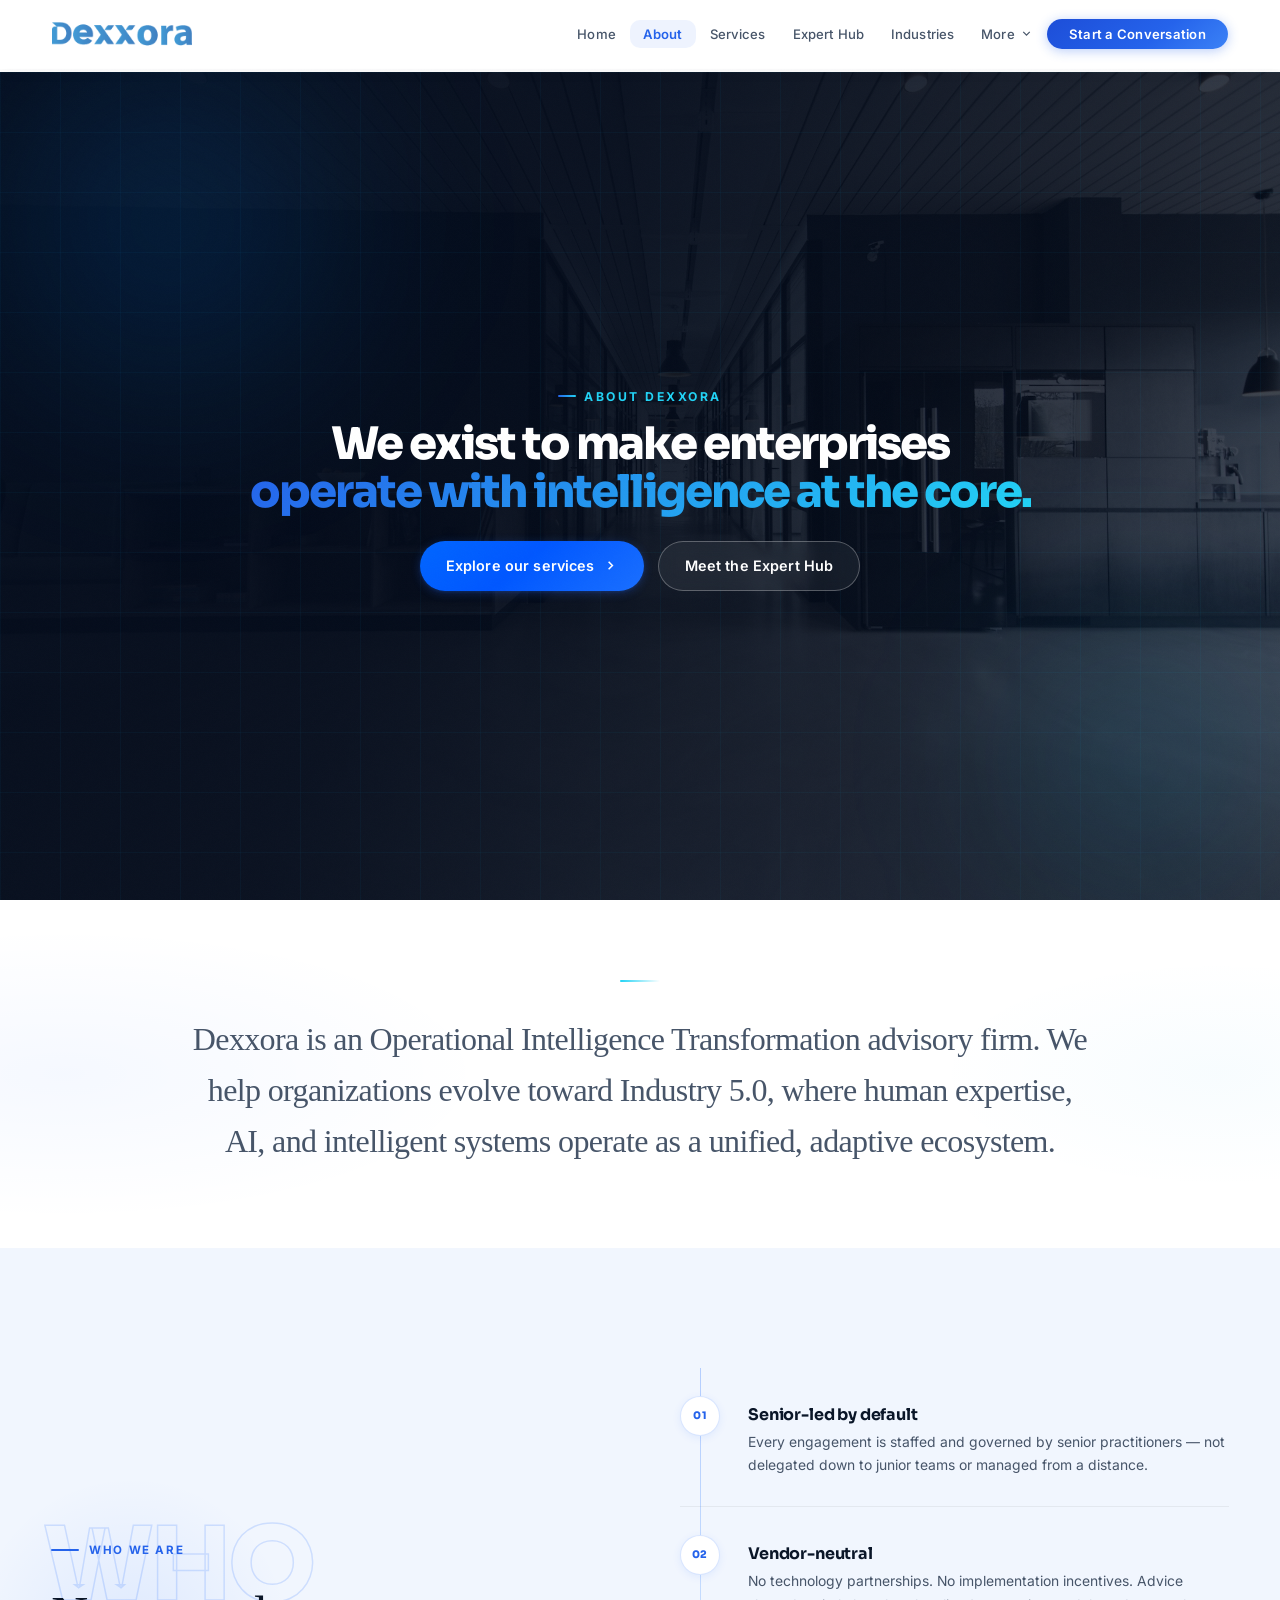
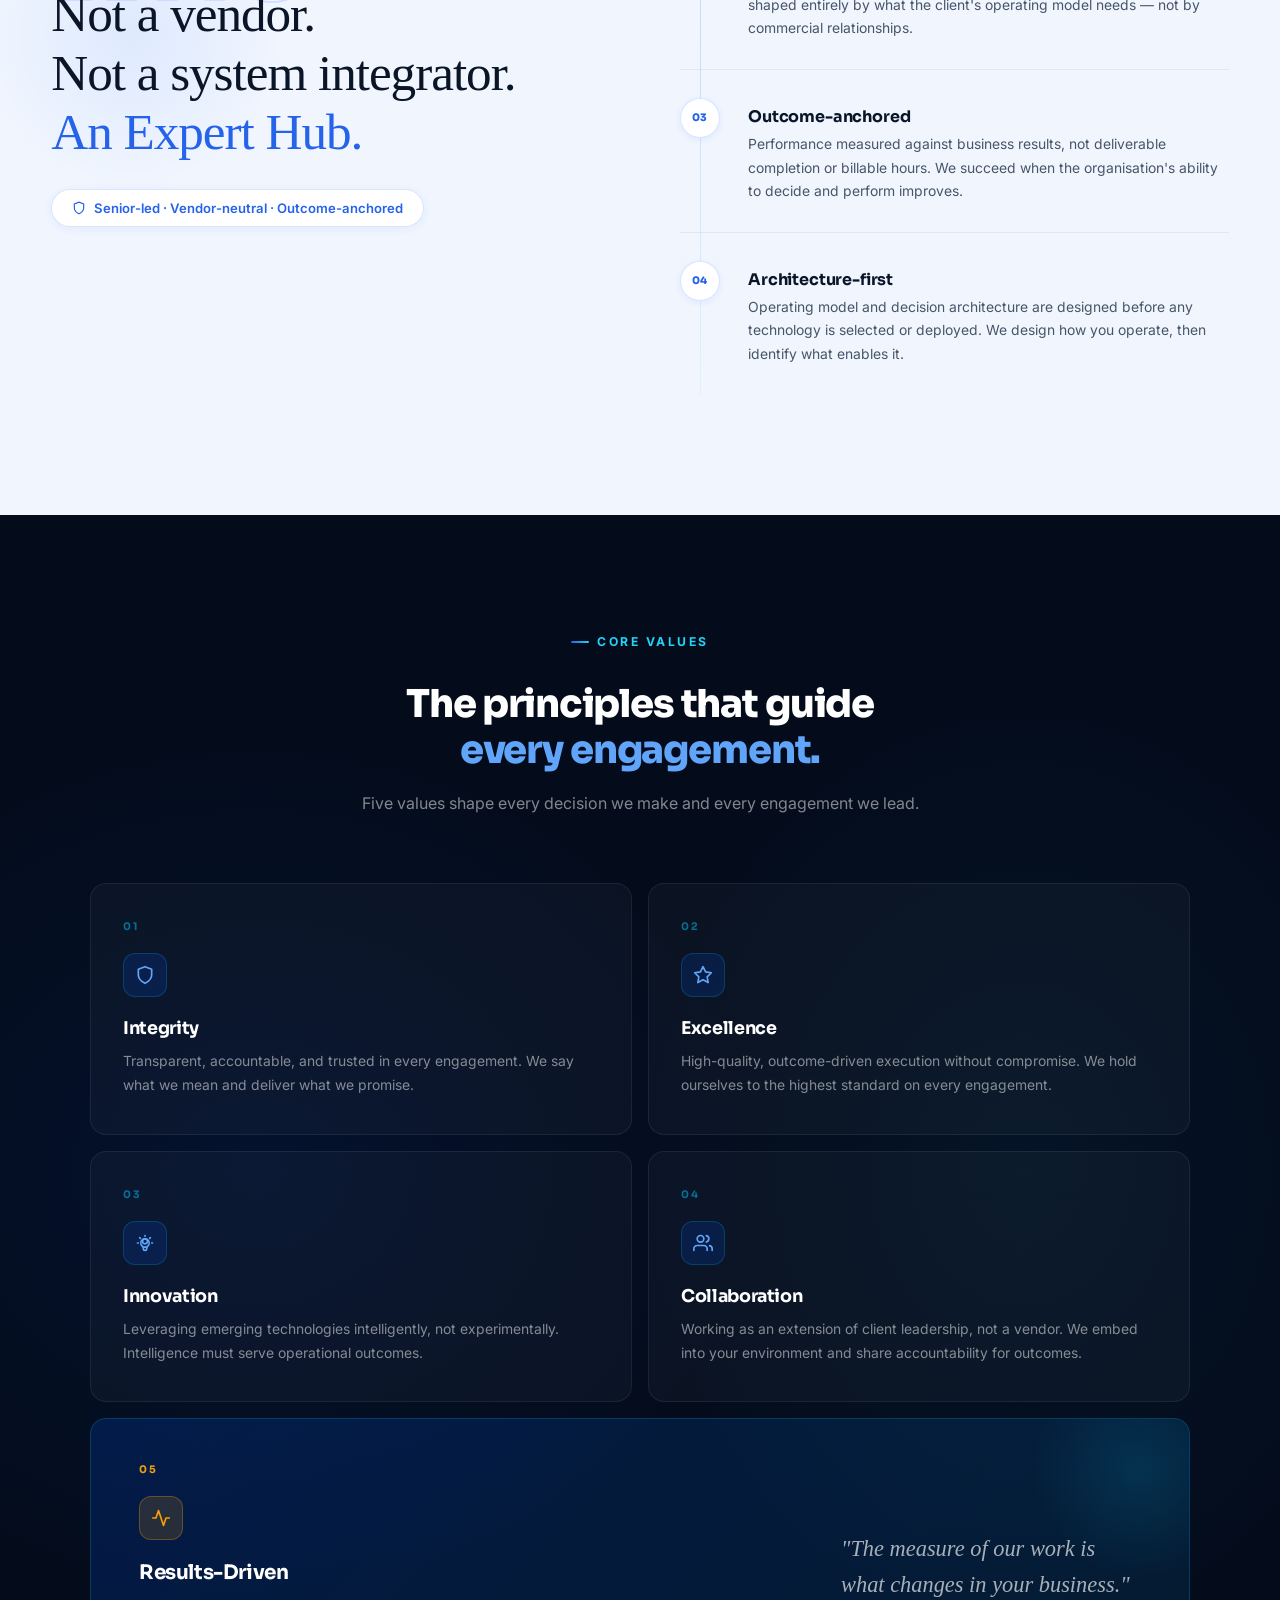
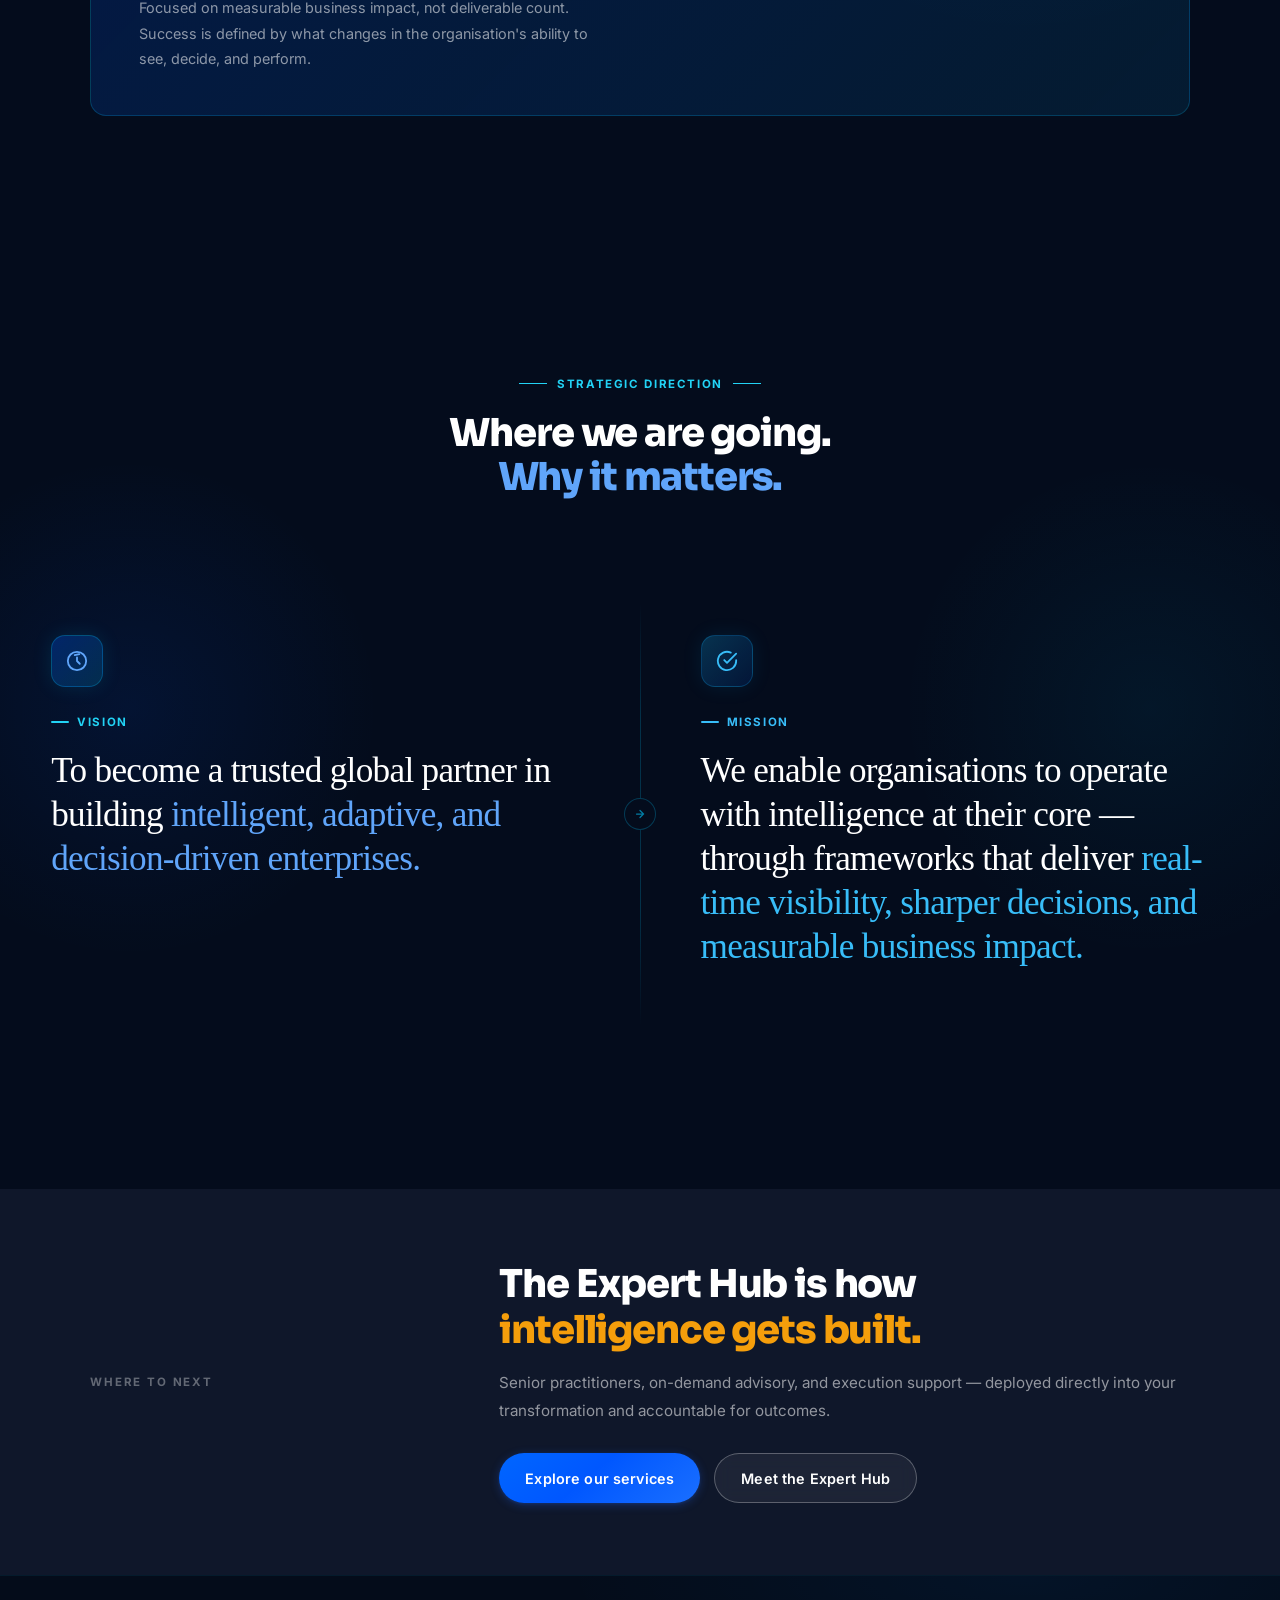
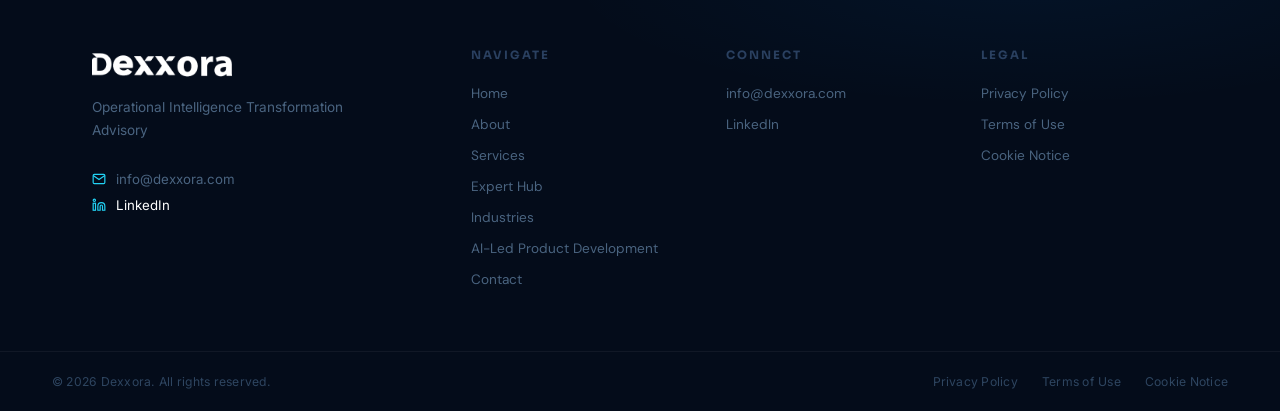
==== commit 548bfd42: "final v2" ====
--- a/about.html
+++ b/about.html
@@ -210,7 +210,7 @@
             Not a vendor.<br>Not a system integrator.<br>
             <em>An Expert Hub.</em>
           </h2>
-          <p class="wwa-body">Dexxora is an Operational Intelligence Transformation advisory firm. We help organizations evolve toward Industry 5.0 — where human expertise, AI, and intelligent systems operate as a unified, adaptive ecosystem.</p>
+
           <div class="wwa-pill">
             <svg viewBox="0 0 24 24"><path d="M12 22s8-4 8-10V5l-8-3-8 3v7c0 6 8 10 8 10z"/></svg>
             Senior-led · Vendor-neutral · Outcome-anchored
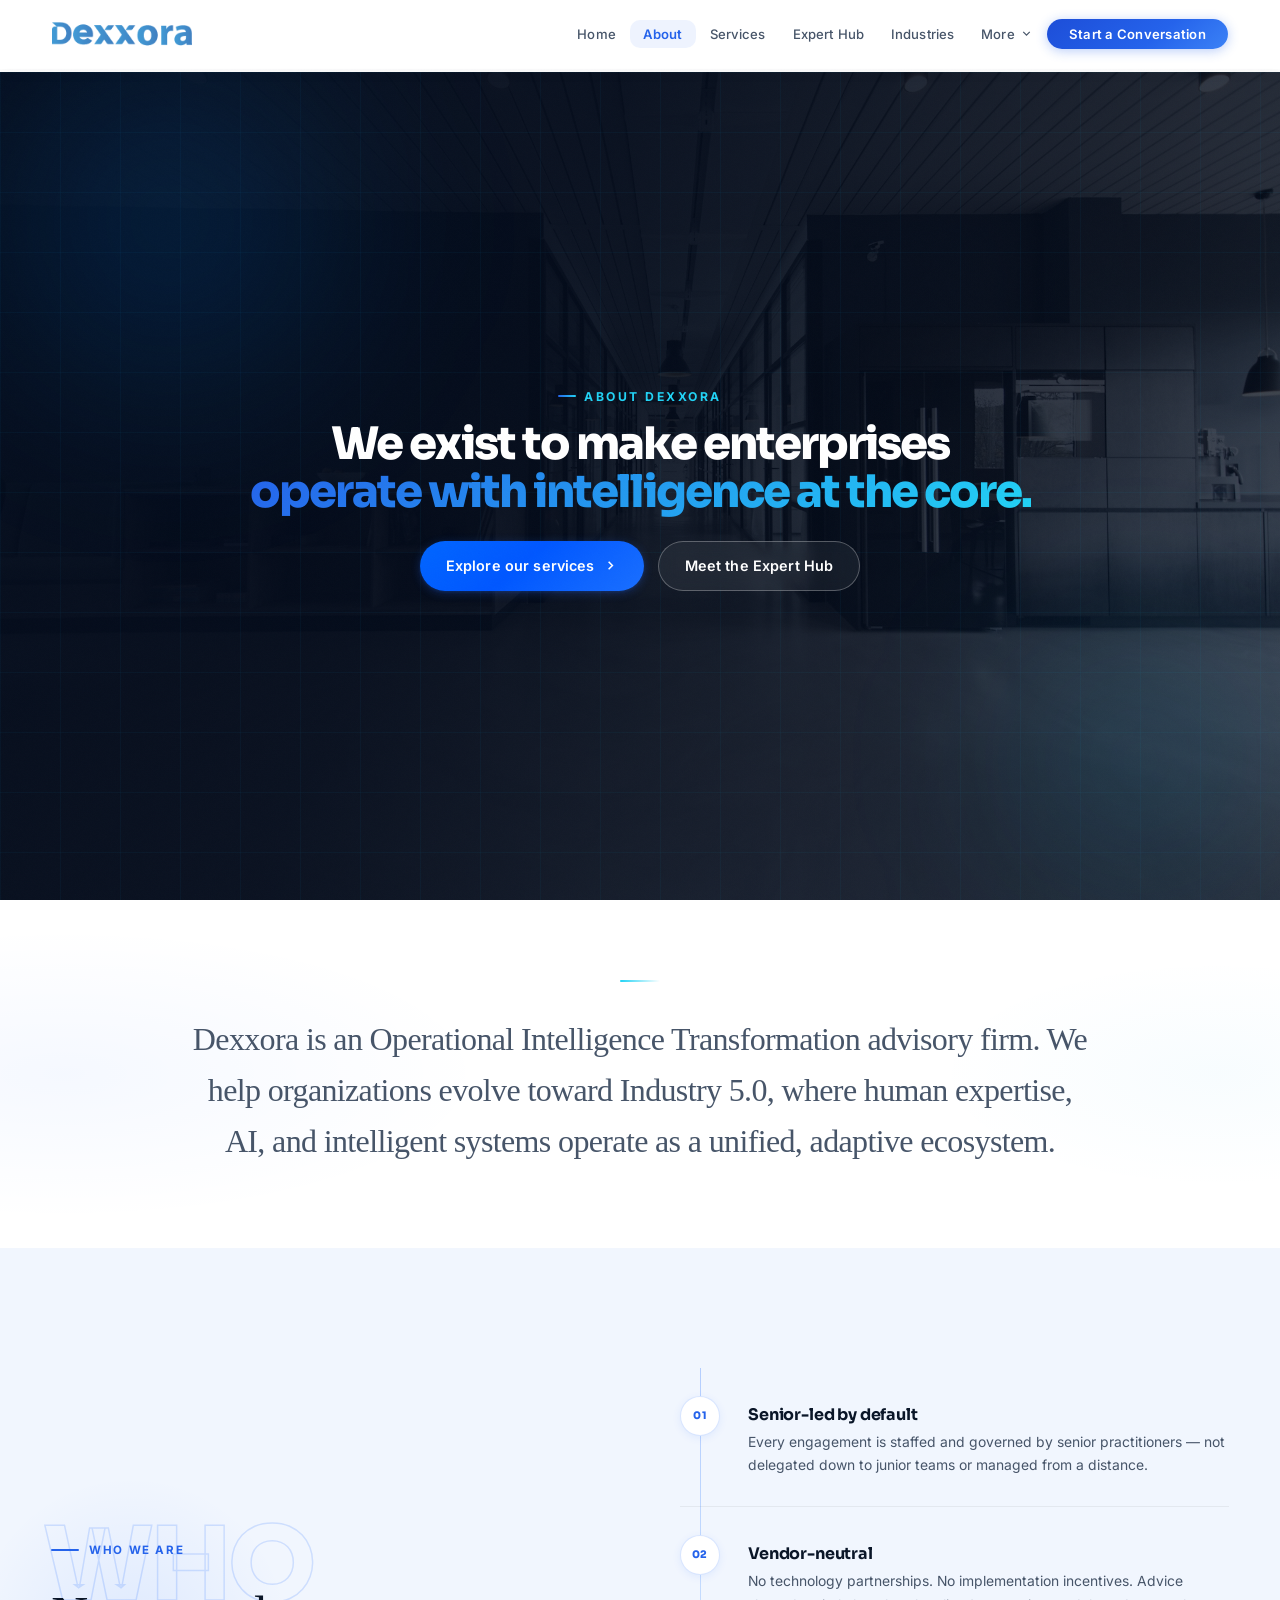
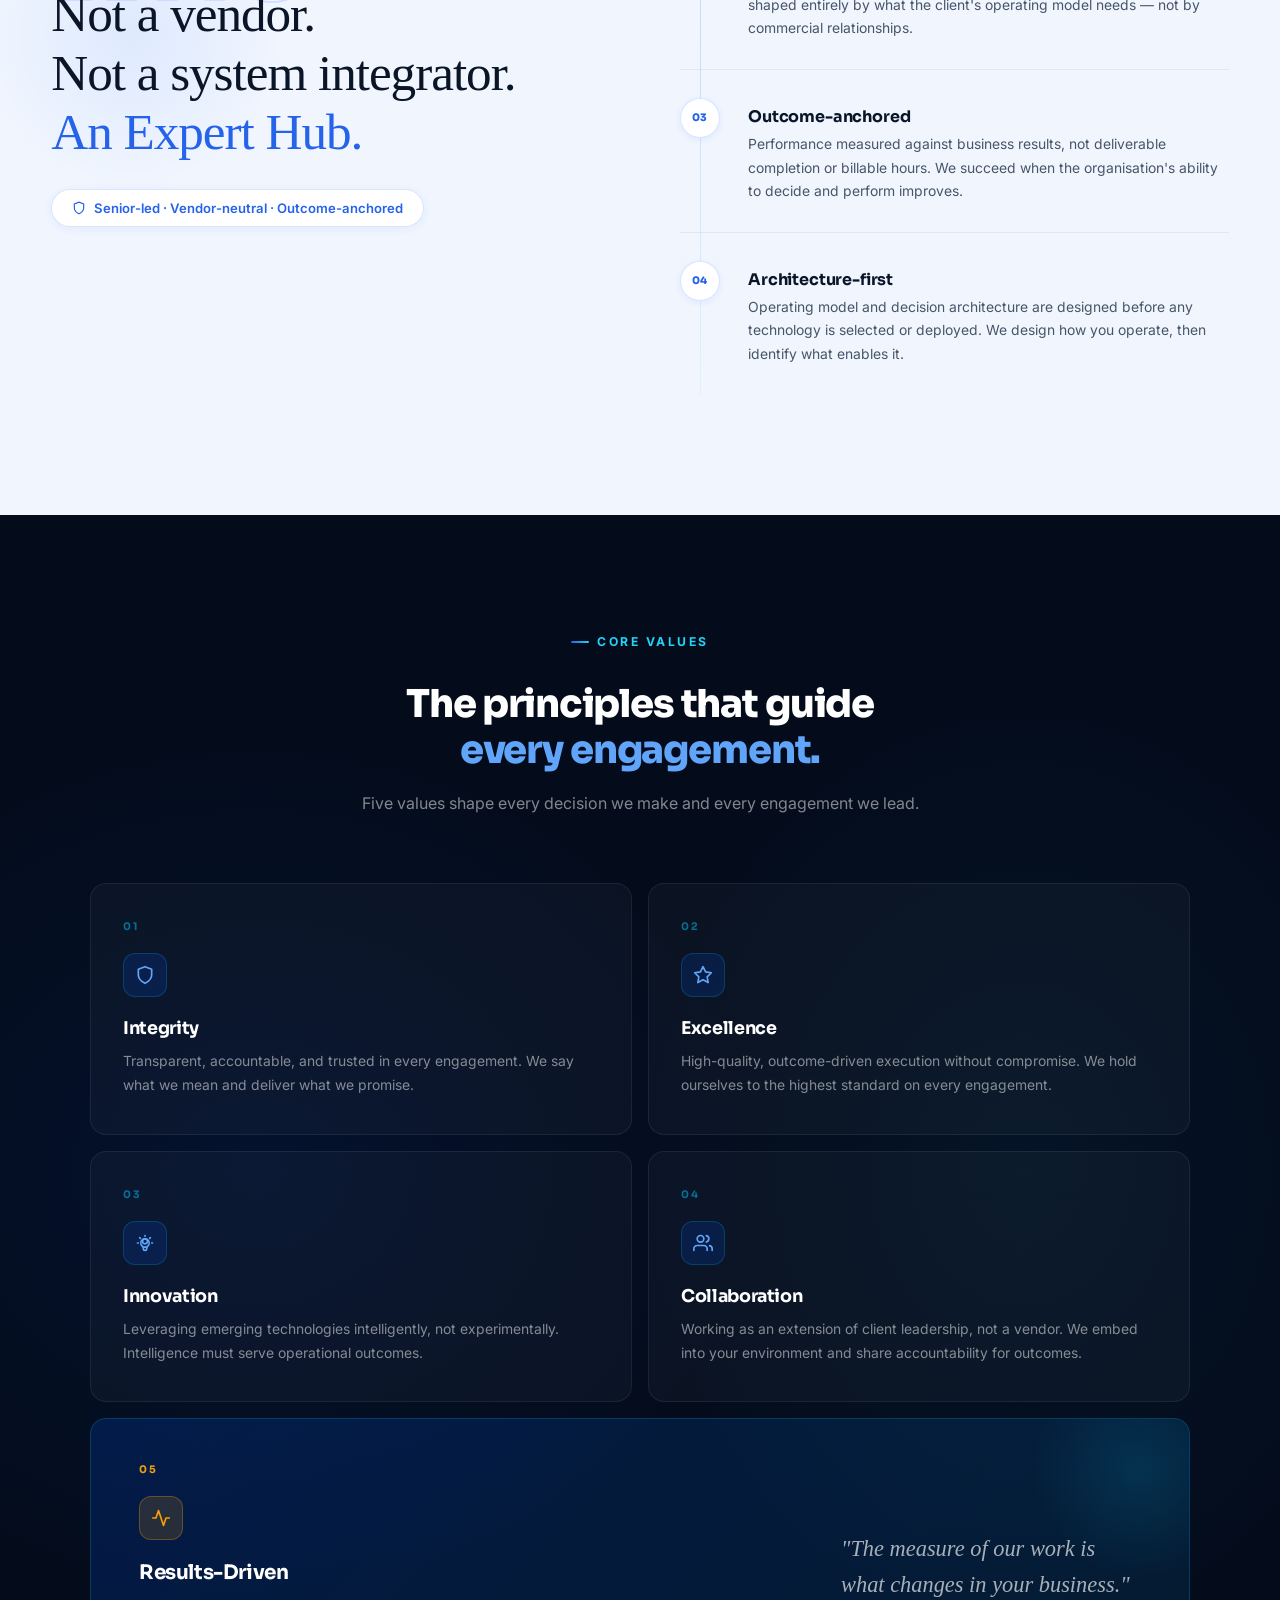
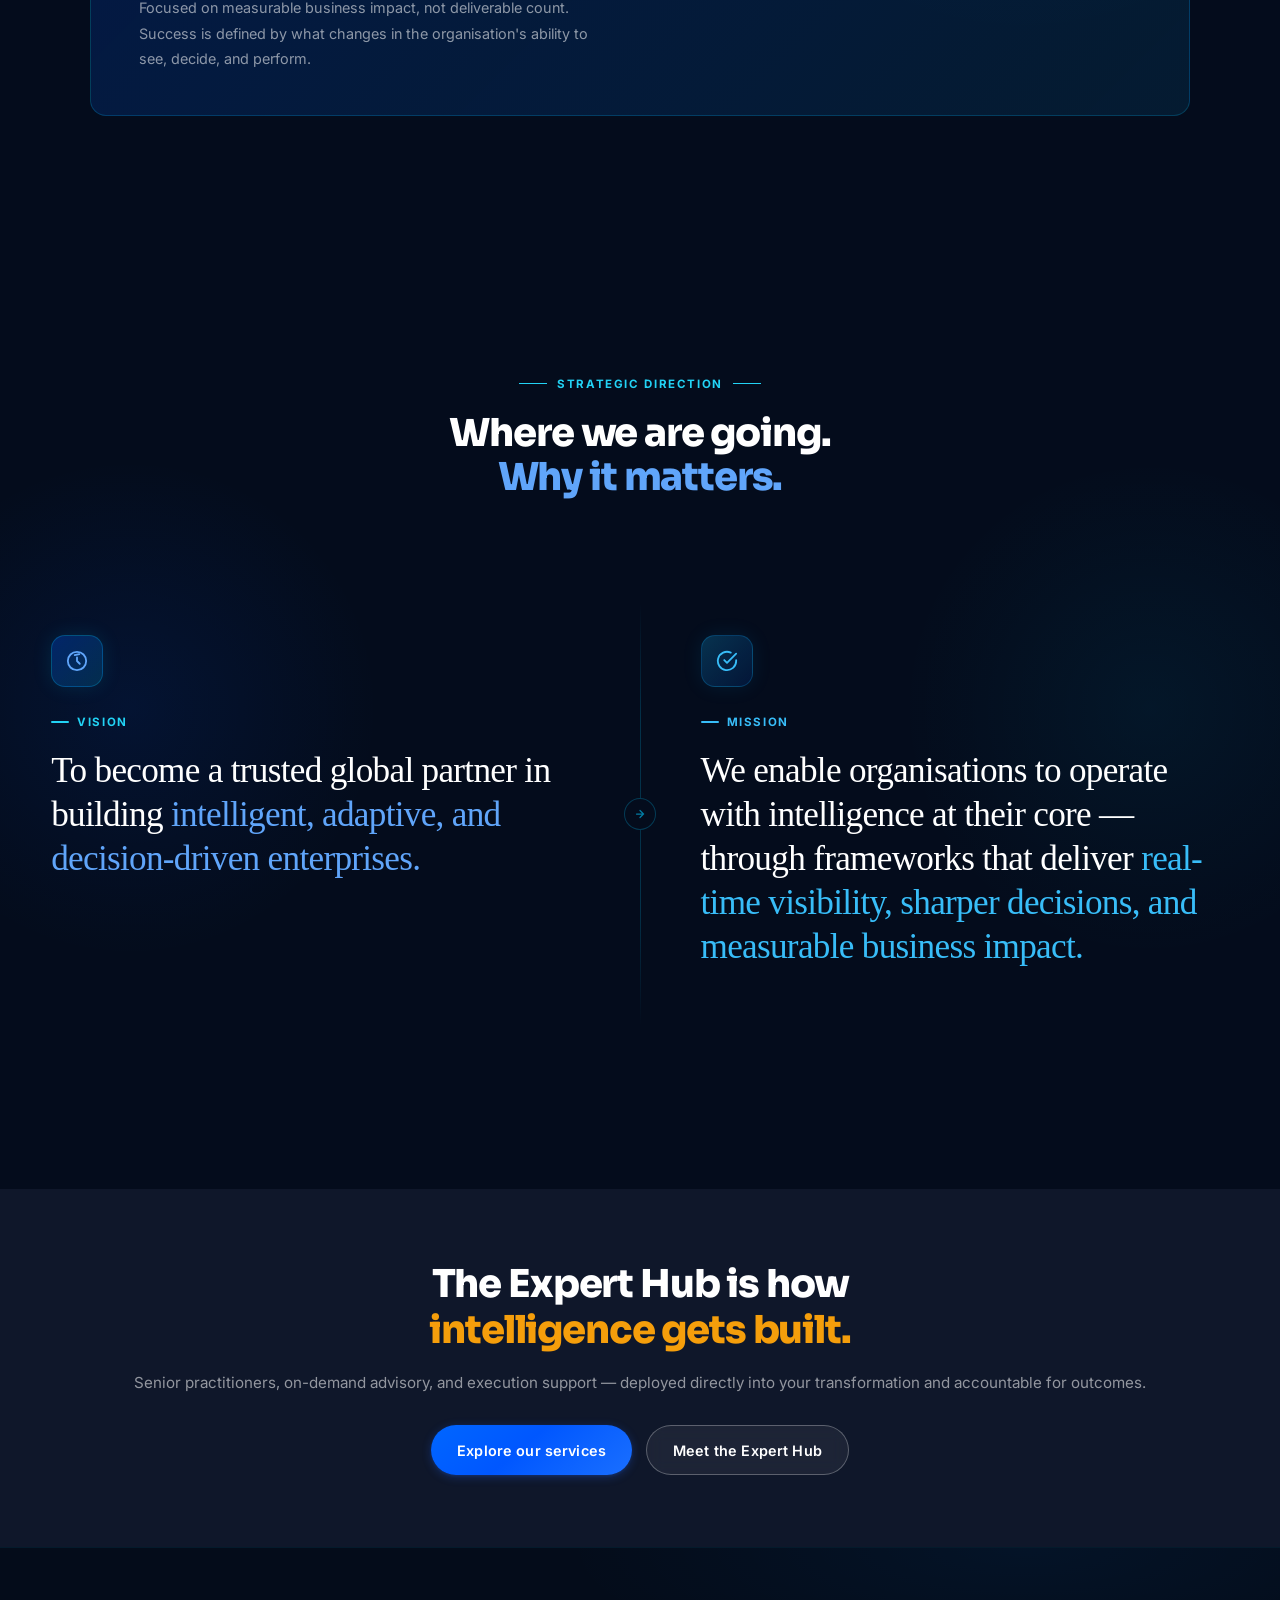
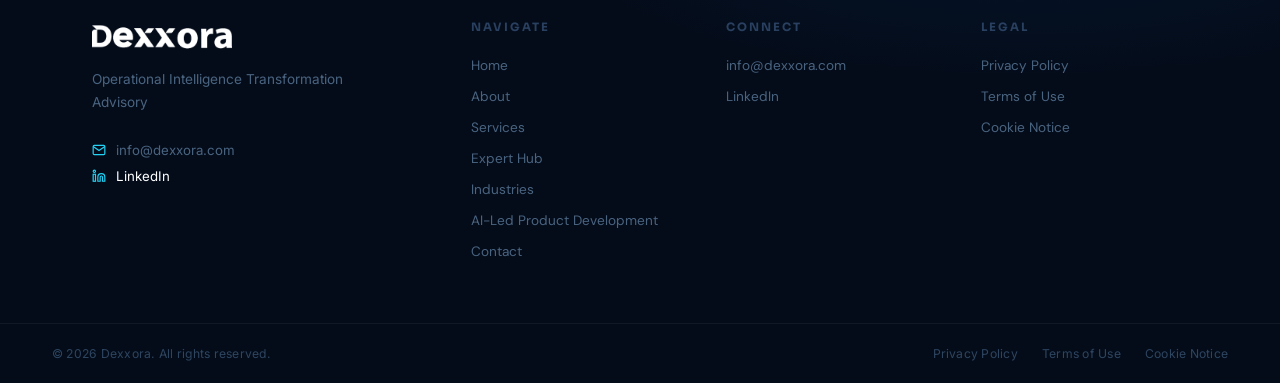
==== commit 05f921c1: "final v3" ====
--- a/about.html
+++ b/about.html
@@ -451,14 +451,11 @@
 
     <!-- CLOSING — text band with amber accent -->
     <div class="text-band">
-      <div class="text-band-inner">
-        <div>
-          <div class="text-band-label">Where to next</div>
-        </div>
+      <div class="text-band-inner" style="display: flex; flex-direction: column; align-items: center; text-align: center;">
         <div>
           <p class="text-band-heading">The Expert Hub is how<br><em>intelligence gets built.</em></p>
           <p class="text-band-body" style="margin-top:16px;margin-bottom:28px;">Senior practitioners, on-demand advisory, and execution support — deployed directly into your transformation and accountable for outcomes.</p>
-          <div style="display:flex;gap:14px;flex-wrap:wrap;">
+          <div style="display:flex;gap:14px;flex-wrap:wrap;justify-content:center;">
             <button class="btn-primary" onclick="showPage('services')">Explore our services</button>
             <button class="btn-secondary" onclick="showPage('expert')">Meet the Expert Hub</button>
           </div>
